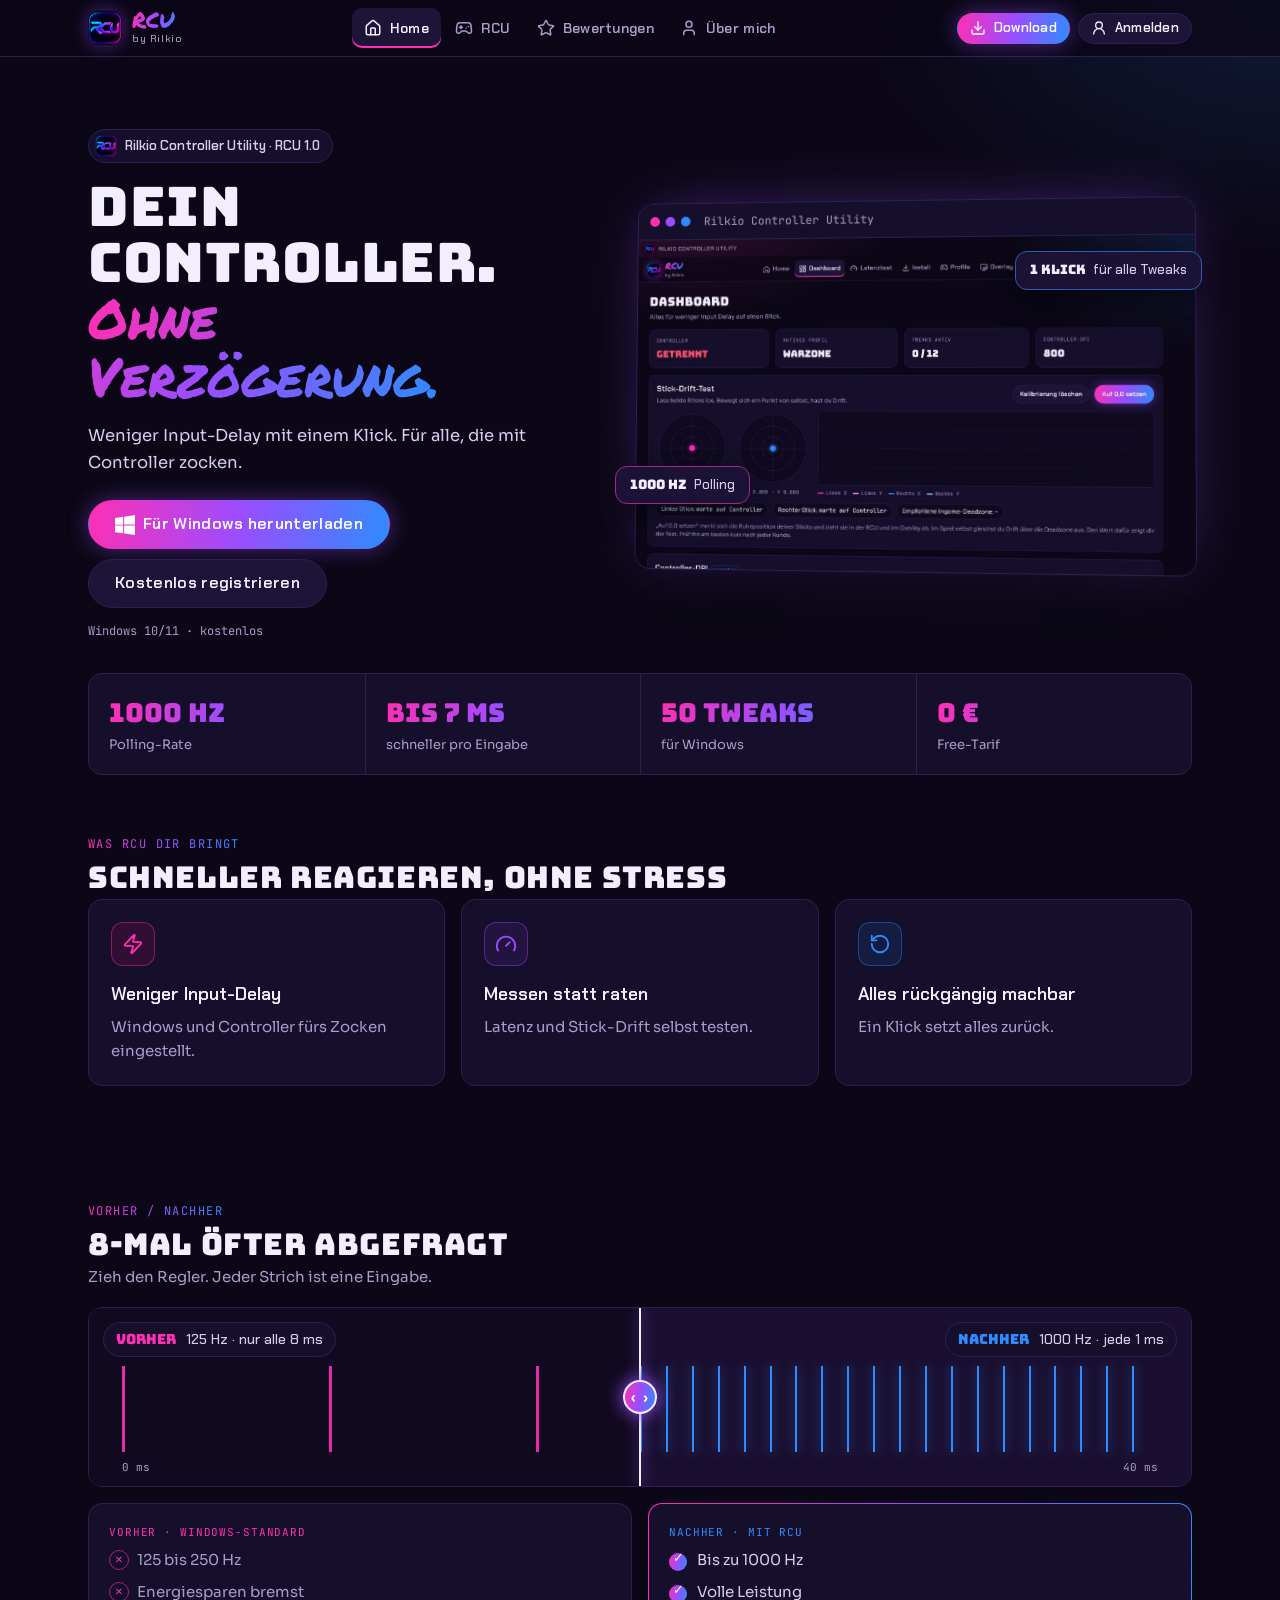
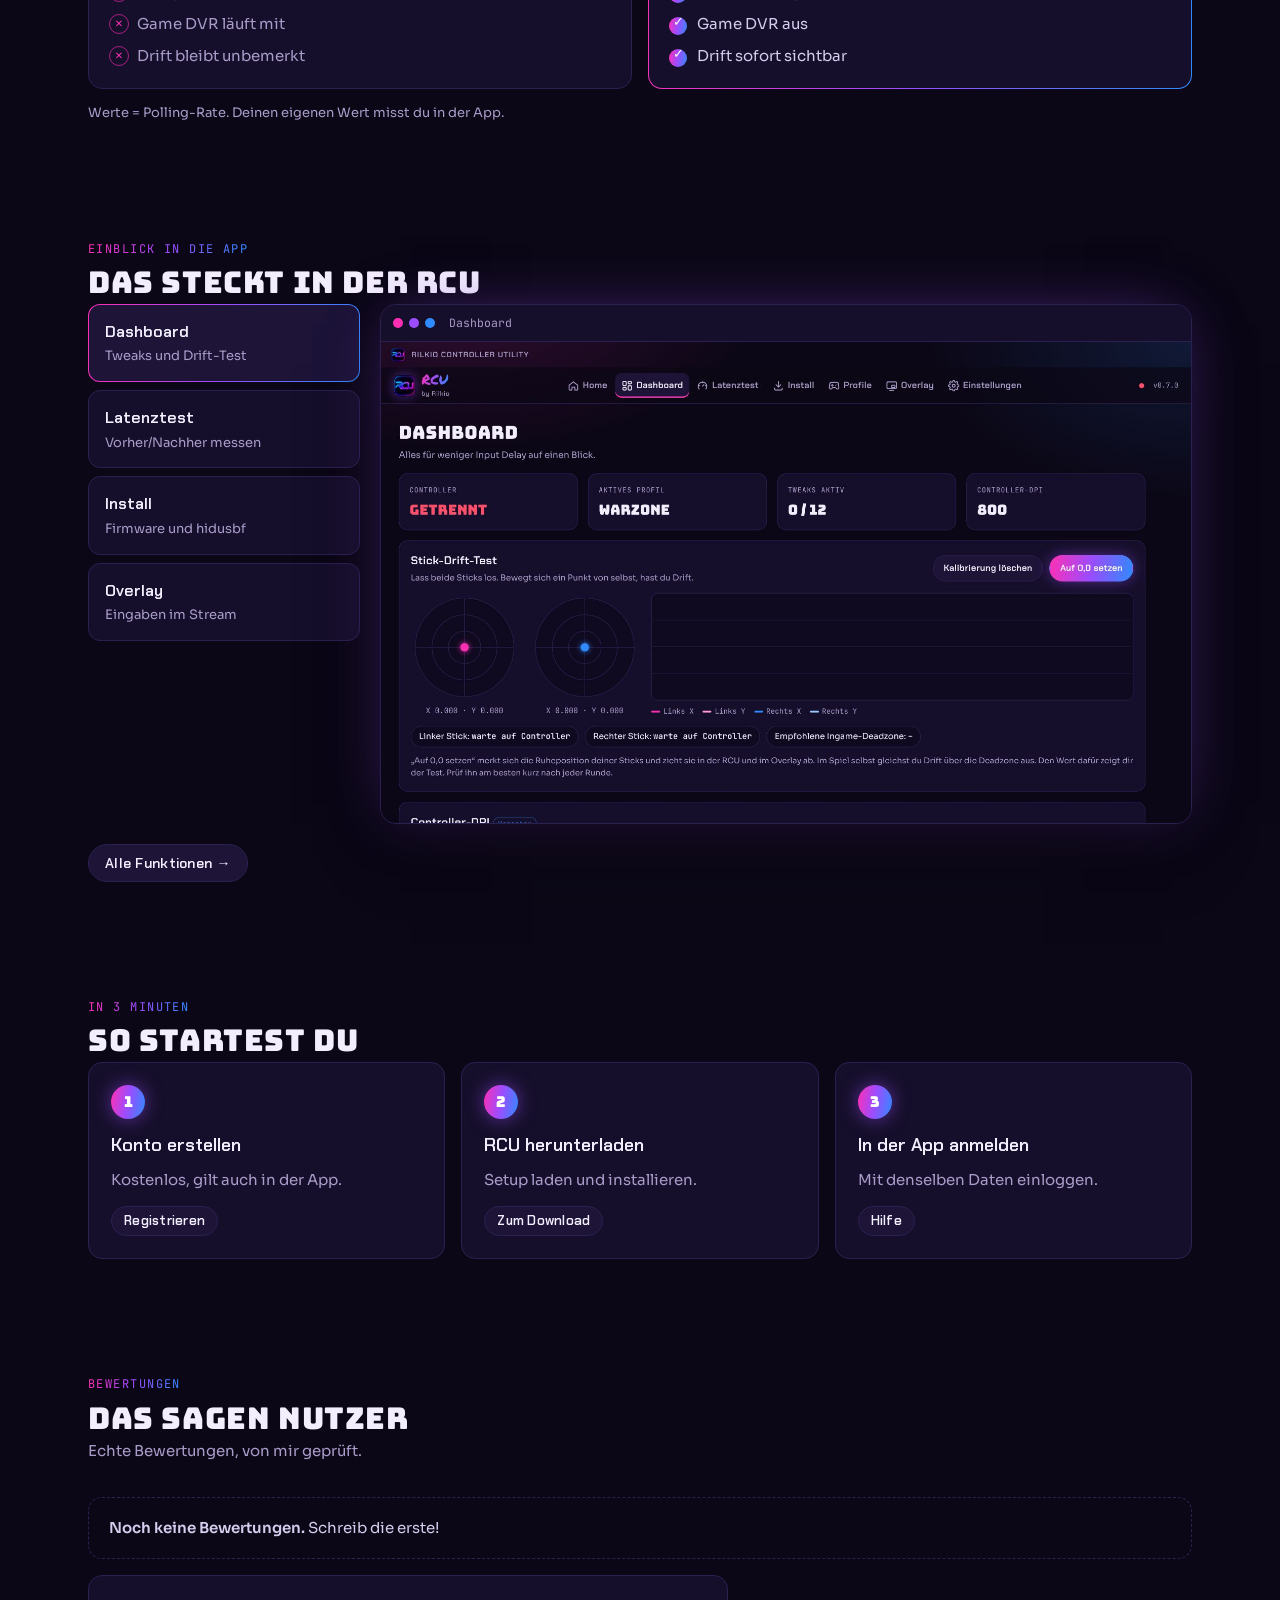
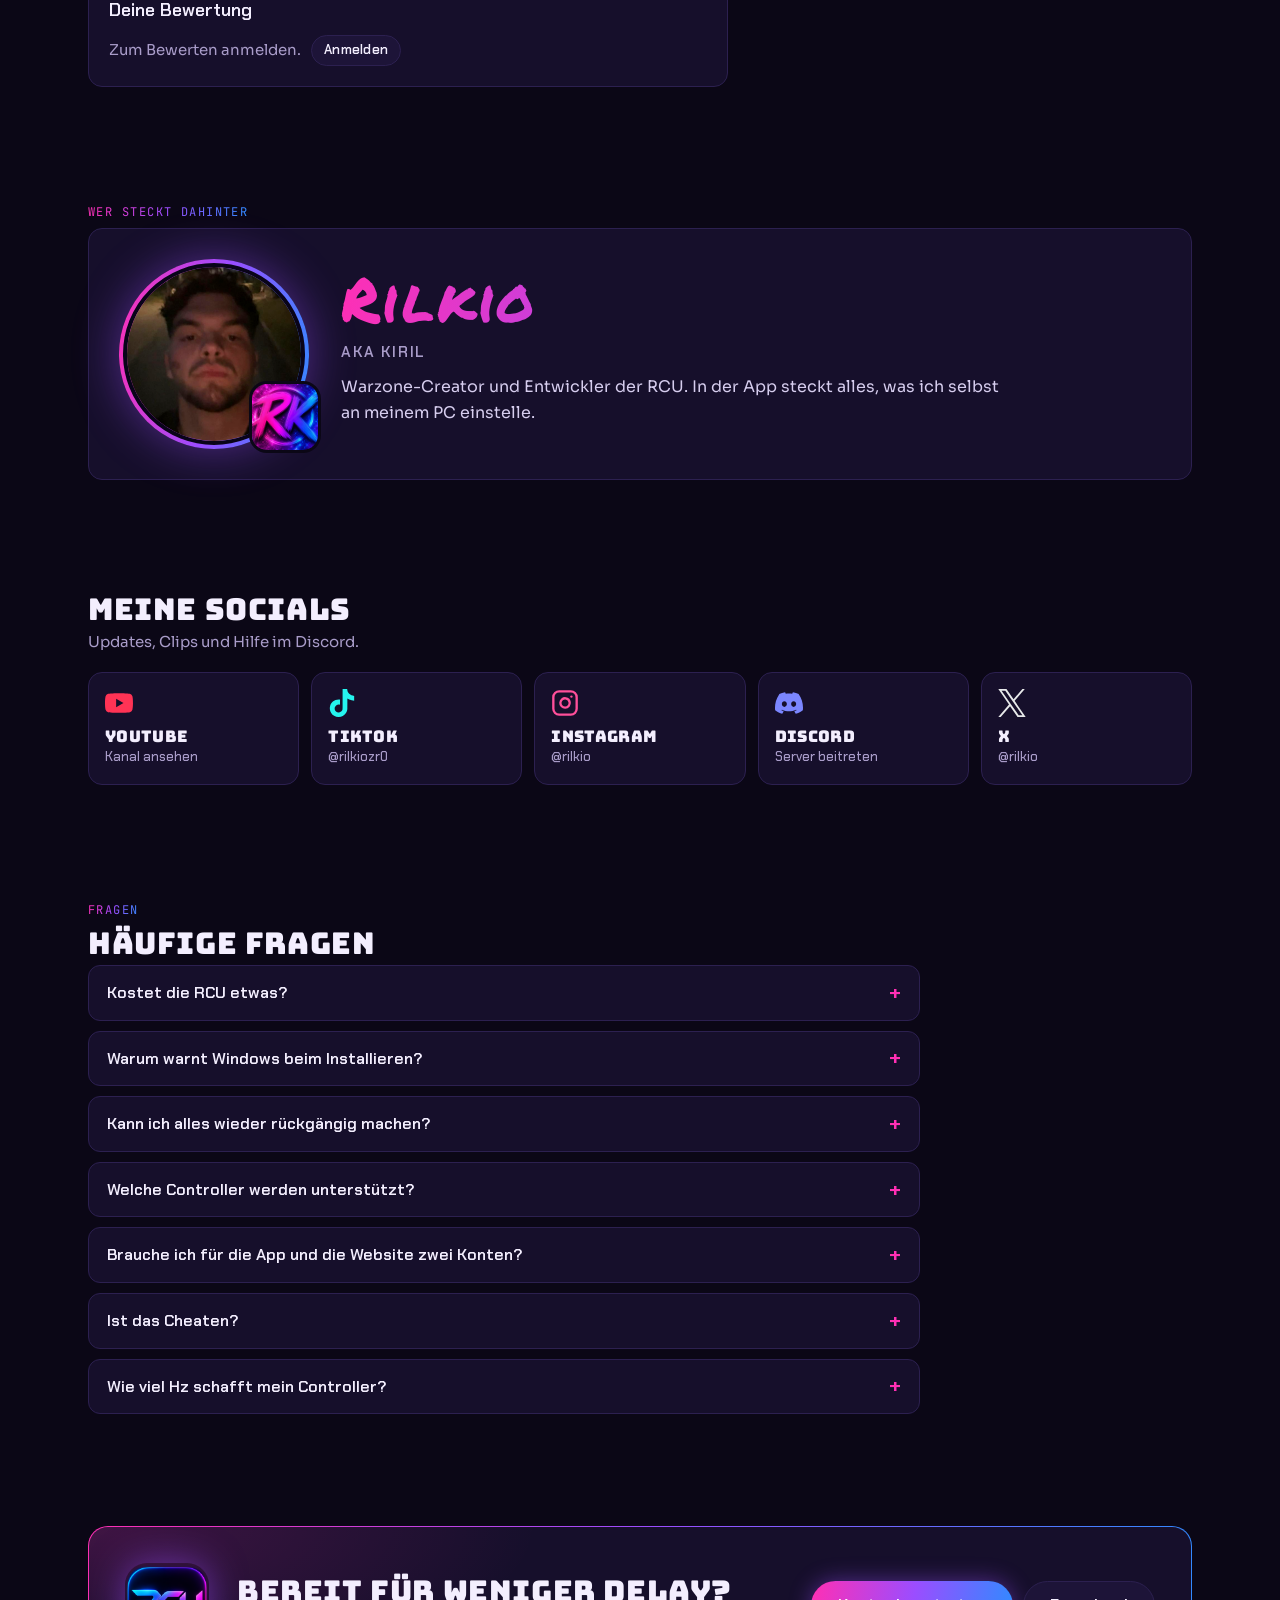
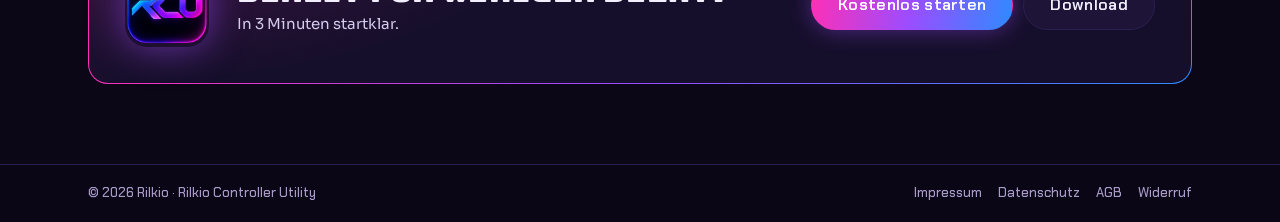
==== index.html @ ea1a698c "Build 1.3.10: Latenztest-Layout luftiger, Website 50 Tweaks Co-Authored-By: Claude Opus 5.5 <noreply" ====
<!doctype html>
<html lang="de">
<head>
  <meta charset="utf-8">
  <meta name="viewport" content="width=device-width, initial-scale=1, viewport-fit=cover">
  <title>RCU – Rilkio Controller Utility · Weniger Input-Delay am Controller</title>
  <meta name="description" content="Die Rilkio Controller Utility (RCU) stellt Windows und deinen Controller mit einem Klick auf möglichst wenig Input-Delay ein. Kostenlos für Windows 10 und 11, entwickelt vom Warzone-Creator Rilkio.">
  <meta name="theme-color" content="#0b0716">
  <meta property="og:type" content="website">
  <meta property="og:locale" content="de_DE">
  <meta property="og:site_name" content="Rilkio">
  <meta property="og:title" content="RCU – Rilkio Controller Utility">
  <meta property="og:description" content="Weniger Input-Delay mit deinem Controller. Tweaks mit einem Klick, Latenztest, Stick-Drift-Test und Overlay. Kostenlos für Windows.">
  <meta property="og:image" content="https://rilkio.de/img/app/dashboard.jpg">
  <meta property="og:url" content="https://rilkio.de/">
  <meta name="twitter:card" content="summary_large_image">
  <link rel="canonical" href="https://rilkio.de/">
  <link rel="icon" href="img/rcu.png">
  <link rel="apple-touch-icon" href="img/rcu.png">
  <link rel="stylesheet" href="css/fonts.css">
  <link rel="stylesheet" href="css/style.css">
  <script type="application/ld+json">
  {
    "@context": "https://schema.org",
    "@type": "SoftwareApplication",
    "name": "Rilkio Controller Utility (RCU)",
    "operatingSystem": "Windows 10, Windows 11",
    "applicationCategory": "UtilitiesApplication",
    "softwareVersion": "1.3.10",
    "inLanguage": "de",
    "description": "Windows-App für weniger Input-Delay mit dem Controller: Windows-Tweaks mit einem Klick, Latenztest, Stick-Drift-Test, Spielprofile und Overlay.",
    "offers": { "@type": "Offer", "price": "0", "priceCurrency": "EUR" },
    "author": { "@type": "Person", "name": "Rilkio", "alternateName": "Kiril Hahn" }
  }
  </script>
</head>
<body>
  <a class="skip" href="#inhalt">Zum Inhalt springen</a>
  <header class="topbar">
    <div class="wrap topbar-in">
      <a class="side-brand" href="./"><img src="img/rcu.png" alt="" width="34" height="34"><span><b>RCU</b><small>by Rilkio</small></span></a>
      <nav class="nav" aria-label="Hauptmenü">
        <a class="nav-btn" href="./" aria-current="page"><svg viewBox="0 0 24 24" fill="none" stroke="currentColor" stroke-width="2" stroke-linecap="round" stroke-linejoin="round" aria-hidden="true"><path d="M15 21v-8a1 1 0 0 0-1-1h-4a1 1 0 0 0-1 1v8"/><path d="M3 10a2 2 0 0 1 .709-1.528l7-5.999a2 2 0 0 1 2.582 0l7 5.999A2 2 0 0 1 21 10v9a2 2 0 0 1-2 2H5a2 2 0 0 1-2-2z"/></svg><span>Home</span></a>
        <a class="nav-btn" href="rcu"><svg viewBox="0 0 24 24" fill="none" stroke="currentColor" stroke-width="2" stroke-linecap="round" stroke-linejoin="round" aria-hidden="true"><path d="M6 11h4M8 9v4M15 12h.01M18 10h.01"/><path d="M17.32 5H6.68a4 4 0 0 0-3.978 3.59C2.604 9.416 2 14.456 2 16a3 3 0 0 0 3 3c1 0 1.5-.5 2-1l1.414-1.414A2 2 0 0 1 9.828 16h4.344a2 2 0 0 1 1.414.586L17 18c.5.5 1 1 2 1a3 3 0 0 0 3-3c0-1.545-.604-6.584-.685-7.258A4 4 0 0 0 17.32 5z"/></svg><span>RCU</span></a>
        <a class="nav-btn" href="./#bewertungen"><svg viewBox="0 0 24 24" fill="none" stroke="currentColor" stroke-width="2" stroke-linecap="round" stroke-linejoin="round" aria-hidden="true"><path d="M11.525 2.295a.53.53 0 0 1 .95 0l2.31 4.679a2.123 2.123 0 0 0 1.595 1.16l5.166.756a.53.53 0 0 1 .294.904l-3.736 3.638a2.123 2.123 0 0 0-.611 1.878l.882 5.14a.53.53 0 0 1-.771.56l-4.618-2.428a2.122 2.122 0 0 0-1.973 0L6.396 21.01a.53.53 0 0 1-.77-.56l.881-5.139a2.122 2.122 0 0 0-.611-1.879L2.16 9.795a.53.53 0 0 1 .294-.906l5.165-.755a2.122 2.122 0 0 0 1.597-1.160z"/></svg><span>Bewertungen</span></a>
        <a class="nav-btn" href="./#rilkio"><svg viewBox="0 0 24 24" fill="none" stroke="currentColor" stroke-width="2" stroke-linecap="round" stroke-linejoin="round" aria-hidden="true"><path d="M19 21v-2a4 4 0 0 0-4-4H9a4 4 0 0 0-4 4v2"/><circle cx="12" cy="7" r="4"/></svg><span>Über mich</span></a>
      </nav>
      <div class="top-actions">
        <a class="btn sm primary dl-btn" href="rcu#download" aria-label="Download"><svg viewBox="0 0 24 24" fill="none" stroke="currentColor" stroke-width="2" stroke-linecap="round" stroke-linejoin="round" aria-hidden="true"><path d="M12 15V3"/><path d="M21 15v4a2 2 0 0 1-2 2H5a2 2 0 0 1-2-2v-4"/><path d="m7 10 5 5 5-5"/></svg><span>Download</span></a>
        <a class="btn sm konto-btn" href="konto"><svg viewBox="0 0 24 24" fill="none" stroke="currentColor" stroke-width="2" stroke-linecap="round" stroke-linejoin="round" aria-hidden="true"><circle cx="12" cy="8" r="5"/><path d="M20 21a8 8 0 0 0-16 0"/></svg><span data-konto-link>Anmelden</span></a>
      </div>
    </div>
  </header>

  <main id="inhalt">
    <!-- ===== Hero ===== -->
    <section class="wrap lp-hero" aria-labelledby="hero-titel">
      <div class="lp-hero-text">
        <p class="eyebrow"><img src="img/rcu.png" alt="" width="22" height="22">Rilkio Controller Utility · RCU 1.0</p>
        <h1 id="hero-titel">Dein Controller.<br><span class="grad">Ohne Verzögerung.</span></h1>
        <p class="lead">Weniger Input-Delay mit einem Klick. Für alle, die mit Controller zocken.</p>
        <div class="cta">
          <a class="btn primary big" href="#" data-download aria-disabled="true">
            <svg viewBox="0 0 24 24" fill="currentColor" aria-hidden="true"><path d="M0 3.45 9.75 2.1v9.45H0zm10.95-1.5L24 0v11.4H10.95zM0 12.6h9.75v9.45L0 20.7zm10.95 0H24V24l-13.05-1.8z"/></svg>
            <span data-download-label>Für Windows herunterladen</span>
          </a>
          <a class="btn big" href="konto#registrieren">Kostenlos registrieren</a>
        </div>
        <p class="cta-sub">Windows 10/11 · kostenlos</p>
        <a class="promo-line" href="rcu#premium" data-promo-line hidden></a>
      </div>
      <figure class="lp-shot">
        <div class="window">
          <div class="window-bar" aria-hidden="true"><i></i><i></i><i></i><span>Rilkio Controller Utility</span></div>
          <img src="img/app/dashboard.jpg" alt="Das Dashboard der RCU mit Controller-Status, aktivem Spielprofil, Tweaks und Stick-Drift-Test" width="1600" height="950">
        </div>
        <span class="chip chip-a"><b>1000 Hz</b> Polling</span>
        <span class="chip chip-b"><b>1 Klick</b> für alle Tweaks</span>
      </figure>
    </section>

    <!-- ===== Zahlen ===== -->
    <section class="wrap" aria-label="RCU in Zahlen">
      <ul class="stats">
        <li><b>1000 Hz</b><span>Polling-Rate</span></li>
        <li><b>bis 7 ms</b><span>schneller pro Eingabe</span></li>
        <li><b>50 Tweaks</b><span>für Windows</span></li>
        <li><b>0 €</b><span>Free-Tarif</span></li>
      </ul>
    </section>

    <!-- ===== Was RCU bringt ===== -->
    <section class="wrap section" id="vorteile" aria-labelledby="vorteile-titel">
      <p class="kicker">Was RCU dir bringt</p>
      <h2 id="vorteile-titel">Schneller reagieren, ohne Stress</h2>
      <ul class="benefits">
        <li class="benefit" style="--c:var(--pink)">
          <span class="b-icon"><svg viewBox="0 0 24 24" fill="none" stroke="currentColor" stroke-width="2" stroke-linecap="round" stroke-linejoin="round" aria-hidden="true"><path d="M4 14a1 1 0 0 1-.78-1.63l9.9-10.2a.5.5 0 0 1 .86.46l-1.92 6.02A1 1 0 0 0 13 10h7a1 1 0 0 1 .78 1.63l-9.9 10.2a.5.5 0 0 1-.86-.46l1.92-6.02A1 1 0 0 0 11 14z"/></svg></span>
          <h3>Weniger Input-Delay</h3>
          <p>Windows und Controller fürs Zocken eingestellt.</p>
        </li>
        <li class="benefit" style="--c:var(--violet)">
          <span class="b-icon"><svg viewBox="0 0 24 24" fill="none" stroke="currentColor" stroke-width="2" stroke-linecap="round" stroke-linejoin="round" aria-hidden="true"><path d="m12 14 4-4"/><path d="M3.34 19a10 10 0 1 1 17.32 0"/></svg></span>
          <h3>Messen statt raten</h3>
          <p>Latenz und Stick-Drift selbst testen.</p>
        </li>
        <li class="benefit" style="--c:var(--blue)">
          <span class="b-icon"><svg viewBox="0 0 24 24" fill="none" stroke="currentColor" stroke-width="2" stroke-linecap="round" stroke-linejoin="round" aria-hidden="true"><path d="M3 12a9 9 0 1 0 9-9 9.75 9.75 0 0 0-6.74 2.74L3 8"/><path d="M3 3v5h5"/></svg></span>
          <h3>Alles rückgängig machbar</h3>
          <p>Ein Klick setzt alles zurück.</p>
        </li>
      </ul>
    </section>

    <!-- ===== Vorher / Nachher ===== -->
    <section class="wrap section" id="vorher-nachher" aria-labelledby="vn-titel">
      <p class="kicker">Vorher / Nachher</p>
      <h2 id="vn-titel">8-mal öfter abgefragt</h2>
      <p class="sub">Zieh den Regler. Jeder Strich ist eine Eingabe.</p>

      <div class="compare" id="compare" style="--pos:50%">
        <div class="compare-layer compare-after" aria-hidden="true">
          <div class="ticks ticks-1"></div>
        </div>
        <div class="compare-layer compare-before" aria-hidden="true">
          <div class="ticks ticks-8"></div>
        </div>
        <div class="compare-tag tag-before" aria-hidden="true"><b>Vorher</b> 125 Hz · nur alle 8 ms</div>
        <div class="compare-tag tag-after" aria-hidden="true"><b>Nachher</b> 1000 Hz · jede 1 ms</div>
        <div class="compare-axis" aria-hidden="true"><span>0 ms</span><span>40 ms</span></div>
        <div class="compare-handle" aria-hidden="true"><span></span></div>
        <input class="compare-range" type="range" min="0" max="100" value="50" aria-label="Vorher und Nachher vergleichen">
      </div>

      <div class="vn-grid">
        <article class="vn-card vn-before">
          <p class="about-label">Vorher · Windows-Standard</p>
          <ul class="xlist">
            <li>125 bis 250 Hz</li>
            <li>Energiesparen bremst</li>
            <li>Game DVR läuft mit</li>
            <li>Drift bleibt unbemerkt</li>
          </ul>
        </article>
        <article class="vn-card vn-after">
          <p class="about-label">Nachher · mit RCU</p>
          <ul class="checks">
            <li>Bis zu 1000 Hz</li>
            <li>Volle Leistung</li>
            <li>Game DVR aus</li>
            <li>Drift sofort sichtbar</li>
          </ul>
        </article>
      </div>
      <p class="fine">Werte = Polling-Rate. Deinen eigenen Wert misst du in der App.</p>
    </section>

    <!-- ===== Funktionen mit Screenshots ===== -->
    <section class="wrap section" id="funktionen" aria-labelledby="funktionen-titel">
      <p class="kicker">Einblick in die App</p>
      <h2 id="funktionen-titel">Das steckt in der RCU</h2>
      <div class="showcase">
        <div class="show-tabs" role="tablist" aria-label="Bereiche der RCU">
          <button role="tab" type="button" id="st-dashboard" aria-controls="sp-dashboard" aria-selected="true">
            <b>Dashboard</b><span>Tweaks und Drift-Test</span></button>
          <button role="tab" type="button" id="st-latency" aria-controls="sp-latency" aria-selected="false" tabindex="-1">
            <b>Latenztest</b><span>Vorher/Nachher messen</span></button>
          <button role="tab" type="button" id="st-install" aria-controls="sp-install" aria-selected="false" tabindex="-1">
            <b>Install</b><span>Firmware und hidusbf</span></button>
          <button role="tab" type="button" id="st-overlay" aria-controls="sp-overlay" aria-selected="false" tabindex="-1">
            <b>Overlay</b><span>Eingaben im Stream</span></button>
        </div>
        <div class="show-panels">
          <div class="window" role="tabpanel" id="sp-dashboard" aria-labelledby="st-dashboard">
            <div class="window-bar" aria-hidden="true"><i></i><i></i><i></i><span>Dashboard</span></div>
            <img src="img/app/dashboard.jpg" alt="RCU-Dashboard mit Stick-Drift-Test" loading="lazy" width="1600" height="950"></div>
          <div class="window" role="tabpanel" id="sp-latency" aria-labelledby="st-latency" hidden>
            <div class="window-bar" aria-hidden="true"><i></i><i></i><i></i><span>Latenztest</span></div>
            <img src="img/app/latency.jpg" alt="RCU-Latenztest mit Vorher- und Nachher-Messung" loading="lazy" width="1600" height="950"></div>
          <div class="window" role="tabpanel" id="sp-install" aria-labelledby="st-install" hidden>
            <div class="window-bar" aria-hidden="true"><i></i><i></i><i></i><span>Install</span></div>
            <img src="img/app/install.jpg" alt="RCU-Install-Bereich mit Anleitung für PlayStation Accessories" loading="lazy" width="1600" height="950"></div>
          <div class="window" role="tabpanel" id="sp-overlay" aria-labelledby="st-overlay" hidden>
            <div class="window-bar" aria-hidden="true"><i></i><i></i><i></i><span>Overlay</span></div>
            <img src="img/app/overlay.jpg" alt="RCU-Overlay-Einstellungen mit Vorschau des Controller-Overlays" loading="lazy" width="1600" height="950"></div>
        </div>
      </div>
      <p class="more"><a class="btn" href="rcu">Alle Funktionen →</a></p>
    </section>

    <!-- ===== So startest du ===== -->
    <section class="wrap section" id="start" aria-labelledby="start-titel">
      <p class="kicker">In 3 Minuten</p>
      <h2 id="start-titel">So startest du</h2>
      <ol class="start-steps">
        <li>
          <h3>Konto erstellen</h3>
          <p>Kostenlos, gilt auch in der App.</p>
          <a class="btn sm" href="konto#registrieren">Registrieren</a>
        </li>
        <li>
          <h3>RCU herunterladen</h3>
          <p>Setup laden und installieren.</p>
          <a class="btn sm" href="rcu#download">Zum Download</a>
        </li>
        <li>
          <h3>In der App anmelden</h3>
          <p>Mit denselben Daten einloggen.</p>
          <a class="btn sm" href="rcu#installation">Hilfe</a>
        </li>
      </ol>
    </section>

    <!-- ===== Bewertungen ===== -->
    <section class="wrap section" id="bewertungen" aria-labelledby="bew-titel">
      <p class="kicker">Bewertungen</p>
      <h2 id="bew-titel">Das sagen Nutzer</h2>
      <p class="sub">Echte Bewertungen, von mir geprüft.</p>

      <div class="rev-summary" id="rev-summary" hidden>
        <span class="rev-avg" id="rev-avg">–</span>
        <span class="stars" id="rev-avg-stars" aria-hidden="true"></span>
        <span class="muted" id="rev-count"></span>
      </div>
      <ul class="reviews" id="rev-list" aria-live="polite"></ul>
      <div class="rev-empty" id="rev-empty">
        <p><b>Noch keine Bewertungen.</b> Schreib die erste!</p>
      </div>

      <div class="rev-write card" id="rev-write">
        <h3>Deine Bewertung</h3>
        <p class="muted" id="rev-login">Zum Bewerten anmelden. <a class="btn sm" href="konto?next=bewertung">Anmelden</a></p>
        <form class="form" id="rev-form" hidden novalidate>
          <fieldset class="star-input">
            <legend>Sterne</legend>
            <div class="star-row">
            <input type="radio" name="rating" id="r5" value="5" checked><label for="r5" title="5 Sterne">★<span class="sr">5 Sterne</span></label>
            <input type="radio" name="rating" id="r4" value="4"><label for="r4" title="4 Sterne">★<span class="sr">4 Sterne</span></label>
            <input type="radio" name="rating" id="r3" value="3"><label for="r3" title="3 Sterne">★<span class="sr">3 Sterne</span></label>
            <input type="radio" name="rating" id="r2" value="2"><label for="r2" title="2 Sterne">★<span class="sr">2 Sterne</span></label>
            <input type="radio" name="rating" id="r1" value="1"><label for="r1" title="1 Stern">★<span class="sr">1 Stern</span></label>
            </div>
          </fieldset>
          <label class="field"><span>Name, der angezeigt wird</span>
            <input type="text" name="name" minlength="2" maxlength="24" required></label>
          <label class="field"><span>Deine Erfahrung</span>
            <textarea name="text" rows="4" minlength="10" maxlength="600" required placeholder="Was hat dir die RCU gebracht?"></textarea>
            <small>10 bis 600 Zeichen</small></label>
          <button class="btn primary" type="submit">Bewertung abschicken</button>
          <p class="form-foot">Eine Bewertung pro Konto.</p>
        </form>
        <p class="msg" id="rev-msg" role="status" aria-live="polite" hidden></p>
      </div>
    </section>

    <!-- ===== Über mich ===== -->
    <section class="wrap section" id="rilkio" aria-labelledby="rilkio-titel">
      <p class="kicker">Wer steckt dahinter</p>
      <div class="card home-hero">
        <div class="portrait">
          <div class="photo"><img src="img/rilkio.png" alt="Foto von Kiril, alias Rilkio" loading="lazy"></div>
          <img class="logo-badge" src="img/logo.jpg" alt="RK-Logo von Rilkio" loading="lazy">
        </div>
        <div>
          <h2 class="name-title" id="rilkio-titel">Rilkio</h2>
          <p class="aka">aka Kiril</p>
          <p class="lead">Warzone-Creator und Entwickler der RCU. In der App steckt alles, was ich selbst an meinem PC einstelle.</p>
        </div>
      </div>
    </section>

    <section class="wrap section" id="kanaele" aria-labelledby="kanaele-titel">
      <h2 id="kanaele-titel">Meine Socials</h2>
      <p class="sub">Updates, Clips und Hilfe im Discord.</p>
      <ul class="channels">
        <li><a class="channel" style="--c:#ff3355" href="https://www.youtube.com/channel/UCvsB6rAlwhc1OC0M-MDjWPA" target="_blank" rel="noopener">
          <span class="icon"><svg viewBox="0 0 24 24" fill="currentColor" aria-hidden="true"><path d="M23.498 6.186a3.016 3.016 0 0 0-2.122-2.136C19.505 3.545 12 3.545 12 3.545s-7.505 0-9.377.505A3.017 3.017 0 0 0 .502 6.186C0 8.07 0 12 0 12s0 3.93.502 5.814a3.016 3.016 0 0 0 2.122 2.136c1.871.505 9.376.505 9.376.505s7.505 0 9.377-.505a3.015 3.015 0 0 0 2.122-2.136C24 15.93 24 12 24 12s0-3.93-.502-5.814zM9.545 15.568V8.432L15.818 12l-6.273 3.568z"/></svg></span>
          <span class="meta"><span class="name">YouTube</span><span class="handle">Kanal ansehen</span></span></a></li>
        <li><a class="channel" style="--c:#25f4ee" href="https://www.tiktok.com/@rilkiozr0" target="_blank" rel="noopener">
          <span class="icon"><svg viewBox="0 0 24 24" fill="currentColor" aria-hidden="true"><path d="M12.525.02c1.31-.02 2.61-.01 3.91-.02.08 1.53.63 3.09 1.75 4.17 1.12 1.11 2.7 1.62 4.24 1.79v4.03c-1.44-.05-2.89-.35-4.2-.97-.57-.26-1.1-.59-1.62-.93-.01 2.92.01 5.84-.02 8.75-.08 1.4-.54 2.79-1.350 3.94-1.31 1.92-3.58 3.17-5.91 3.21-1.43.08-2.86-.31-4.08-1.03-2.02-1.19-3.44-3.37-3.65-5.71-.02-.5-.03-1-.01-1.49.18-1.9 1.12-3.72 2.58-4.96 1.66-1.44 3.98-2.13 6.15-1.72.02 1.48-.04 2.96-.04 4.44-.99-.32-2.15-.23-3.02.37-.63.41-1.11 1.04-1.36 1.75-.21.51-.15 1.07-.14 1.61.24 1.64 1.82 3.02 3.5 2.87 1.12-.01 2.19-.66 2.77-1.61.19-.33.4-.67.41-1.06.1-1.79.06-3.57.07-5.36.01-4.03-.01-8.05.02-12.07z"/></svg></span>
          <span class="meta"><span class="name">TikTok</span><span class="handle">@rilkiozr0</span></span></a></li>
        <li><a class="channel" style="--c:#ff4f9a" href="https://www.instagram.com/rilkio/" target="_blank" rel="noopener">
          <span class="icon"><svg viewBox="0 0 24 24" fill="none" stroke="currentColor" stroke-width="2" stroke-linecap="round" stroke-linejoin="round" aria-hidden="true"><rect width="20" height="20" x="2" y="2" rx="5" ry="5"/><path d="M16 11.37A4 4 0 1 1 12.63 8 4 4 0 0 1 16 11.37z"/><line x1="17.5" x2="17.51" y1="6.5" y2="6.5"/></svg></span>
          <span class="meta"><span class="name">Instagram</span><span class="handle">@rilkio</span></span></a></li>
        <li><a class="channel" style="--c:#7b86ff" href="https://discord.gg/HQfnW3px6n" target="_blank" rel="noopener">
          <span class="icon"><svg viewBox="0 0 24 24" fill="currentColor" aria-hidden="true"><path d="M20.317 4.3698a19.7913 19.7913 0 00-4.8851-1.5152.0741.0741 0 00-.0785.0371c-.211.3753-.4447.8648-.6083 1.2495-1.8447-.2762-3.68-.2762-5.4868 0-.1636-.3933-.4058-.8742-.6177-1.2495a.077.077 0 00-.0785-.037 19.7363 19.7363 0 00-4.8852 1.515.0699.0699 0 00-.0321.0277C.5334 9.0458-.319 13.5799.0992 18.0578a.0824.0824 0 00.0312.0561c2.0528 1.5076 4.0413 2.4228 5.9929 3.0294a.0777.0777 0 00.0842-.0276c.4616-.6304.8731-1.2952 1.226-1.9942a.076.076 0 00-.0416-.1057c-.6528-.2476-1.2743-.5495-1.8722-.8923a.077.077 0 01-.0076-.1277c.1258-.0943.2517-.1923.3718-.2914a.0743.0743 0 01.0776-.0105c3.9278 1.7933 8.18 1.7933 12.0614 0a.0739.0739 0 01.0785.0095c.1202.099.246.1981.3728.2924a.077.077 0 01-.0066.1276 12.2986 12.2986 0 01-1.873.8914.0766.0766 0 00-.0407.1067c.3604.698.7719 1.3628 1.225 1.9932a.076.076 0 00.0842.0286c1.961-.6067 3.9495-1.5219 6.0023-3.0294a.077.077 0 00.0313-.0552c.5004-5.177-.8382-9.6739-3.5485-13.6604a.061.061 0 00-.0312-.0286zM8.02 15.3312c-1.1825 0-2.1569-1.0857-2.1569-2.419 0-1.3332.9555-2.4189 2.157-2.4189 1.2108 0 2.1757 1.0952 2.1568 2.419 0 1.3332-.9555 2.4189-2.1569 2.4189zm7.9748 0c-1.1825 0-2.1569-1.0857-2.1569-2.419 0-1.3332.9554-2.4189 2.1569-2.4189 1.2108 0 2.1757 1.0952 2.1568 2.419 0 1.3332-.946 2.4189-2.1568 2.4189Z"/></svg></span>
          <span class="meta"><span class="name">Discord</span><span class="handle">Server beitreten</span></span></a></li>
        <li><a class="channel" style="--c:#e7e9ea" href="https://x.com/rilkio" target="_blank" rel="noopener">
          <span class="icon"><svg viewBox="0 0 24 24" fill="currentColor" aria-hidden="true"><path d="M14.234 10.162 22.977 0h-2.072l-7.591 8.824L7.251 0H.258l9.168 13.343L.258 24H2.33l8.016-9.318L16.749 24h6.993zm-2.837 3.299-.929-1.329L3.076 1.56h3.182l5.965 8.532.929 1.329 7.754 11.09h-3.182z"/></svg></span>
          <span class="meta"><span class="name">X</span><span class="handle">@rilkio</span></span></a></li>
      </ul>
    </section>

    <!-- ===== FAQ ===== -->
    <section class="wrap section" id="faq" aria-labelledby="faq-titel">
      <p class="kicker">Fragen</p>
      <h2 id="faq-titel">Häufige Fragen</h2>
      <div class="faq">
        <details>
          <summary>Kostet die RCU etwas?</summary>
          <p>Free ist kostenlos. Premium kostet einmalig <span data-promo-text>29,99 €</span> und schaltet alles frei. Kauf direkt auf der RCU-Seite.</p>
        </details>
        <details>
          <summary>Warum warnt Windows beim Installieren?</summary>
          <p>Die RCU ist noch nicht signiert. Klick auf <b>Weitere Informationen</b> → <b>Trotzdem ausführen</b>.</p>
        </details>
        <details>
          <summary>Kann ich alles wieder rückgängig machen?</summary>
          <p>Ja, unter <b>Einstellungen → Alles zurücksetzen</b>.</p>
        </details>
        <details>
          <summary>Welche Controller werden unterstützt?</summary>
          <p>Am besten PlayStation-Controller per Kabel. Die Tweaks helfen mit jedem Controller.</p>
        </details>
        <details>
          <summary>Brauche ich für die App und die Website zwei Konten?</summary>
          <p>Nein, ein Konto gilt überall.</p>
        </details>
        <details>
          <summary>Ist das Cheaten?</summary>
          <p>Nein. Die RCU ändert nichts am Spiel, nur an Windows und am Controller. DPI und Drift-Korrektur laufen über DS4Windows, das seit Jahren in Warzone, Fortnite und Apex genutzt wird. Die RCU richtet es mit einem Klick ein.</p>
        </details>
        <details>
          <summary>Wie viel Hz schafft mein Controller?</summary>
          <p>Ab Werk meist 125 bis 250 Hz. Mit Premium und hidusbf schaffen die meisten Controller per Kabel 1000 Hz, also 1 ms. Was dein Controller wirklich schafft, misst der Latenztest der RCU. Er zählt nur Meldungen mit neuen Daten.</p>
        </details>
      </div>
    </section>

    <!-- ===== Abschluss ===== -->
    <section class="wrap section">
      <div class="final-cta">
        <img src="img/rcu.png" alt="" width="84" height="84">
        <div>
          <h2>Bereit für weniger Delay?</h2>
          <p>In 3 Minuten startklar.</p>
        </div>
        <div class="row">
          <a class="btn primary big" href="konto#registrieren">Kostenlos starten</a>
          <a class="btn big" href="rcu#download">Download</a>
        </div>
      </div>
    </section>
  </main>

  <footer class="site-footer">
    <div class="wrap">
      <span>© 2026 Rilkio · Rilkio Controller Utility</span>
      <nav class="legal-links" aria-label="Rechtliches">
        <a href="impressum">Impressum</a>
        <a href="datenschutz">Datenschutz</a>
        <a href="agb">AGB</a>
        <a href="widerruf">Widerruf</a>
      </nav>
    </div>
  </footer>
  <script src="js/config.js"></script>
  <script src="js/promo.js"></script>
  <script src="js/vendor/supabase-2.45.4.js"></script>
  <script src="js/nav.js"></script>
  <script src="js/download.js"></script>
  <script src="js/home.js"></script>
  <script src="js/reviews.js"></script>
</body>
</html>
---- css/fonts.css ----
/* Schriften lokal eingebunden (keine Verbindung zu Google beim Seitenaufruf) */
@font-face {
  font-family: 'Bungee';
  font-style: normal;
  font-weight: 400;
  font-display: swap;
  src: url(../fonts/bungee-400.woff2) format('woff2');
  unicode-range: U+0000-00FF, U+0131, U+0152-0153, U+02BB-02BC, U+02C6, U+02DA, U+02DC, U+0304, U+0308, U+0329, U+2000-206F, U+20AC, U+2122, U+2191, U+2193, U+2212, U+2215, U+FEFF, U+FFFD;
}
@font-face {
  font-family: 'Chakra Petch';
  font-style: normal;
  font-weight: 500;
  font-display: swap;
  src: url(../fonts/chakra-petch-500.woff2) format('woff2');
  unicode-range: U+0000-00FF, U+0131, U+0152-0153, U+02BB-02BC, U+02C6, U+02DA, U+02DC, U+0304, U+0308, U+0329, U+2000-206F, U+20AC, U+2122, U+2191, U+2193, U+2212, U+2215, U+FEFF, U+FFFD;
}
@font-face {
  font-family: 'Chakra Petch';
  font-style: normal;
  font-weight: 600;
  font-display: swap;
  src: url(../fonts/chakra-petch-600.woff2) format('woff2');
  unicode-range: U+0000-00FF, U+0131, U+0152-0153, U+02BB-02BC, U+02C6, U+02DA, U+02DC, U+0304, U+0308, U+0329, U+2000-206F, U+20AC, U+2122, U+2191, U+2193, U+2212, U+2215, U+FEFF, U+FFFD;
}
@font-face {
  font-family: 'JetBrains Mono';
  font-style: normal;
  font-weight: 400;
  font-display: swap;
  src: url(../fonts/jetbrains-mono-400.woff2) format('woff2');
  unicode-range: U+0000-00FF, U+0131, U+0152-0153, U+02BB-02BC, U+02C6, U+02DA, U+02DC, U+0304, U+0308, U+0329, U+2000-206F, U+20AC, U+2122, U+2191, U+2193, U+2212, U+2215, U+FEFF, U+FFFD;
}
@font-face {
  font-family: 'JetBrains Mono';
  font-style: normal;
  font-weight: 500;
  font-display: swap;
  src: url(../fonts/jetbrains-mono-500.woff2) format('woff2');
  unicode-range: U+0000-00FF, U+0131, U+0152-0153, U+02BB-02BC, U+02C6, U+02DA, U+02DC, U+0304, U+0308, U+0329, U+2000-206F, U+20AC, U+2122, U+2191, U+2193, U+2212, U+2215, U+FEFF, U+FFFD;
}
@font-face {
  font-family: 'Permanent Marker';
  font-style: normal;
  font-weight: 400;
  font-display: swap;
  src: url(../fonts/permanent-marker-400.woff2) format('woff2');
  unicode-range: U+0000-00FF, U+0131, U+0152-0153, U+02BB-02BC, U+02C6, U+02DA, U+02DC, U+0304, U+0308, U+0329, U+2000-206F, U+20AC, U+2122, U+2191, U+2193, U+2212, U+2215, U+FEFF, U+FFFD;
}
@font-face {
  font-family: 'Sora';
  font-style: normal;
  font-weight: 400;
  font-display: swap;
  src: url(../fonts/sora-400.woff2) format('woff2');
  unicode-range: U+0000-00FF, U+0131, U+0152-0153, U+02BB-02BC, U+02C6, U+02DA, U+02DC, U+0304, U+0308, U+0329, U+2000-206F, U+20AC, U+2122, U+2191, U+2193, U+2212, U+2215, U+FEFF, U+FFFD;
}
@font-face {
  font-family: 'Sora';
  font-style: normal;
  font-weight: 600;
  font-display: swap;
  src: url(../fonts/sora-600.woff2) format('woff2');
  unicode-range: U+0000-00FF, U+0131, U+0152-0153, U+02BB-02BC, U+02C6, U+02DA, U+02DC, U+0304, U+0308, U+0329, U+2000-206F, U+20AC, U+2122, U+2191, U+2193, U+2212, U+2215, U+FEFF, U+FFFD;
}
---- css/style.css ----
/* Rilkio – Website-Stil, gleiche Farben, Schriften und Bausteine wie die RCU-App (rcu-app/src/css/app.css).
   --pink/--violet/--blue sind die drei Akzentfarben. Bewusst nur ein dunkles Neon-Design. */
:root {
  --bg: #0b0716;
  --bg-2: #100a20;
  --surface: #160f2b;
  --surface-2: #1d1438;
  --line: #2c2050;
  --fg: #f3eefe;
  --muted: #a99cc9;
  --soft: #d6cdee;
  --pink: #ff2fb4;
  --violet: #9b4dff;
  --blue: #2f8bff;
  --ok: #3ee08f;
  --warn: #ffb547;
  --bad: #ff4f6a;
  --glow: linear-gradient(100deg, var(--pink), var(--violet) 50%, var(--blue));

  --font-display: "Permanent Marker", "Segoe Print", cursive;
  --font-body: "Sora", "Segoe UI", system-ui, sans-serif;
  --font-mono: "JetBrains Mono", Consolas, ui-monospace, monospace;
  --font-channel: "Bungee", Impact, sans-serif;
  --font-handle: "Chakra Petch", "Segoe UI", sans-serif;

  --radius: 14px;
  color-scheme: dark;
}

* { box-sizing: border-box; }
html { scroll-behavior: smooth; }
body {
  margin: 0;
  min-height: 100vh;
  display: flex;
  flex-direction: column;
  background:
    radial-gradient(50rem 26rem at 10% -10%, color-mix(in srgb, var(--pink) 16%, transparent), transparent 60%),
    radial-gradient(44rem 26rem at 100% 0%, color-mix(in srgb, var(--blue) 14%, transparent), transparent 60%),
    var(--bg);
  color: var(--fg);
  font: 400 15px/1.6 var(--font-body);
  overflow-x: hidden;
}
main { flex: 1; }
button, input, select, textarea { font: inherit; color: inherit; }
a { color: inherit; }
:focus-visible { outline: 2px solid var(--blue); outline-offset: 2px; border-radius: 8px; }
h1, h2, h3 { font-weight: 600; }
img { max-width: 100%; }
[hidden] { display: none !important; }

.wrap { width: 100%; max-width: 72rem; margin-inline: auto; padding-inline: 24px; }

/* ---------- Menüleiste oben (wie in der App) ---------- */
.topbar { position: sticky; top: 0; z-index: 20; border-bottom: 1px solid var(--line); background: color-mix(in srgb, var(--bg) 78%, transparent); backdrop-filter: blur(10px); }
.topbar-in { display: flex; align-items: center; gap: 18px; padding-block: 8px; min-width: 0; }
.side-brand { display: flex; align-items: center; gap: 10px; flex: none; text-decoration: none; }
.side-brand img { width: 34px; height: 34px; border-radius: 10px; box-shadow: 0 0 18px color-mix(in srgb, var(--violet) 45%, transparent); }
.side-brand b { display: block; font-family: var(--font-display); font-weight: 400; font-size: 22px; line-height: 1; background: var(--glow); -webkit-background-clip: text; background-clip: text; color: transparent; }
.side-brand small { display: block; font-family: var(--font-handle); color: var(--muted); font-size: 10px; letter-spacing: .06em; }
.nav { display: flex; gap: 2px; flex: 1; min-width: 0; justify-content: center; }
.nav-btn { display: flex; align-items: center; gap: 8px; padding: 9px 12px; border-radius: 10px; color: var(--muted); text-decoration: none; font-family: var(--font-handle); font-weight: 600; font-size: 14px; letter-spacing: .02em; white-space: nowrap; transition: background .15s, color .15s; }
.nav-btn svg, .konto-btn svg { width: 18px; height: 18px; flex: none; }
.nav-btn:hover { background: var(--surface); color: var(--fg); }
.nav-btn[aria-current="page"] { background: var(--surface-2); color: var(--fg); box-shadow: inset 0 -2px 0 var(--pink); }
.konto-btn { flex: none; }
.konto-btn[aria-current="page"] { border-color: var(--pink); box-shadow: inset 0 -2px 0 var(--pink); }

/* ---------- Grundbausteine aus der App ---------- */
.card { background: var(--surface); border: 1px solid var(--line); border-radius: var(--radius); padding: 20px; min-width: 0; }
.label, .about-label { font-family: var(--font-mono); font-size: 11px; letter-spacing: .08em; text-transform: uppercase; color: var(--c, var(--muted)); margin: 0 0 6px; }
.muted { color: var(--muted); }
.row { display: flex; gap: 10px; flex-wrap: wrap; align-items: center; }

.btn { display: inline-flex; align-items: center; justify-content: center; gap: 8px; padding: 9px 16px; border-radius: 999px; border: 1px solid var(--line); background: var(--surface-2); color: var(--fg); cursor: pointer; font-family: var(--font-handle); font-weight: 600; font-size: 14px; line-height: 1.3; letter-spacing: .02em; text-decoration: none; text-align: center; transition: border-color .15s, transform .1s, filter .15s; max-width: 100%; }
.btn:hover { border-color: var(--violet); }
.btn:active { transform: translateY(1px); }
.btn.primary, .btn-primary { background: var(--glow); border-color: transparent; color: #fff; box-shadow: 0 0 22px color-mix(in srgb, var(--violet) 45%, transparent); }
.btn.primary:hover, .btn-primary:hover { filter: brightness(1.12); }
.btn.sm { padding: 6px 12px; font-size: 13px; }
.btn.big, .btn-big { padding: 13px 26px; font-size: 16px; }
.btn svg { width: 20px; height: 20px; flex: none; }
.btn:disabled, .btn[aria-disabled="true"] { opacity: .45; cursor: not-allowed; transform: none; filter: none; }
.btn.primary:disabled, .btn.primary[aria-disabled="true"] { box-shadow: none; }

.pill { display: inline-flex; align-items: center; gap: 6px; padding: 6px 12px; border-radius: 999px; background: var(--bg-2); border: 1px solid var(--line); font-size: 13px; }
.pill b { font-family: var(--font-mono); font-weight: 500; }
.pill.ok { color: var(--ok); border-color: color-mix(in srgb, var(--ok) 45%, transparent); }

/* ---------- Seitenkopf / Abschnitte ---------- */
.section { padding-block: 22px; }
.section h2 { font-family: var(--font-channel); font-weight: 400; font-size: 22px; letter-spacing: .02em; margin: 0 0 4px; }
.section .sub { color: var(--muted); margin: 0 0 18px; }
.section a:not(.btn) { color: var(--fg); text-underline-offset: 3px; }
#kanaele, #premium { scroll-margin-top: 90px; }

/* ---------- Hero (Home und RCU), wie die Home-Karte der App ---------- */
.hero { padding-block: 28px 10px; }
.home-hero { display: grid; grid-template-columns: auto 1fr; gap: 32px; align-items: center; padding: 30px; }
.portrait { position: relative; width: 190px; height: 190px; }
.photo { width: 100%; height: 100%; border-radius: 50%; padding: 4px; background: var(--glow); box-shadow: 0 0 46px color-mix(in srgb, var(--violet) 45%, transparent); animation: foto-schweben 5s ease-in-out infinite; }
.photo img { width: 100%; height: 100%; border-radius: 50%; object-fit: cover; display: block; filter: brightness(1.35) contrast(1.05); border: 4px solid var(--bg); }
.logo-badge { position: absolute; right: -12px; bottom: -4px; width: 72px; height: 72px; border-radius: 18px; border: 3px solid var(--bg); animation: logo-schweben 6s ease-in-out -1.5s infinite, logo-leuchten 4s ease-in-out infinite; }
@keyframes logo-schweben { 0%, 100% { transform: translateY(0) rotate(-4deg); } 50% { transform: translateY(-8px) rotate(4deg); } }
@keyframes logo-leuchten { 0%, 100% { box-shadow: 0 0 26px color-mix(in srgb, var(--pink) 55%, transparent); } 50% { box-shadow: 0 0 38px color-mix(in srgb, var(--blue) 70%, transparent); } }
@keyframes foto-schweben { 0%, 100% { transform: translateY(0); } 50% { transform: translateY(-6px); } }
.home-hero h1 { font-family: var(--font-display); font-weight: 400; font-size: clamp(3rem, 9vw, 4.5rem); line-height: 1; margin: 0; background: var(--glow); -webkit-background-clip: text; background-clip: text; color: transparent; }
.aka { font-family: var(--font-handle); font-weight: 600; letter-spacing: .12em; text-transform: uppercase; color: var(--muted); margin: 6px 0 10px; }
.home-hero p.lead { margin: 0 0 18px; max-width: 40rem; color: var(--soft); font-size: 16px; }

/* RCU-Hero */
.rcu-logo { width: 168px; height: 168px; border-radius: 38px; box-shadow: 0 0 50px color-mix(in srgb, var(--violet) 45%, transparent); animation: foto-schweben 5s ease-in-out infinite; }
.rcu-hero .aka { margin: 0 0 6px; }
.rcu-hero h1 { font-family: var(--font-channel); background: none; color: var(--fg); font-size: clamp(2.6rem, 9vw, 4rem); margin: 0 0 8px; }
.cta { display: flex; flex-wrap: wrap; align-items: center; gap: 10px 16px; }
.cta-sub { font-family: var(--font-mono); font-size: 12px; color: var(--muted); margin: 0; }

/* ---------- Was ich mache / Infokarten ---------- */
.about, .two-col { display: grid; grid-template-columns: repeat(auto-fit, minmax(min(100%, 20rem), 1fr)); gap: 16px; }
.about-card { background: var(--surface); border: 1px solid var(--line); border-radius: var(--radius); padding: 20px; min-width: 0; }
.about-card h3 { font-family: var(--font-channel); font-weight: 400; font-size: 19px; margin: 0 0 8px; }
.about-card p:last-child { color: var(--muted); margin: 0; }
.about-card a { color: var(--fg); text-underline-offset: 3px; }
.plain { margin: 0; padding-left: 1.2rem; color: var(--soft); }
.note { border-style: dashed; border-color: color-mix(in srgb, var(--warn) 55%, transparent); background: color-mix(in srgb, var(--warn) 6%, var(--surface)); }
.note p:last-child { color: var(--soft); }

/* ---------- Socials, wie die Kacheln in der App ---------- */
.channels { list-style: none; margin: 0; padding: 0; display: grid; grid-template-columns: repeat(auto-fill, minmax(min(100%, 12rem), 1fr)); gap: 12px; }
.channel { display: flex; flex-direction: column; align-items: flex-start; gap: 10px; height: 100%; padding: 16px; border-radius: var(--radius); border: 1px solid var(--line); background: var(--surface); text-decoration: none; transition: transform .15s, border-color .15s, box-shadow .15s; }
.channel:hover, .channel:focus-visible { transform: translateY(-3px); border-color: var(--c); box-shadow: 0 8px 24px color-mix(in srgb, var(--c) 25%, transparent); }
.channel .icon { color: var(--c); display: block; line-height: 0; }
.channel .icon svg { width: 28px; height: 28px; }
.channel .meta { display: grid; min-width: 0; }
.channel .name { font-family: var(--font-channel); font-weight: 400; font-size: 16px; letter-spacing: .02em; line-height: 1.25; }
.channel .handle { font-family: var(--font-handle); color: var(--muted); font-size: 13px; overflow-wrap: anywhere; }

/* ---------- RCU-Funktionen ---------- */
.features { list-style: none; margin: 0; padding: 0; display: grid; grid-template-columns: repeat(auto-fit, minmax(min(100%, 19rem), 1fr)); gap: 16px; }
.feature, .plan { background: var(--surface); border: 1px solid var(--line); border-radius: var(--radius); padding: 20px; min-width: 0; }
.feature h3 { font-family: var(--font-handle); font-size: 18px; line-height: 1.3; letter-spacing: .02em; margin: 0 0 6px; }
.feature p { color: var(--muted); margin: 0; }
.feature:first-child { grid-column: 1 / -1; }
.tags { list-style: none; padding: 0; margin: 12px 0 0; display: flex; flex-wrap: wrap; gap: 8px; }
.tags li { font-family: var(--font-mono); font-size: 12px; padding: 3px 10px; border-radius: 999px; border: 1px solid color-mix(in srgb, var(--c) 45%, var(--line)); color: var(--fg); background: var(--bg-2); }

/* ---------- Tarife ---------- */
.plans { display: grid; grid-template-columns: repeat(auto-fit, minmax(min(100%, 20rem), 1fr)); gap: 16px; align-items: stretch; }
.plan { display: flex; flex-direction: column; gap: 14px; padding: 24px; }
.plan-premium { border-color: transparent; background: linear-gradient(var(--surface), var(--surface)) padding-box, var(--glow) border-box; box-shadow: 0 0 40px -12px color-mix(in srgb, var(--violet) 70%, transparent); }
.plan-name { font-family: var(--font-channel); font-size: 24px; margin: 0; }
.plan-premium .plan-name { background: var(--glow); -webkit-background-clip: text; background-clip: text; color: transparent; }
.price { font-family: var(--font-handle); font-weight: 600; font-size: 26px; line-height: 1.2; margin: 0; display: grid; }
.price small { font-family: var(--font-mono); font-weight: 400; font-size: 12px; color: var(--muted); }
.checks { list-style: none; margin: 0; padding: 0; display: grid; gap: 8px; flex: 1; align-content: start; }
.checks li { position: relative; padding-left: 28px; color: var(--soft); }
.checks li::before { content: ""; position: absolute; left: 0; top: .3em; width: 18px; height: 18px; border-radius: 50%; background: var(--glow); }
.checks li::after { content: "✓"; position: absolute; left: 4px; top: 0; font-size: 13px; font-weight: 600; color: #fff; }
.plan .btn { align-self: flex-start; }
.consent { display: flex; gap: 10px; align-items: flex-start; padding: 12px 14px; border-radius: 12px; border: 1px solid var(--line); background: var(--bg-2); font-size: 13px; color: var(--soft); cursor: pointer; }
.consent input { width: 18px; height: 18px; margin: 2px 0 0; flex: none; accent-color: var(--pink); cursor: pointer; }
.consent input:disabled { cursor: not-allowed; }
.consent a { color: var(--fg); text-underline-offset: 3px; }
.plan-msg { margin: 0; padding: 10px 12px; border-radius: 10px; border: 1px solid var(--line); background: var(--surface-2); font-size: 13px; overflow-wrap: anywhere; }
.plan-msg.ok { border-color: color-mix(in srgb, var(--ok) 50%, transparent); }
.plan-msg.bad { border-color: color-mix(in srgb, var(--bad) 60%, transparent); }
.plan-note { margin: 0; padding: 10px 12px; border: 1px dashed var(--line); border-radius: 10px; font-size: 12.5px; color: var(--muted); }

/* ---------- Installationsschritte, wie die Schritte in der App ---------- */
.steps { counter-reset: schritt; list-style: none; margin: 0; padding: 0; display: grid; gap: 12px; }
.steps li { counter-increment: schritt; position: relative; padding: 16px 16px 16px 60px; background: var(--bg-2); border: 1px solid var(--line); border-radius: var(--radius); color: var(--soft); min-width: 0; overflow-wrap: break-word; }
.steps li::before { content: counter(schritt); position: absolute; left: 16px; top: 15px; width: 28px; height: 28px; border-radius: 50%; display: grid; place-items: center; font-family: var(--font-channel); font-size: 13px; background: var(--glow); color: #fff; }
.steps strong { color: var(--fg); font-family: var(--font-handle); font-size: 16px; }
.steps em { font-style: normal; font-family: var(--font-handle); font-weight: 600; color: var(--fg); background: var(--surface); border: 1px solid var(--line); border-radius: 6px; padding: 0 6px; }

/* ---------- Konto ---------- */
.konto { padding-block: 32px 56px; max-width: 32rem; }
.konto .sub { color: var(--muted); margin: 0 0 22px; }
.page-title, .legal h1 { font-family: var(--font-channel); font-weight: 400; font-size: clamp(1.35rem, 5.8vw, 2.4rem); line-height: 1.1; letter-spacing: .02em; margin: 0 0 6px; color: var(--fg); overflow-wrap: break-word; hyphens: auto; }
.auth-card { background: var(--surface); border: 1px solid var(--line); border-radius: var(--radius); padding: 20px; }
.auth-card h2 { font-family: var(--font-handle); font-size: 18px; margin: 0 0 14px; }
.tabs { display: grid; grid-template-columns: repeat(3, minmax(0, 1fr)); margin: 0 0 20px; border: 1px solid var(--line); border-radius: 999px; overflow: hidden; }
.tabs a { display: grid; place-items: center; text-align: center; text-decoration: none; font: 600 13.5px/1.2 var(--font-handle); padding: 9px 6px; background: var(--bg-2); color: var(--muted); overflow-wrap: break-word; min-width: 0; }
.tabs a + a { border-left: 1px solid var(--line); }
.tabs a:hover { color: var(--fg); }
.tabs a[aria-selected="true"] { background: var(--surface-2); color: var(--fg); box-shadow: inset 0 -2px 0 var(--pink); }
.form { display: grid; gap: 14px; }
.field { display: grid; gap: 6px; }
.field span { font-family: var(--font-mono); font-size: 11px; letter-spacing: .08em; text-transform: uppercase; color: var(--muted); }
.field small { font-family: var(--font-mono); font-size: 11.5px; color: var(--muted); }
.field input { width: 100%; font: 400 15px/1.4 var(--font-body); color: var(--fg); background: var(--bg-2); border: 1px solid var(--line); border-radius: 10px; padding: 10px 12px; }
.field input:focus { outline: none; border-color: var(--violet); }
.form .btn { width: 100%; padding-block: 11px; }
.form-foot, .form-legal, .form-intro { margin: 0; font-size: 13px; color: var(--muted); }
.form-intro { font-size: 14px; color: var(--soft); }
.form-foot a, .form-legal a { color: var(--fg); text-underline-offset: 3px; }
#profil .form-foot { margin-top: 16px; }
.msg { border-radius: 12px; padding: 10px 14px; margin: 0 0 16px; border: 1px solid var(--line); background: var(--surface-2); font-size: 14px; }
.msg-fehler { border-color: color-mix(in srgb, var(--bad) 60%, transparent); color: #ffd0d8; }
.msg-ok { border-color: color-mix(in srgb, var(--ok) 50%, transparent); color: #c9f7df; }
.loading { color: var(--muted); font-family: var(--font-mono); }
.details { margin: 0 0 18px; display: grid; }
.details > div { display: flex; justify-content: space-between; align-items: baseline; gap: 12px; flex-wrap: wrap; padding: 12px 0; border-bottom: 1px solid var(--line); }
.details dt { font-family: var(--font-mono); font-size: 11px; letter-spacing: .08em; text-transform: uppercase; color: var(--muted); }
.details dd { margin: 0; overflow-wrap: anywhere; min-width: 0; text-align: right; font-family: var(--font-mono); font-size: 14px; }
.details code { font-family: var(--font-mono); background: var(--bg-2); border: 1px solid var(--line); border-radius: 6px; padding: 2px 8px; }
.badge { font: 600 12px/1 var(--font-mono); letter-spacing: .06em; text-transform: uppercase; padding: 4px 8px; border-radius: 6px; border: 1px solid var(--line); background: var(--bg-2); }
.badge-premium { border-color: transparent; background: var(--glow); color: #fff; }
.premium-box { display: flex; align-items: center; justify-content: space-between; gap: 10px 14px; flex-wrap: wrap; margin: 0 0 16px; padding: 12px 14px; border-radius: 12px; border: 1px solid var(--line); background: var(--bg-2); font-size: 13.5px; color: var(--soft); }
.premium-box p { margin: 0; flex: 1 1 14rem; }
.actions { display: flex; flex-wrap: wrap; gap: 10px; }
.actions .btn { flex: 1 1 12rem; }

/* ---------- Rechtliche Seiten ---------- */
.legal { width: min(50rem, 100% - 32px); margin: 32px auto 56px; padding: 30px clamp(18px, 4vw, 38px); background: var(--surface); border: 1px solid var(--line); border-radius: var(--radius); }
.legal .stand { font-family: var(--font-mono); font-size: 12.5px; color: var(--muted); margin: 0 0 26px; }
.legal h2 { font-family: var(--font-handle); font-size: 19px; letter-spacing: .02em; margin: 32px 0 8px; }
.legal h3 { font-family: var(--font-handle); font-size: 16px; margin: 20px 0 6px; }
.legal p, .legal li { color: var(--soft); overflow-wrap: break-word; }
.legal p { margin: 0 0 12px; }
.legal ul, .legal ol { margin: 0 0 12px; padding-left: 1.2rem; }
.legal address { font-style: normal; line-height: 1.7; margin: 0 0 12px; color: var(--soft); }
.legal a { color: var(--fg); text-underline-offset: 3px; }
.formular { margin: 8px 0 0; padding: 18px; border: 1px dashed var(--line); border-radius: 12px; background: var(--bg-2); }
.formular p:last-child { margin: 0; }
.todo { background: color-mix(in srgb, var(--pink) 16%, transparent); color: #ffb3e3; border: 1px dashed var(--pink); border-radius: 6px; padding: 0 6px; font-family: var(--font-handle); }
.hinweis { border: 1px dashed var(--pink); background: color-mix(in srgb, var(--pink) 8%, transparent); border-radius: 12px; padding: 12px 14px; margin: 0 0 24px; color: var(--fg); font-size: 14px; }

/* ---------- Fußzeile ---------- */
.site-footer { border-top: 1px solid var(--line); color: var(--muted); font-size: 13px; font-family: var(--font-handle); margin-top: 24px; background: color-mix(in srgb, var(--bg) 70%, transparent); }
.site-footer .wrap { padding-block: 18px; display: flex; justify-content: space-between; align-items: center; gap: 10px 16px; flex-wrap: wrap; }
.legal-links { display: flex; gap: 6px 16px; flex-wrap: wrap; }
.legal-links a { text-decoration: none; }
.legal-links a:hover, .legal-links a[aria-current="page"] { color: var(--fg); text-decoration: underline; text-decoration-color: var(--pink); text-underline-offset: 4px; }

/* ---------- Kleinere Bildschirme ---------- */
@media (max-width: 760px) {
  .wrap { padding-inline: 16px; }
  .topbar-in { flex-wrap: wrap; gap: 8px 12px; }
  .konto-btn { margin-left: auto; }
  .nav { order: 3; flex: 1 1 100%; display: grid; grid-template-columns: repeat(4, minmax(0, 1fr)); gap: 2px; }
  .nav-btn { justify-content: center; padding: 8px 4px; font-size: 13px; gap: 6px; }
  .home-hero { grid-template-columns: 1fr; justify-items: center; text-align: center; padding: 26px 18px; gap: 22px; }
  .home-hero p.lead { margin-inline: auto; font-size: 15px; }
  .home-hero .row, .cta { justify-content: center; }
  .portrait { width: 168px; height: 168px; }
  .logo-badge { width: 64px; height: 64px; border-radius: 16px; }
  .rcu-logo { width: 132px; height: 132px; border-radius: 30px; }
  .plan { padding: 20px; }
  .plan .btn { align-self: stretch; }
  .channels { grid-template-columns: repeat(2, minmax(0, 1fr)); }
}
@media (max-width: 420px) {
  .nav-btn svg { display: none; }
  .btn.big, .btn-big { padding: 12px 20px; font-size: 15px; }
}
@media (prefers-reduced-motion: reduce) {
  html { scroll-behavior: auto; }
  .logo-badge, .photo, .rcu-logo { animation: none; }
  .channel, .btn { transition: none; }
  .channel:hover { transform: none; }
}

/* =====================================================================
   Startseite (Landingpage) – Bausteine ab Version Oktober 2026
   ===================================================================== */
.skip { position: absolute; left: -999px; top: 8px; z-index: 50; padding: 8px 14px; border-radius: 10px; background: var(--surface-2); border: 1px solid var(--violet); }
.skip:focus { left: 12px; }
.sr { position: absolute; width: 1px; height: 1px; overflow: hidden; clip: rect(0 0 0 0); white-space: nowrap; }
.top-actions { display: flex; gap: 8px; flex: none; align-items: center; }
.top-actions .btn svg { width: 16px; height: 16px; }

.kicker { font-family: var(--font-mono); font-size: 12px; letter-spacing: .12em; text-transform: uppercase; margin: 0 0 6px; background: var(--glow); -webkit-background-clip: text; background-clip: text; color: transparent; display: inline-block; }
.section h2 { font-size: clamp(22px, 3.4vw, 30px); line-height: 1.15; }
.section { padding-block: clamp(28px, 5vw, 56px); }
.grad { background: var(--glow); -webkit-background-clip: text; background-clip: text; color: transparent; }

/* Hero */
.lp-hero { display: grid; grid-template-columns: minmax(0, 1fr) minmax(0, 1.15fr); gap: clamp(24px, 4vw, 56px); align-items: center; padding-block: clamp(32px, 6vw, 72px) 24px; }
.eyebrow { display: inline-flex; align-items: center; gap: 8px; margin: 0 0 16px; padding: 5px 12px 5px 6px; border-radius: 999px; border: 1px solid var(--line); background: var(--surface); font-family: var(--font-handle); font-weight: 600; font-size: 13px; color: var(--soft); }
.eyebrow img { width: 22px; height: 22px; border-radius: 6px; }
.lp-hero h1 { font-family: var(--font-channel); font-weight: 400; font-size: clamp(2.1rem, 4.6vw, 3.4rem); line-height: 1.02; letter-spacing: .01em; margin: 0 0 18px; }
.lp-hero h1 .grad { font-family: var(--font-display); letter-spacing: 0; }
.lp-hero .lead { color: var(--soft); font-size: 16.5px; max-width: 36rem; margin: 0 0 24px; }
.lp-hero .cta-sub { margin-top: 14px; }
.lp-shot { position: relative; margin: 0; }
.window { border-radius: 16px; border: 1px solid var(--line); background: var(--bg-2); overflow: hidden; box-shadow: 0 30px 80px -30px rgba(0,0,0,.8), 0 0 60px -20px color-mix(in srgb, var(--violet) 60%, transparent); }
.window-bar { display: flex; align-items: center; gap: 6px; padding: 9px 12px; border-bottom: 1px solid var(--line); background: var(--surface); }
.window-bar i { width: 10px; height: 10px; border-radius: 50%; background: var(--line); }
.window-bar i:nth-child(1) { background: var(--pink); } .window-bar i:nth-child(2) { background: var(--violet); } .window-bar i:nth-child(3) { background: var(--blue); }
.window-bar span { margin-left: 8px; font-family: var(--font-mono); font-size: 11.5px; color: var(--muted); }
.window img { display: block; width: 100%; height: auto; }
.lp-shot .window { transform: perspective(1400px) rotateY(-6deg) rotateX(2deg); transition: transform .4s ease; }
.lp-shot:hover .window { transform: none; }
.chip { position: absolute; padding: 8px 14px; border-radius: 12px; background: color-mix(in srgb, var(--surface-2) 92%, transparent); border: 1px solid var(--line); font-family: var(--font-handle); font-size: 13px; color: var(--soft); box-shadow: 0 10px 30px rgba(0,0,0,.45); backdrop-filter: blur(6px); animation: foto-schweben 6s ease-in-out infinite; }
.chip b { font-family: var(--font-channel); font-weight: 400; color: var(--fg); margin-right: 4px; }
.chip-a { left: -14px; bottom: 18%; border-color: color-mix(in srgb, var(--pink) 55%, var(--line)); }
.chip-b { right: -10px; top: 14%; border-color: color-mix(in srgb, var(--blue) 55%, var(--line)); animation-delay: -3s; }

/* Zahlen */
.stats { list-style: none; margin: 8px 0 0; padding: 0; display: grid; grid-template-columns: repeat(4, minmax(0, 1fr)); border: 1px solid var(--line); border-radius: var(--radius); background: var(--surface); overflow: hidden; }
.stats li { padding: 18px 20px; display: grid; gap: 2px; min-width: 0; }
.stats li + li { border-left: 1px solid var(--line); }
.stats b { font-family: var(--font-channel); font-weight: 400; font-size: clamp(20px, 2.6vw, 26px); background: var(--glow); -webkit-background-clip: text; background-clip: text; color: transparent; }
.stats span { color: var(--muted); font-size: 13px; }

/* Vorteile */
.benefits { list-style: none; margin: 0; padding: 0; display: grid; grid-template-columns: repeat(auto-fit, minmax(min(100%, 17rem), 1fr)); gap: 16px; }
.benefit { position: relative; padding: 22px; border-radius: var(--radius); border: 1px solid var(--line); background: var(--surface); transition: transform .15s, border-color .15s; }
.benefit:hover { transform: translateY(-3px); border-color: color-mix(in srgb, var(--c) 60%, var(--line)); }
.b-icon { display: grid; place-items: center; width: 44px; height: 44px; border-radius: 12px; margin-bottom: 14px; color: var(--c); background: color-mix(in srgb, var(--c) 14%, var(--bg-2)); border: 1px solid color-mix(in srgb, var(--c) 40%, transparent); }
.b-icon svg { width: 22px; height: 22px; }
.benefit h3 { font-family: var(--font-handle); font-size: 18px; margin: 0 0 6px; }
.benefit p { color: var(--muted); margin: 0; }

/* Vorher / Nachher */
.compare { position: relative; height: 180px; border-radius: var(--radius); border: 1px solid var(--line); overflow: hidden; background: var(--bg-2); user-select: none; touch-action: pan-y; }
.compare-layer { position: absolute; inset: 0; }
.compare-before { clip-path: inset(0 calc(100% - var(--pos)) 0 0); background: var(--bg-2); }
.compare-after { background: color-mix(in srgb, var(--violet) 7%, var(--bg-2)); }
.ticks { position: absolute; left: 3%; right: 3%; top: 58px; bottom: 34px; }
.ticks-1 { background: repeating-linear-gradient(90deg, var(--blue) 0 2px, transparent 2px calc(100% / 40)); filter: drop-shadow(0 0 6px color-mix(in srgb, var(--blue) 70%, transparent)); }
.ticks-8 { background: repeating-linear-gradient(90deg, var(--pink) 0 3px, transparent 3px calc(100% / 5)); opacity: .9; }
.compare-tag { position: absolute; z-index: 2; top: 14px; font-family: var(--font-handle); font-size: 14px; color: var(--soft); padding: 5px 12px; border-radius: 999px; background: var(--surface); border: 1px solid var(--line); white-space: nowrap; }
.compare-tag b { font-family: var(--font-channel); font-weight: 400; margin-right: 6px; }
.tag-before { left: 14px; } .tag-before b { color: var(--pink); }
.tag-after { right: 14px; } .tag-after b { color: var(--blue); }
.compare-axis { position: absolute; left: 3%; right: 3%; bottom: 10px; display: flex; justify-content: space-between; font-family: var(--font-mono); font-size: 11px; color: var(--muted); pointer-events: none; }
.compare-handle { position: absolute; top: 0; bottom: 0; left: var(--pos); width: 2px; margin-left: -1px; background: var(--fg); pointer-events: none; box-shadow: 0 0 14px var(--violet); }
.compare-handle span { position: absolute; top: 50%; left: 50%; width: 34px; height: 34px; transform: translate(-50%, -50%); border-radius: 50%; background: var(--glow); border: 2px solid var(--fg); box-shadow: 0 0 18px var(--violet); }
.compare-handle span::before { content: "‹ ›"; position: absolute; inset: 0; display: grid; place-items: center; color: #fff; font-weight: 700; font-size: 14px; letter-spacing: 2px; }
.compare-range { position: absolute; inset: 0; width: 100%; height: 100%; margin: 0; opacity: 0; cursor: ew-resize; }
.compare:has(.compare-range:focus-visible) { outline: 2px solid var(--blue); outline-offset: 3px; }
.vn-grid { display: grid; grid-template-columns: repeat(auto-fit, minmax(min(100%, 20rem), 1fr)); gap: 16px; margin-top: 16px; }
.vn-card { padding: 20px; border-radius: var(--radius); border: 1px solid var(--line); background: var(--surface); }
.vn-before { --c: var(--pink); }
.vn-after { --c: var(--blue); border-color: transparent; background: linear-gradient(var(--surface), var(--surface)) padding-box, var(--glow) border-box; }
.vn-card .checks { flex: none; }
.xlist { list-style: none; margin: 0; padding: 0; display: grid; gap: 8px; }
.xlist li { position: relative; padding-left: 28px; color: var(--muted); }
.xlist li::before { content: "✕"; position: absolute; left: 0; top: .15em; width: 18px; height: 18px; border-radius: 50%; display: grid; place-items: center; font-size: 10px; font-weight: 700; color: var(--pink); border: 1px solid color-mix(in srgb, var(--pink) 60%, transparent); }
.fine { margin: 14px 0 0; font-size: 13px; color: var(--muted); max-width: 52rem; }

/* App-Einblick mit Reitern */
.showcase { display: grid; grid-template-columns: minmax(0, 17rem) minmax(0, 1fr); gap: 20px; align-items: start; }
.show-tabs { display: grid; gap: 8px; }
.show-tabs button { text-align: left; display: grid; gap: 2px; padding: 14px 16px; border-radius: 12px; border: 1px solid var(--line); background: var(--surface); cursor: pointer; transition: border-color .15s, background .15s; }
.show-tabs button b { font-family: var(--font-handle); font-size: 16px; }
.show-tabs button span { font-size: 13px; color: var(--muted); }
.show-tabs button:hover { border-color: var(--violet); }
.show-tabs button[aria-selected="true"] { background: var(--surface-2); border-color: transparent; background: linear-gradient(var(--surface-2), var(--surface-2)) padding-box, var(--glow) border-box; }
.more { margin: 20px 0 0; }

/* Start in 3 Schritten */
.start-steps { counter-reset: s; list-style: none; margin: 0; padding: 0; display: grid; grid-template-columns: repeat(3, minmax(0, 1fr)); gap: 16px; }
.start-steps li { counter-increment: s; position: relative; padding: 22px; border-radius: var(--radius); border: 1px solid var(--line); background: var(--surface); display: flex; flex-direction: column; gap: 8px; align-items: flex-start; }
.start-steps li::before { content: counter(s); width: 34px; height: 34px; border-radius: 50%; display: grid; place-items: center; font-family: var(--font-channel); background: var(--glow); color: #fff; box-shadow: 0 0 18px color-mix(in srgb, var(--violet) 55%, transparent); }
.start-steps h3 { font-family: var(--font-handle); font-size: 18px; margin: 4px 0 0; }
.start-steps p { color: var(--muted); margin: 0 0 6px; flex: 1; }

/* Bewertungen */
.rev-summary { display: flex; align-items: center; gap: 12px; margin: 0 0 16px; flex-wrap: wrap; }
.rev-avg { font-family: var(--font-channel); font-size: 34px; line-height: 1; }
.stars { color: #ffc94d; letter-spacing: 2px; font-size: 18px; }
.reviews { list-style: none; margin: 0 0 16px; padding: 0; display: grid; grid-template-columns: repeat(auto-fill, minmax(min(100%, 18rem), 1fr)); gap: 14px; }
.review { padding: 18px; border-radius: var(--radius); border: 1px solid var(--line); background: var(--surface); display: flex; flex-direction: column; gap: 10px; }
.review p { margin: 0; color: var(--soft); flex: 1; overflow-wrap: anywhere; white-space: pre-line; }
.review-top { display: flex; justify-content: space-between; align-items: center; gap: 8px; }
.review-date { font-family: var(--font-mono); font-size: 11.5px; color: var(--muted); }
.review-who { display: flex; align-items: center; gap: 10px; font-family: var(--font-handle); }
.avatar { width: 32px; height: 32px; border-radius: 50%; display: grid; place-items: center; background: var(--glow); color: #fff; font-family: var(--font-channel); font-size: 14px; }
.rev-empty { padding: 18px 20px; border: 1px dashed var(--line); border-radius: var(--radius); color: var(--soft); margin: 0 0 16px; }
.rev-empty p { margin: 0; }
.rev-write { max-width: 40rem; }
.rev-write h3 { font-family: var(--font-handle); font-size: 18px; margin: 0 0 10px; }
.rev-write .muted { margin: 0; display: flex; flex-wrap: wrap; gap: 10px; align-items: center; }
.rev-write .msg { margin: 14px 0 0; }
.field textarea { width: 100%; font: 400 15px/1.5 var(--font-body); color: var(--fg); background: var(--bg-2); border: 1px solid var(--line); border-radius: 10px; padding: 10px 12px; resize: vertical; min-height: 110px; }
.field textarea:focus { outline: none; border-color: var(--violet); }
.star-input { border: 0; margin: 0; padding: 0; min-width: 0; }
.star-row { display: flex; flex-direction: row-reverse; justify-content: flex-end; gap: 4px; }
.star-input legend { font-family: var(--font-mono); font-size: 11px; letter-spacing: .08em; text-transform: uppercase; color: var(--muted); margin-bottom: 6px; padding: 0; }
.star-input input { position: absolute; opacity: 0; width: 1px; height: 1px; }
.star-input label { font-size: 30px; line-height: 1; color: var(--line); cursor: pointer; transition: color .1s, transform .1s; }
.star-input label:hover, .star-input label:hover ~ label, .star-input input:checked ~ label { color: #ffc94d; }
.star-input label:hover { transform: scale(1.12); }
.star-input input:focus-visible + label { outline: 2px solid var(--blue); outline-offset: 2px; border-radius: 4px; }

/* Über mich */
.name-title { font-family: var(--font-display) !important; font-weight: 400; font-size: clamp(2.6rem, 7vw, 3.8rem) !important; line-height: 1; margin: 0 !important; background: var(--glow); -webkit-background-clip: text; background-clip: text; color: transparent; }
#rilkio .lead { color: var(--soft); margin: 0 0 18px; max-width: 42rem; }
.mini-about { gap: 12px; }
.mini-about .about-card { background: var(--bg-2); padding: 16px; }
.mini-about h3 { font-size: 16px; }

/* FAQ */
.faq { display: grid; gap: 10px; max-width: 52rem; }
.faq details { border: 1px solid var(--line); border-radius: 12px; background: var(--surface); }
.faq summary { cursor: pointer; list-style: none; padding: 14px 44px 14px 18px; font-family: var(--font-handle); font-weight: 600; font-size: 16px; position: relative; }
.faq summary::-webkit-details-marker { display: none; }
.faq summary::after { content: "+"; position: absolute; right: 18px; top: 50%; transform: translateY(-50%); font-size: 22px; color: var(--pink); transition: transform .2s; }
.faq details[open] summary::after { transform: translateY(-50%) rotate(45deg); }
.faq details p { margin: 0; padding: 0 18px 16px; color: var(--soft); }

/* Abschluss */
.final-cta { display: grid; grid-template-columns: auto 1fr auto; gap: 20px 28px; align-items: center; padding: clamp(22px, 4vw, 36px); border-radius: 20px; border: 1px solid transparent; background: radial-gradient(40rem 14rem at 0% 0%, color-mix(in srgb, var(--pink) 18%, transparent), transparent 70%) padding-box, linear-gradient(var(--surface), var(--surface)) padding-box, var(--glow) border-box; }
.final-cta img { width: 84px; height: 84px; border-radius: 22px; box-shadow: 0 0 36px color-mix(in srgb, var(--violet) 55%, transparent); }
.final-cta h2 { font-family: var(--font-channel); font-weight: 400; font-size: clamp(22px, 3.4vw, 30px); margin: 0 0 4px; }
.final-cta p { margin: 0; color: var(--soft); }

#bewertungen, #rilkio, #vorteile, #vorher-nachher, #funktionen, #start, #faq, #download, #installation { scroll-margin-top: 80px; }

@media (max-width: 960px) {
  .lp-hero { grid-template-columns: 1fr; }
  .lp-shot .window { transform: none; }
  .showcase { grid-template-columns: 1fr; }
  .show-tabs { grid-template-columns: repeat(2, minmax(0, 1fr)); }
  .start-steps { grid-template-columns: 1fr; }
  .final-cta { grid-template-columns: auto 1fr; }
  .final-cta .row { grid-column: 1 / -1; }
}
@media (max-width: 760px) {
  .top-actions { margin-left: auto; }
  .konto-btn { margin-left: 0; }
  .stats { grid-template-columns: repeat(2, minmax(0, 1fr)); }
  .stats li:nth-child(3) { border-left: 0; }
  .stats li:nth-child(n+3) { border-top: 1px solid var(--line); }
  .lp-hero .cta { justify-content: flex-start; }
  .lp-shot { margin-top: 20px; }
  .chip-a { left: 6px; bottom: -14px; } .chip-b { right: 6px; top: -14px; }
  .compare-tag { font-size: 12px; padding: 4px 9px; }
  .tag-after { top: 46px; right: 10px; } .tag-before { left: 10px; }
  .ticks { top: 86px; }
  .compare { height: 190px; }
  .show-tabs button span { display: none; }
  .home-hero .mini-about { text-align: left; }
}
@media (max-width: 420px) {
  .dl-btn span { display: none; }
  .final-cta { grid-template-columns: 1fr; justify-items: start; }
}
@media (prefers-reduced-motion: reduce) {
  .chip { animation: none; }
  .lp-shot .window, .benefit, .star-input label { transition: none; transform: none; }
}

/* Kompaktere Karten auf dem Handy */
@media (max-width: 760px) {
  .section { padding-block: 26px; }
  .benefit { display: grid; grid-template-columns: auto 1fr; column-gap: 14px; align-items: center; padding: 14px 16px; }
  .benefit .b-icon { grid-row: span 2; margin: 0; }
  .benefit h3 { margin: 0; font-size: 16px; }
  .benefits { gap: 10px; }
  .start-steps { gap: 10px; }
  .start-steps li { display: grid; grid-template-columns: auto 1fr auto; column-gap: 12px; align-items: center; padding: 14px 16px; }
  .start-steps li::before { grid-row: span 2; }
  .start-steps h3 { margin: 0; font-size: 16px; }
  .start-steps p { margin: 0; grid-column: 2; }
  .start-steps .btn { grid-column: 3; grid-row: 1 / span 2; }
  .vn-card { padding: 14px; }
  .vn-grid { grid-template-columns: repeat(2, minmax(0, 1fr)); gap: 10px; }
  .vn-card li { font-size: 13.5px; padding-left: 24px; }
  .vn-card .about-label { font-size: 10px; }
}

/* Einführungspreis (js/promo.js) */
.promo-badge { justify-self: start; align-self: flex-start; width: fit-content; display: inline-block; margin: 0 0 6px; padding: 4px 10px; border-radius: 99px; font: 600 12px/1.4 var(--font-mono); letter-spacing: .02em; color: #fff; background: var(--glow); }
.promo-after { margin: 6px 0 0; font-size: 13px; color: var(--soft); }
.promo-line { display: inline-block; margin-top: 12px; padding: 8px 14px; border-radius: 12px; font-size: 14px; font-weight: 600; color: var(--fg); text-decoration: none; border: 1px solid color-mix(in srgb, var(--pink) 55%, transparent); background: color-mix(in srgb, var(--pink) 12%, transparent); }
.promo-line:hover { background: color-mix(in srgb, var(--pink) 22%, transparent); }
.promo-line[hidden], .promo-badge[hidden], .promo-after[hidden] { display: none; }
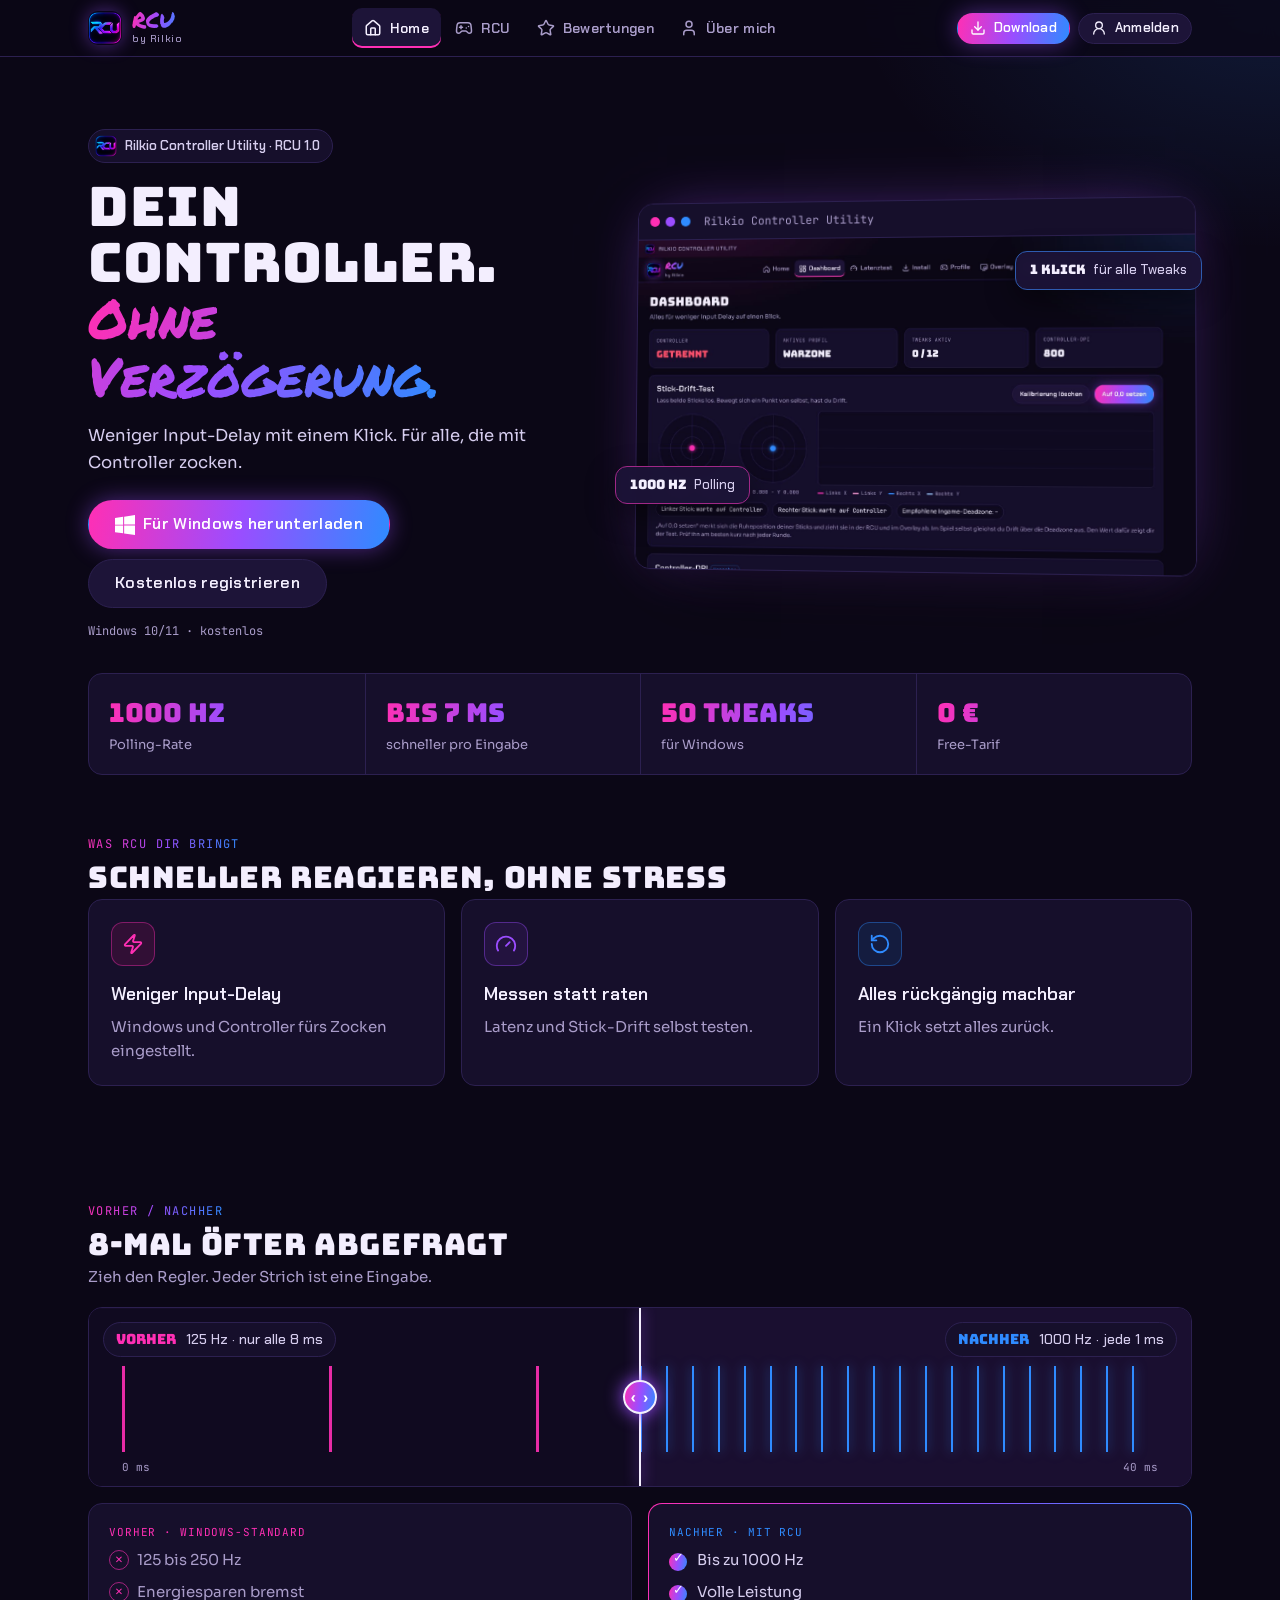
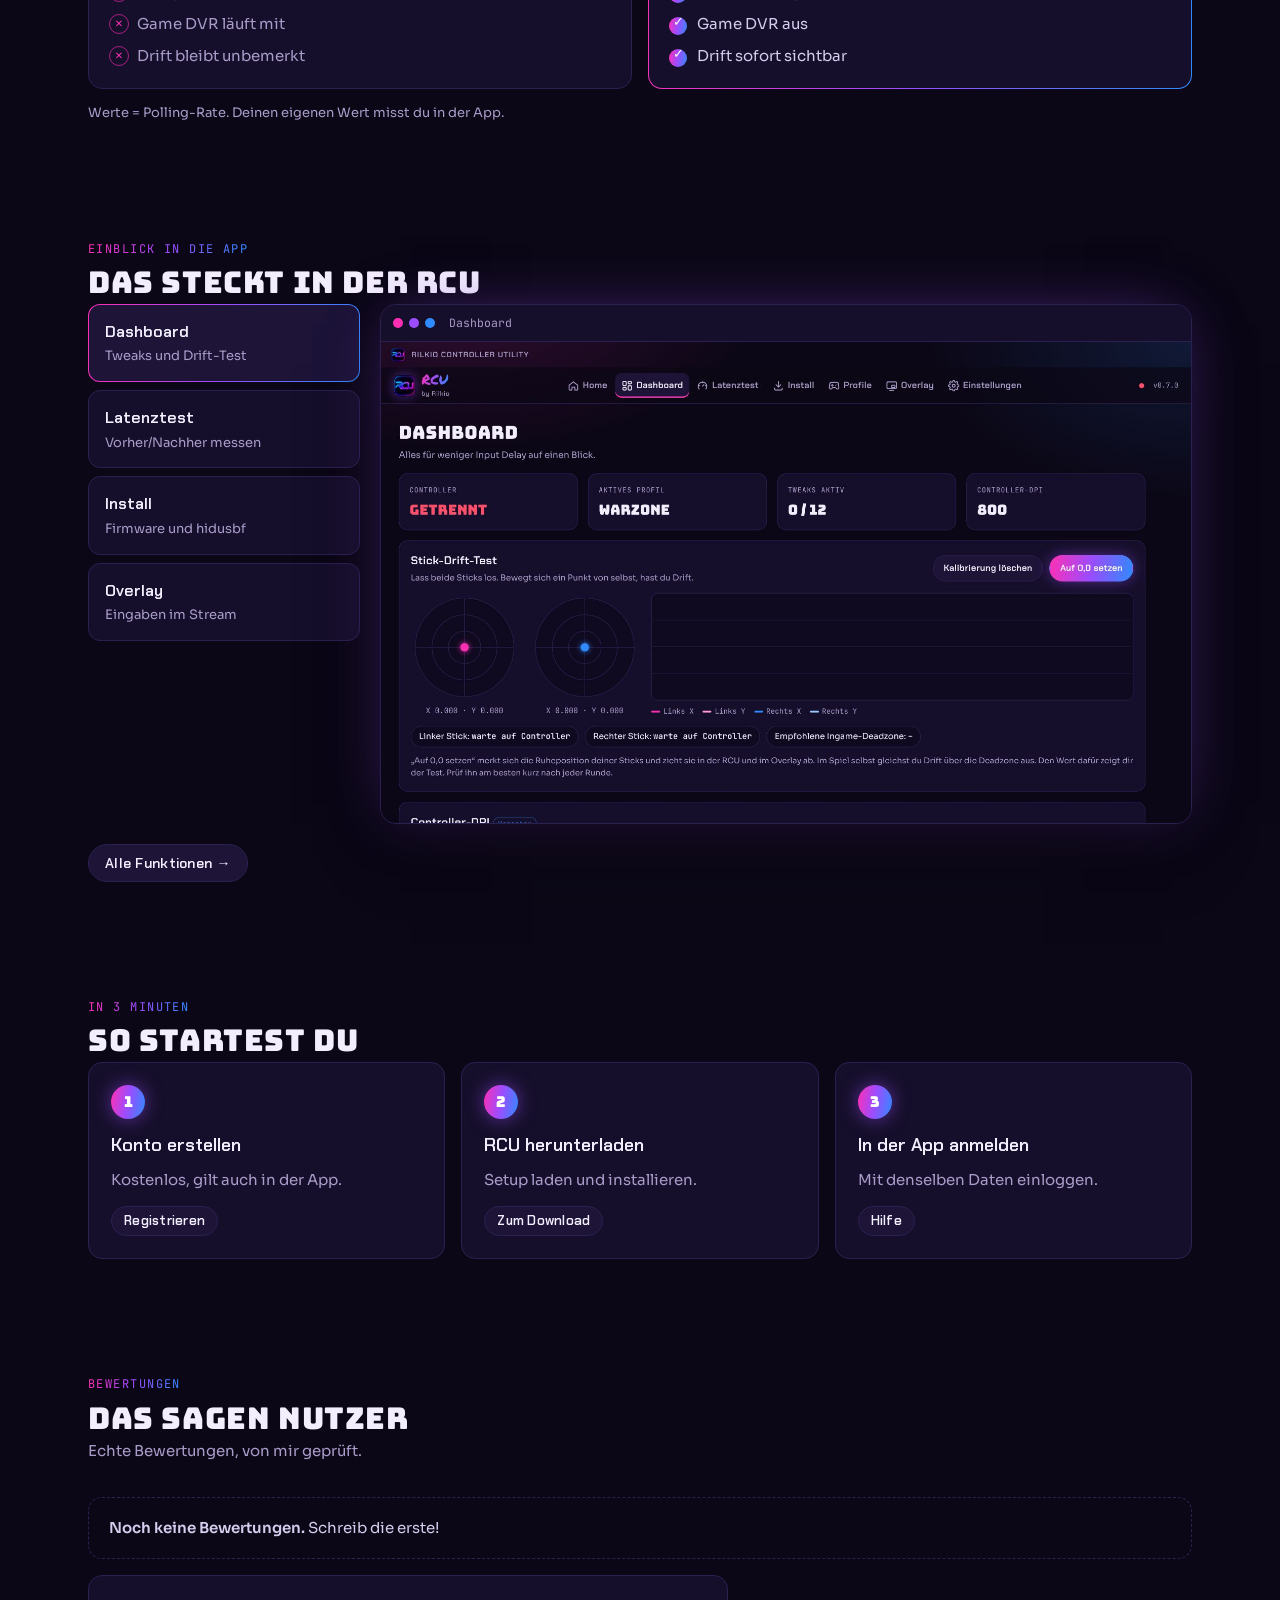
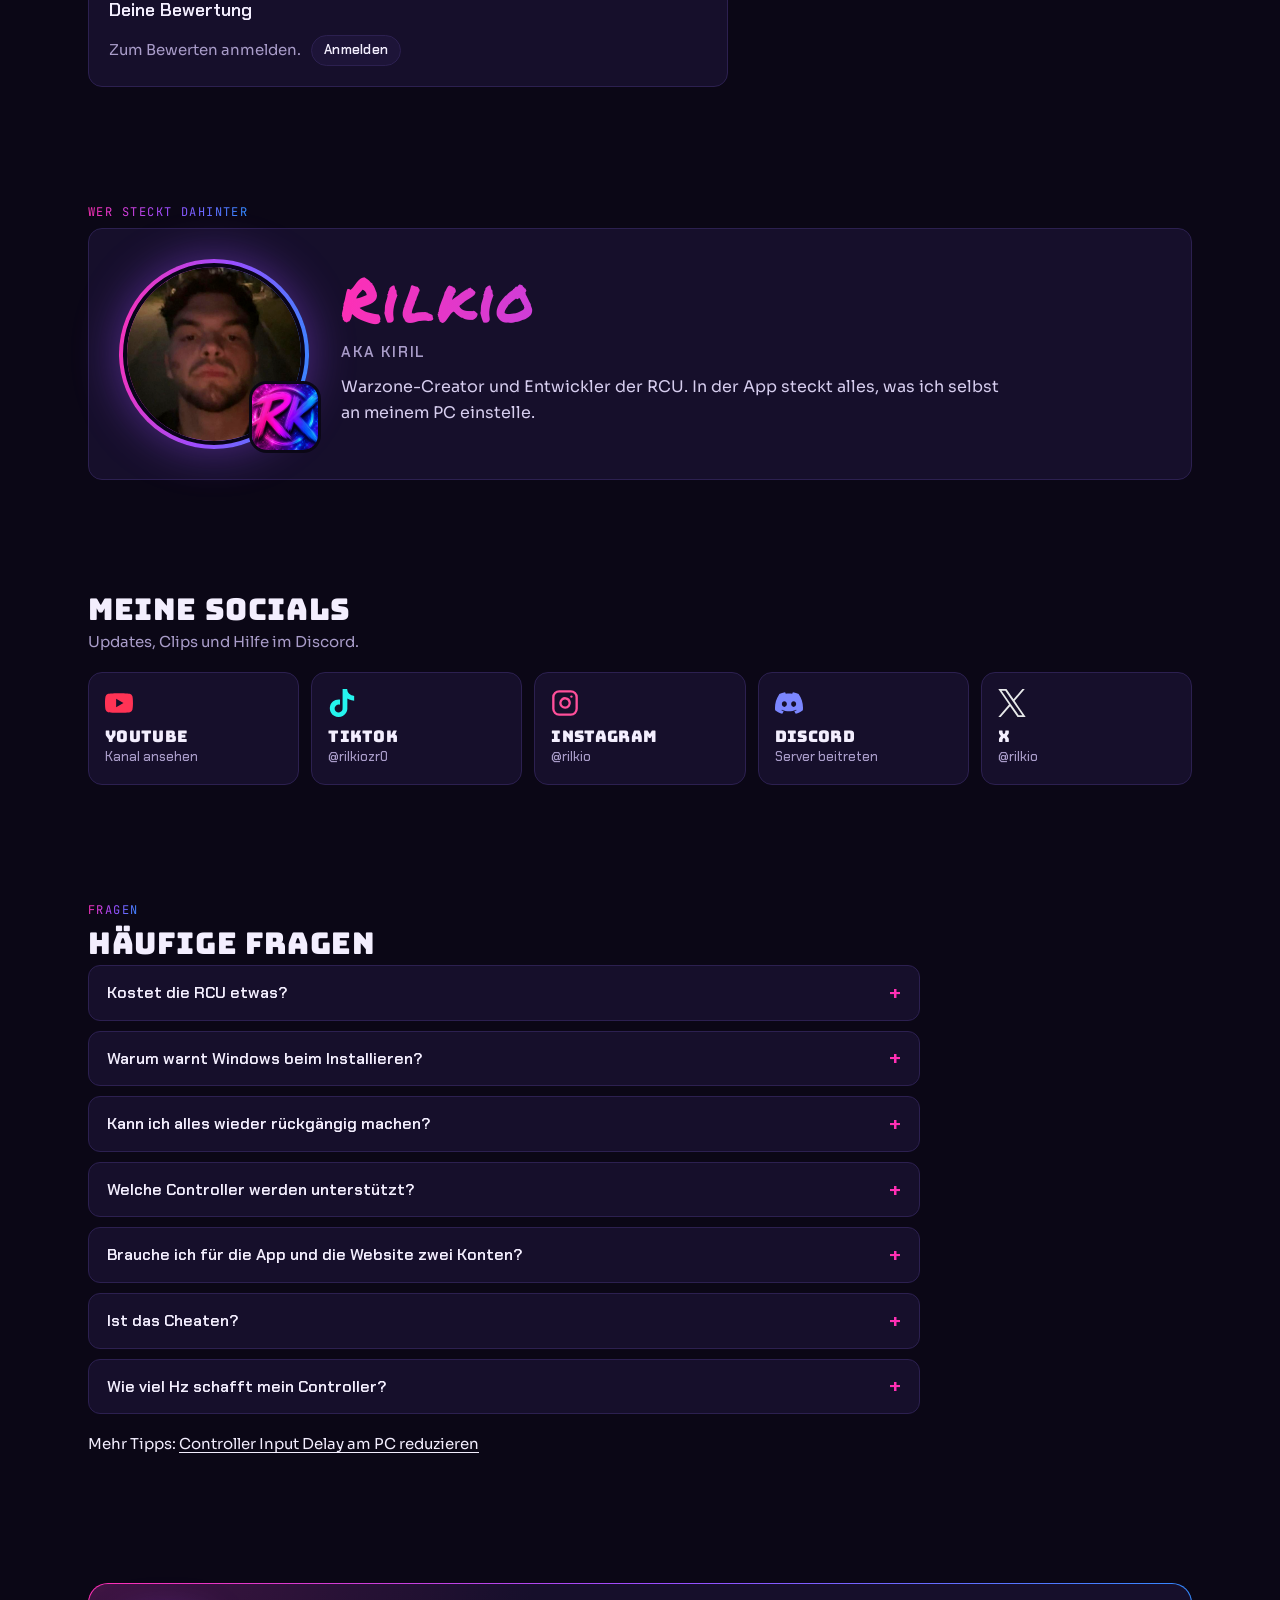
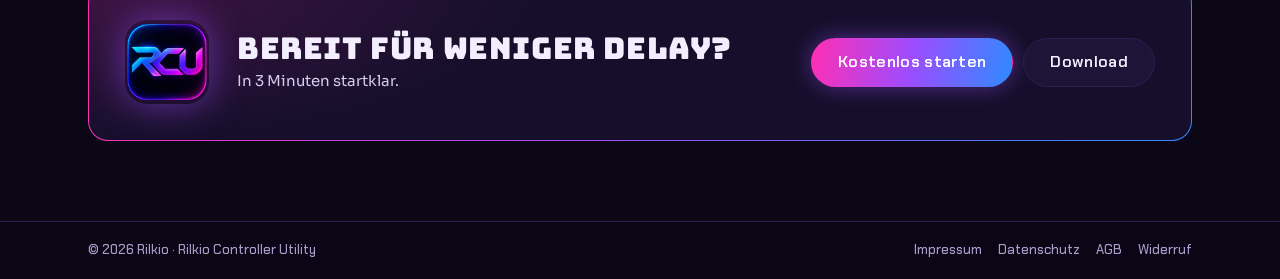
==== commit a809486c: "SEO: Ratgeber Controller Input Delay, FAQ-Schema, bessere Titel und Beschreibungen Co-Authored-By: C" ====
--- a/index.html
+++ b/index.html
@@ -3,8 +3,8 @@
 <head>
   <meta charset="utf-8">
   <meta name="viewport" content="width=device-width, initial-scale=1, viewport-fit=cover">
-  <title>RCU – Rilkio Controller Utility · Weniger Input-Delay am Controller</title>
-  <meta name="description" content="Die Rilkio Controller Utility (RCU) stellt Windows und deinen Controller mit einem Klick auf möglichst wenig Input-Delay ein. Kostenlos für Windows 10 und 11, entwickelt vom Warzone-Creator Rilkio.">
+  <title>RCU – Controller Input Delay reduzieren am PC · Rilkio Controller Utility</title>
+  <meta name="description" content="Weniger Input Delay mit PS5-, PS4- und Xbox-Controller am PC: Die Rilkio Controller Utility (RCU) setzt 50 Windows-Tweaks mit einem Klick, misst die Polling Rate und testet Stick-Drift. Kostenlos für Windows 10 und 11.">
   <meta name="theme-color" content="#0b0716">
   <meta property="og:type" content="website">
   <meta property="og:locale" content="de_DE">
@@ -32,6 +32,70 @@
     "offers": { "@type": "Offer", "price": "0", "priceCurrency": "EUR" },
     "author": { "@type": "Person", "name": "Rilkio", "alternateName": "Kiril Hahn" }
   }
+  </script>
+  <script type="application/ld+json">
+{
+ "@context": "https://schema.org",
+ "@type": "FAQPage",
+ "mainEntity": [
+  {
+   "@type": "Question",
+   "name": "Kostet die RCU etwas?",
+   "acceptedAnswer": {
+    "@type": "Answer",
+    "text": "Free ist kostenlos. Premium kostet einmalig einen Einmalbetrag und schaltet alles frei. Kauf direkt auf der RCU-Seite."
+   }
+  },
+  {
+   "@type": "Question",
+   "name": "Warum warnt Windows beim Installieren?",
+   "acceptedAnswer": {
+    "@type": "Answer",
+    "text": "Die RCU ist noch nicht signiert. Klick auf Weitere Informationen → Trotzdem ausführen."
+   }
+  },
+  {
+   "@type": "Question",
+   "name": "Kann ich alles wieder rückgängig machen?",
+   "acceptedAnswer": {
+    "@type": "Answer",
+    "text": "Ja, unter Einstellungen → Alles zurücksetzen."
+   }
+  },
+  {
+   "@type": "Question",
+   "name": "Welche Controller werden unterstützt?",
+   "acceptedAnswer": {
+    "@type": "Answer",
+    "text": "Am besten PlayStation-Controller per Kabel. Die Tweaks helfen mit jedem Controller."
+   }
+  },
+  {
+   "@type": "Question",
+   "name": "Brauche ich für die App und die Website zwei Konten?",
+   "acceptedAnswer": {
+    "@type": "Answer",
+    "text": "Nein, ein Konto gilt überall."
+   }
+  },
+  {
+   "@type": "Question",
+   "name": "Ist das Cheaten?",
+   "acceptedAnswer": {
+    "@type": "Answer",
+    "text": "Nein. Die RCU ändert nichts am Spiel, nur an Windows und am Controller. DPI und Drift-Korrektur laufen über DS4Windows, das seit Jahren in Warzone, Fortnite und Apex genutzt wird. Die RCU richtet es mit einem Klick ein."
+   }
+  },
+  {
+   "@type": "Question",
+   "name": "Wie viel Hz schafft mein Controller?",
+   "acceptedAnswer": {
+    "@type": "Answer",
+    "text": "Ab Werk meist 125 bis 250 Hz. Mit Premium und hidusbf schaffen die meisten Controller per Kabel 1000 Hz, also 1 ms. Was dein Controller wirklich schafft, misst der Latenztest der RCU. Er zählt nur Meldungen mit neuen Daten."
+   }
+  }
+ ]
+}
   </script>
 </head>
 <body>
@@ -325,6 +389,7 @@
           <p>Ab Werk meist 125 bis 250 Hz. Mit Premium und hidusbf schaffen die meisten Controller per Kabel 1000 Hz, also 1 ms. Was dein Controller wirklich schafft, misst der Latenztest der RCU. Er zählt nur Meldungen mit neuen Daten.</p>
         </details>
       </div>
+      <p style="margin-top:18px">Mehr Tipps: <a href="controller-input-delay">Controller Input Delay am PC reduzieren</a></p>
     </section>
 
     <!-- ===== Abschluss ===== -->
--- a/css/style.css
+++ b/css/style.css
@@ -470,3 +470,10 @@
 .promo-line { display: inline-block; margin-top: 12px; padding: 8px 14px; border-radius: 12px; font-size: 14px; font-weight: 600; color: var(--fg); text-decoration: none; border: 1px solid color-mix(in srgb, var(--pink) 55%, transparent); background: color-mix(in srgb, var(--pink) 12%, transparent); }
 .promo-line:hover { background: color-mix(in srgb, var(--pink) 22%, transparent); }
 .promo-line[hidden], .promo-badge[hidden], .promo-after[hidden] { display: none; }
+
+/* Ratgeber-Seite */
+.guide { max-width: 820px; }
+.guide h1 { font-size: clamp(30px, 5vw, 46px); line-height: 1.1; margin: 6px 0 14px; }
+.guide h2 { margin: 30px 0 8px; font-size: 22px; }
+.guide p { line-height: 1.65; }
+.guide .about-card { margin-top: 30px; }
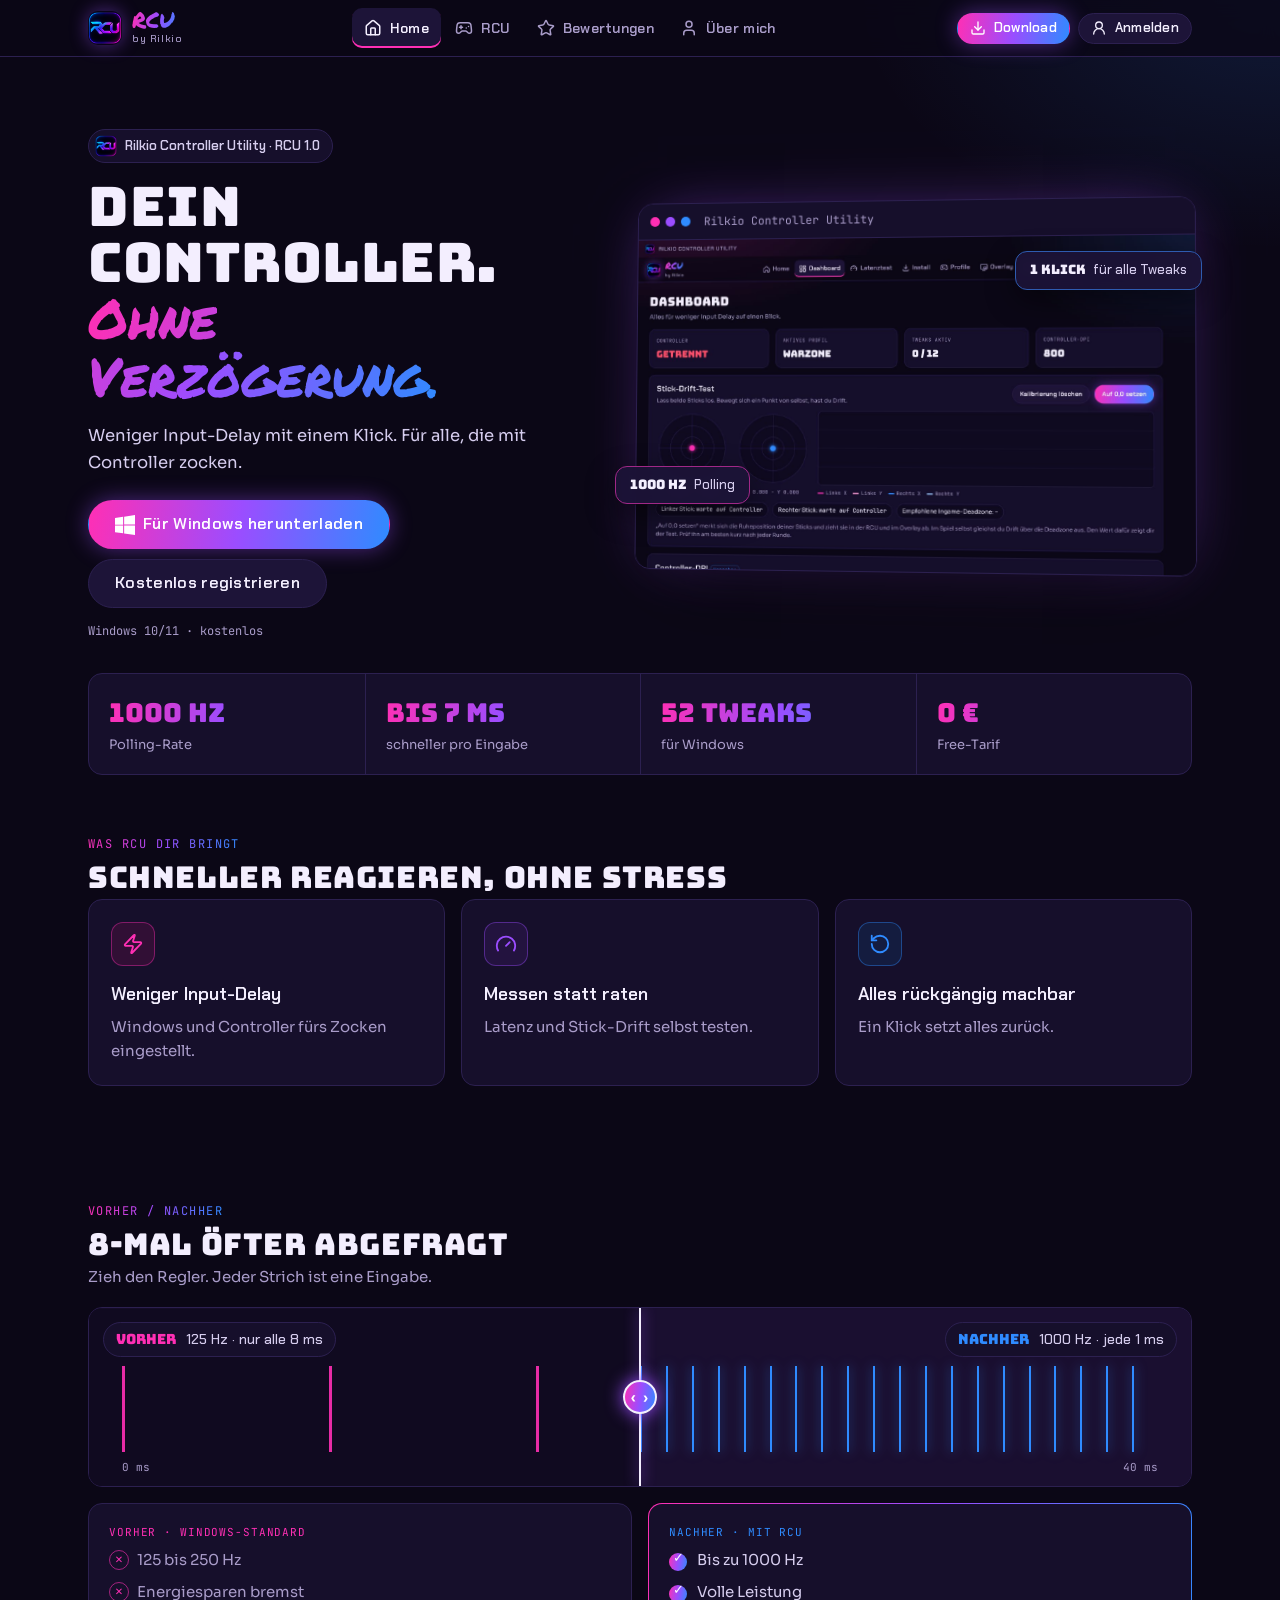
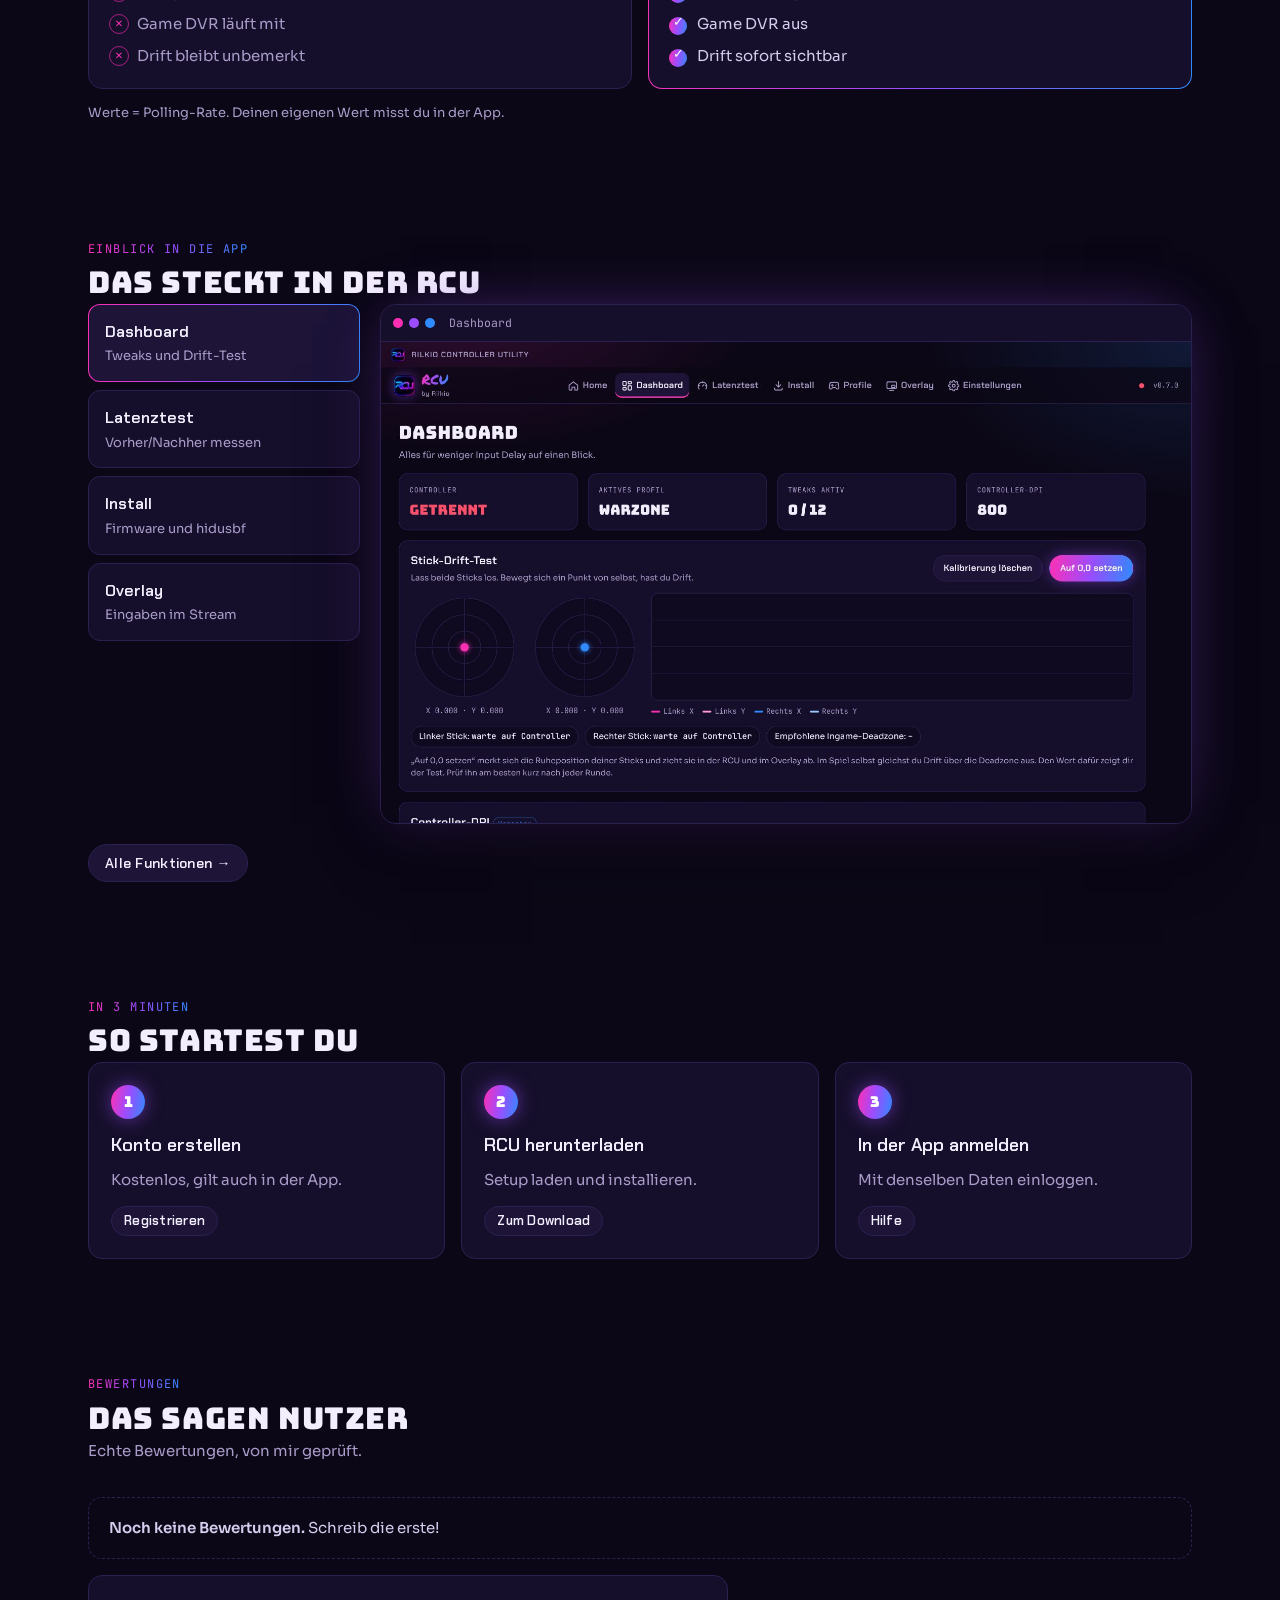
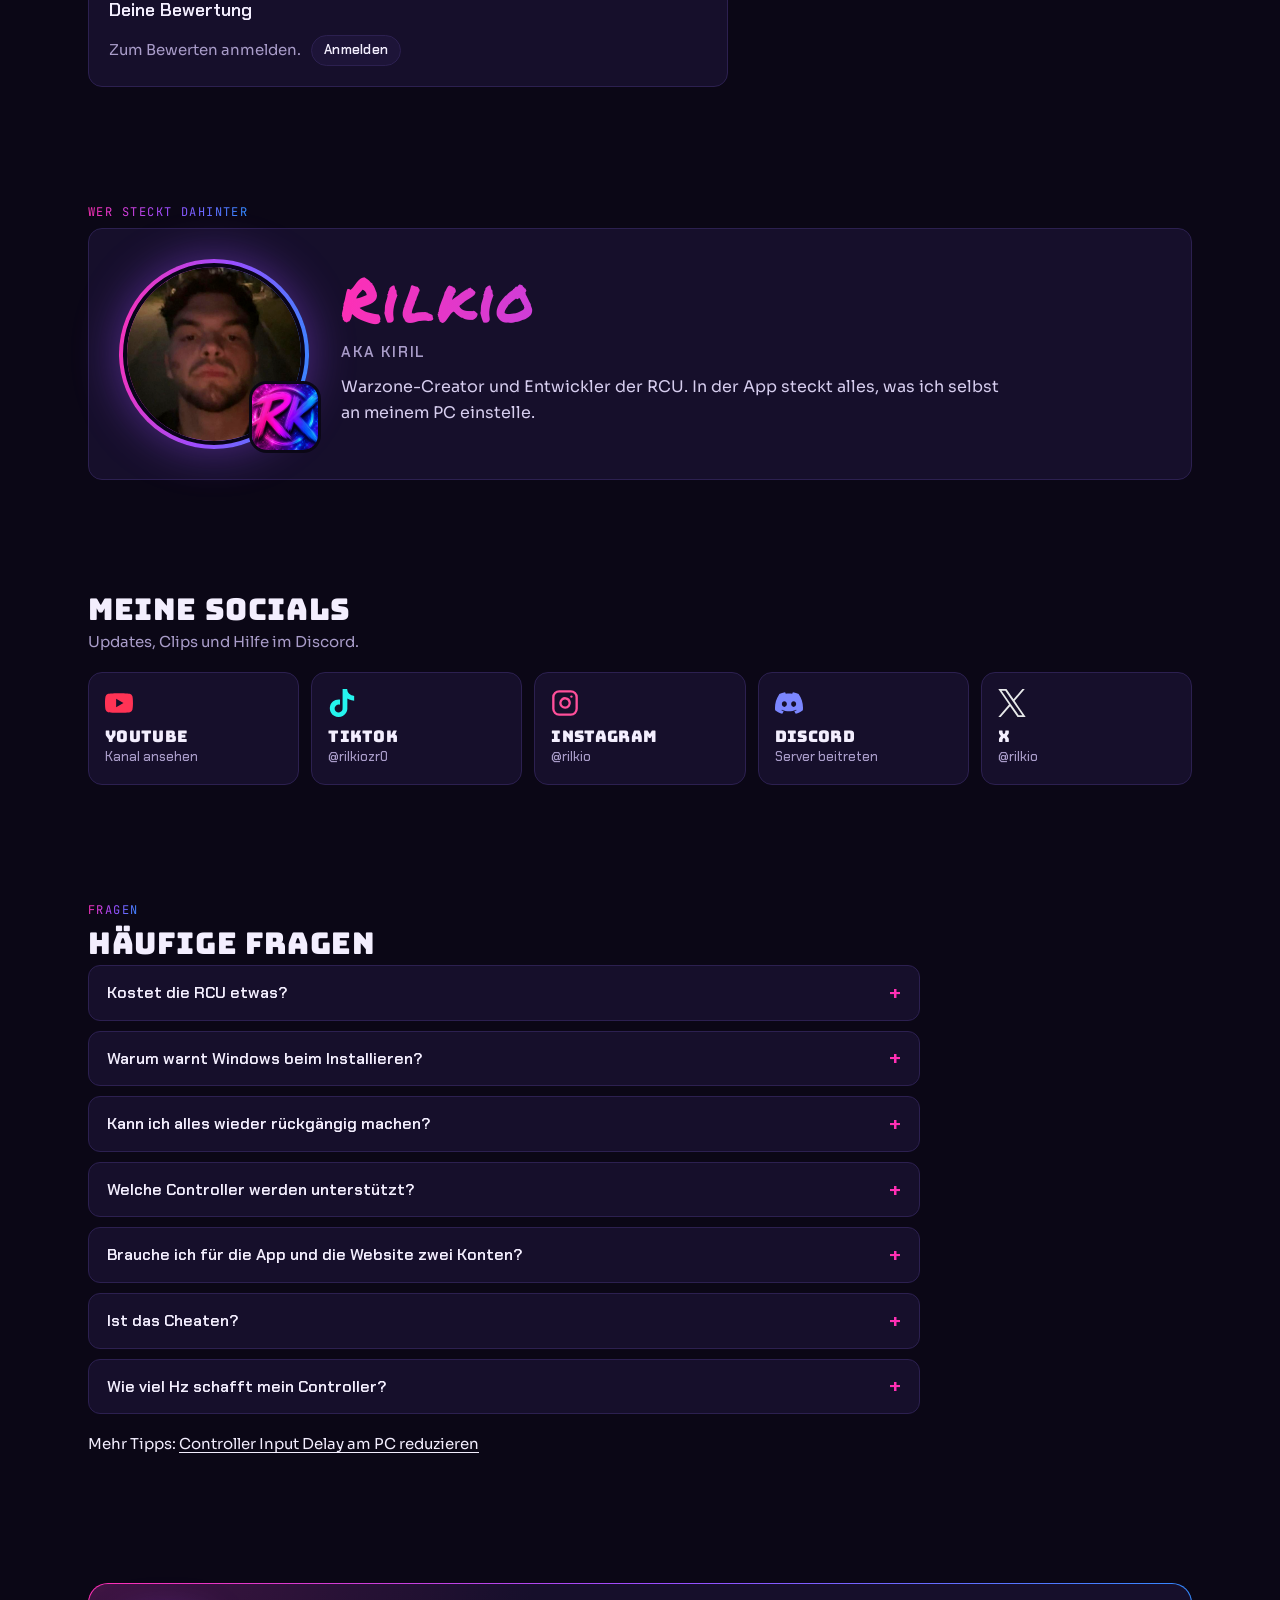
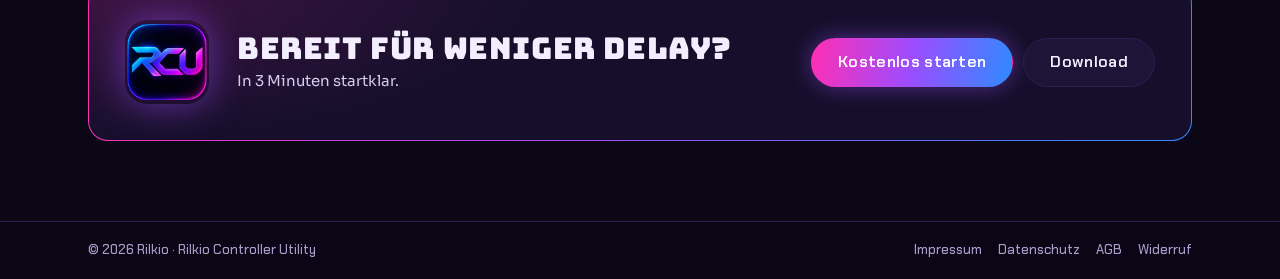
==== commit c2e87e42: "Build 1.4.0 (RCU 1.1): System-Check, Internet-Fix, 52 Tweaks Co-Authored-By: Claude Opus 5.5 <norepl" ====
--- a/index.html
+++ b/index.html
@@ -4,7 +4,7 @@
   <meta charset="utf-8">
   <meta name="viewport" content="width=device-width, initial-scale=1, viewport-fit=cover">
   <title>RCU – Controller Input Delay reduzieren am PC · Rilkio Controller Utility</title>
-  <meta name="description" content="Weniger Input Delay mit PS5-, PS4- und Xbox-Controller am PC: Die Rilkio Controller Utility (RCU) setzt 50 Windows-Tweaks mit einem Klick, misst die Polling Rate und testet Stick-Drift. Kostenlos für Windows 10 und 11.">
+  <meta name="description" content="Weniger Input Delay mit PS5-, PS4- und Xbox-Controller am PC: Die Rilkio Controller Utility (RCU) setzt 52 Windows-Tweaks mit einem Klick, misst die Polling Rate und testet Stick-Drift. Kostenlos für Windows 10 und 11.">
   <meta name="theme-color" content="#0b0716">
   <meta property="og:type" content="website">
   <meta property="og:locale" content="de_DE">
@@ -26,7 +26,7 @@
     "name": "Rilkio Controller Utility (RCU)",
     "operatingSystem": "Windows 10, Windows 11",
     "applicationCategory": "UtilitiesApplication",
-    "softwareVersion": "1.3.10",
+    "softwareVersion": "1.4.0",
     "inLanguage": "de",
     "description": "Windows-App für weniger Input-Delay mit dem Controller: Windows-Tweaks mit einem Klick, Latenztest, Stick-Drift-Test, Spielprofile und Overlay.",
     "offers": { "@type": "Offer", "price": "0", "priceCurrency": "EUR" },
@@ -148,7 +148,7 @@
       <ul class="stats">
         <li><b>1000 Hz</b><span>Polling-Rate</span></li>
         <li><b>bis 7 ms</b><span>schneller pro Eingabe</span></li>
-        <li><b>50 Tweaks</b><span>für Windows</span></li>
+        <li><b>52 Tweaks</b><span>für Windows</span></li>
         <li><b>0 €</b><span>Free-Tarif</span></li>
       </ul>
     </section>
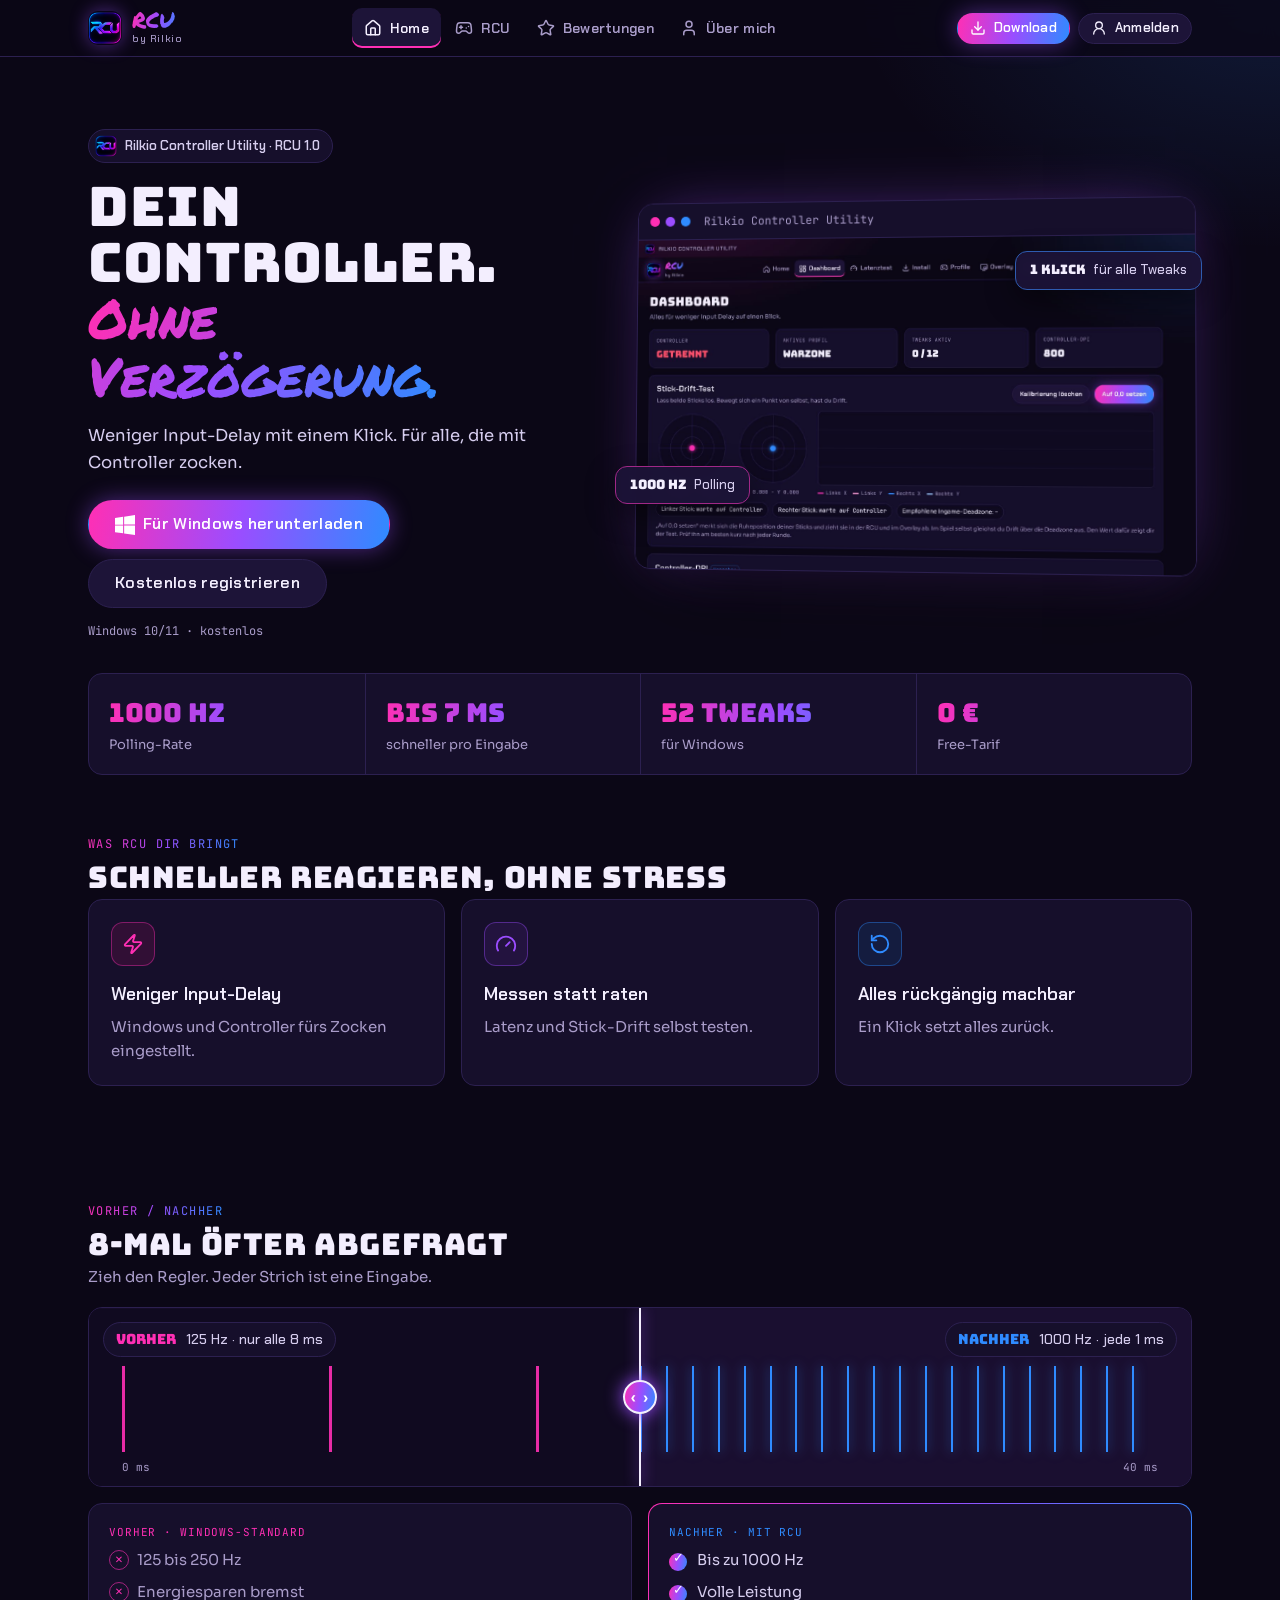
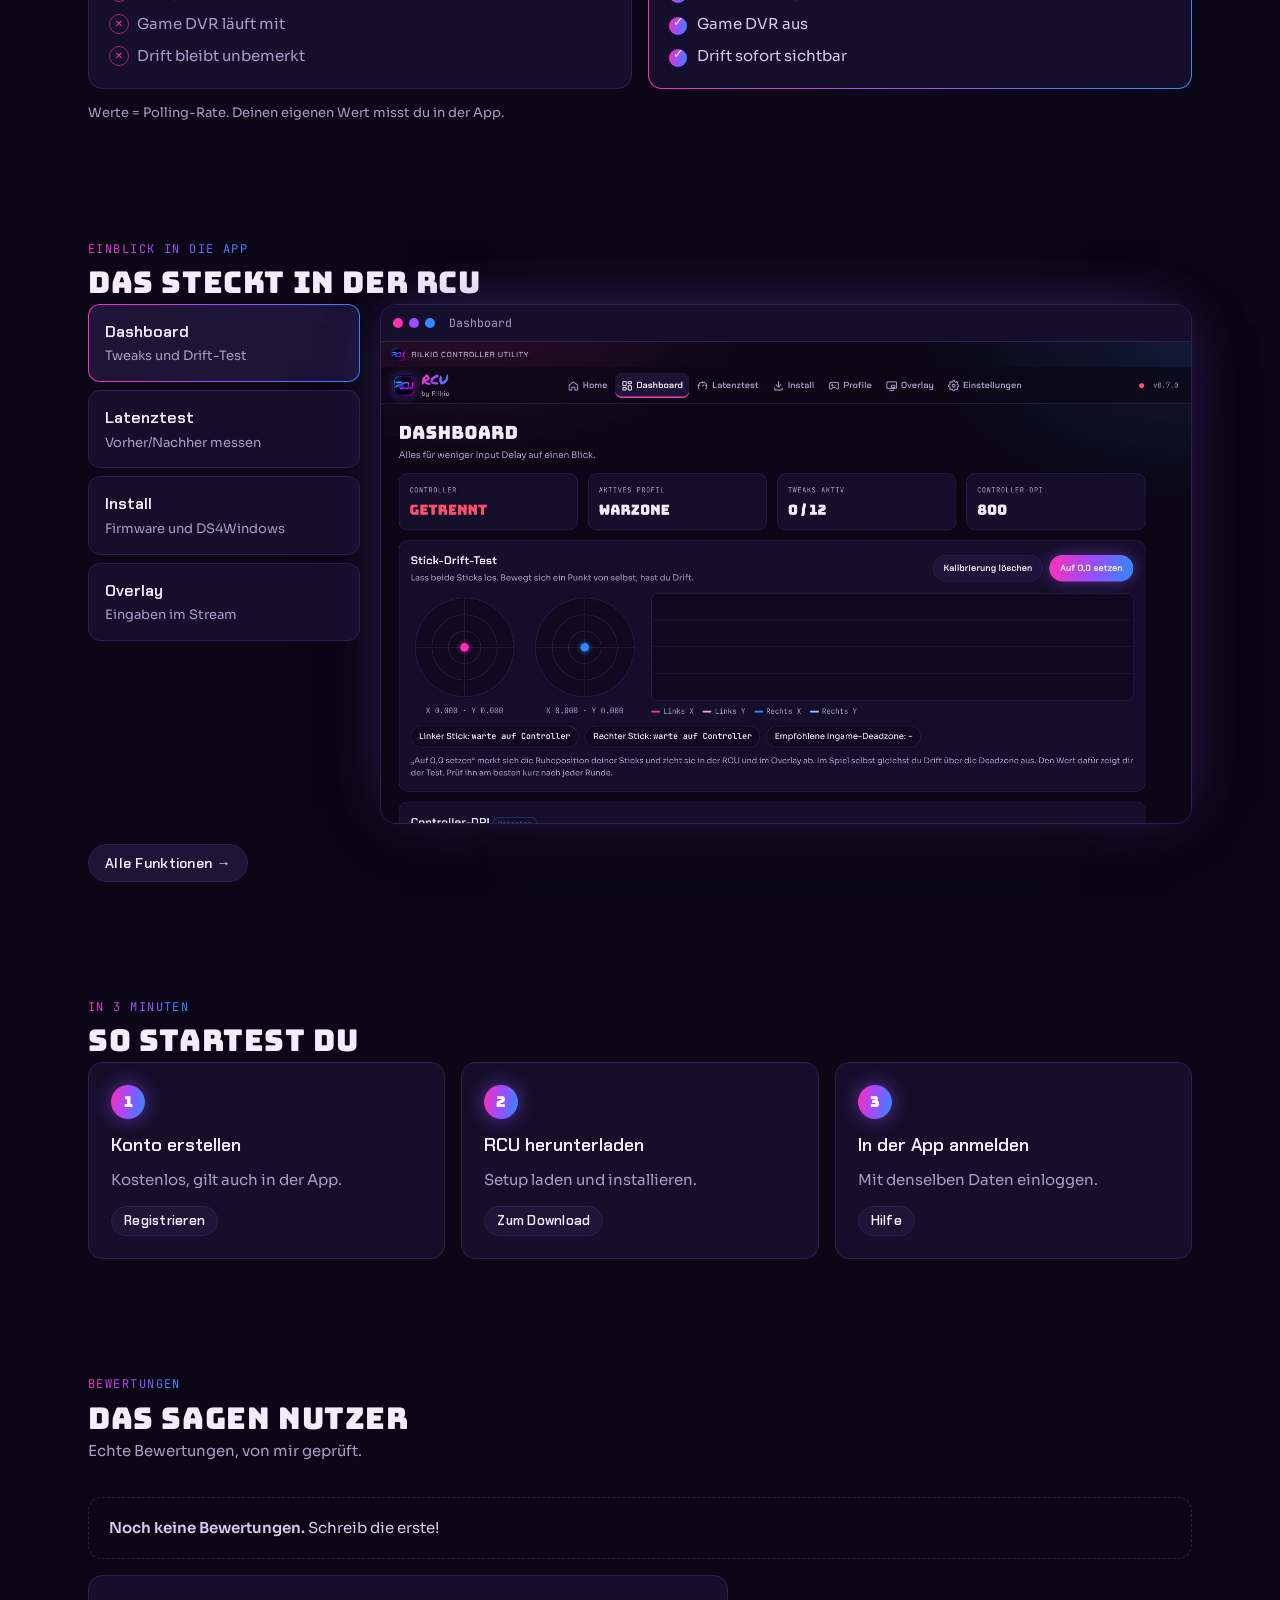
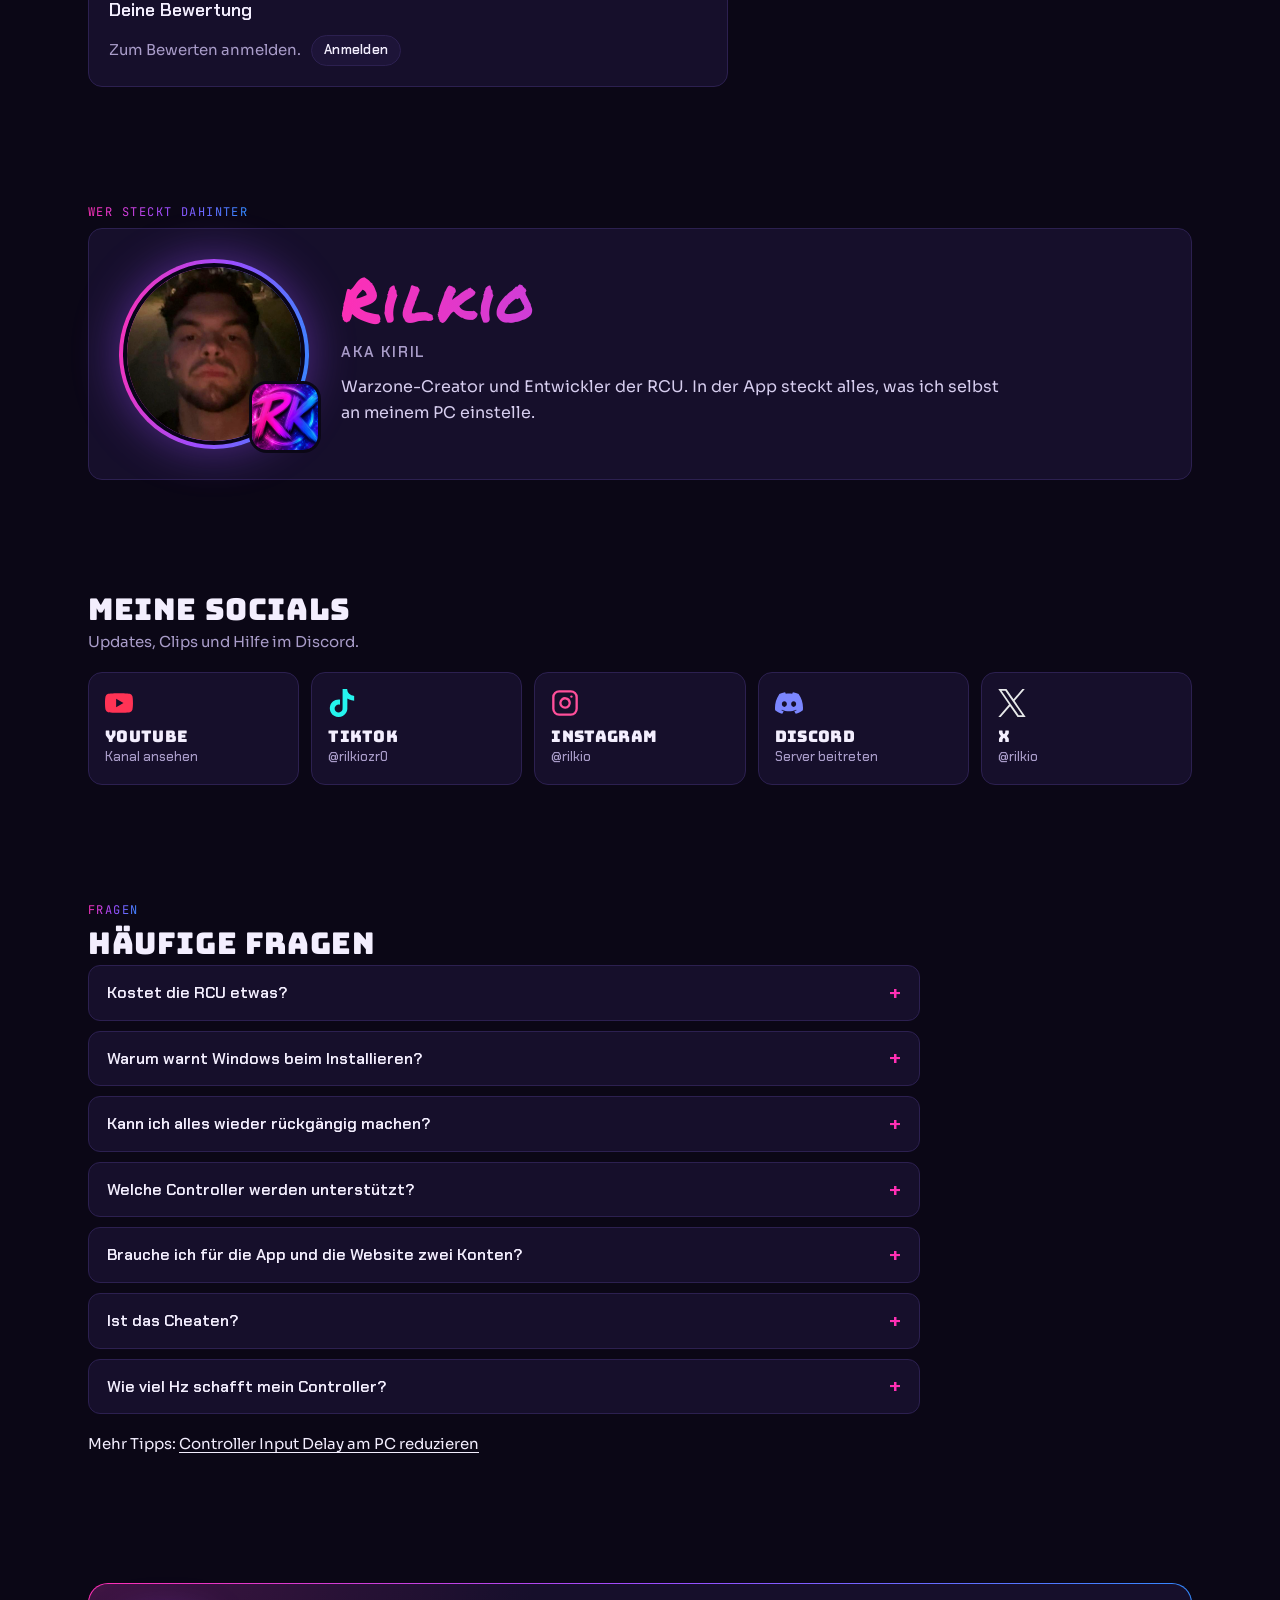
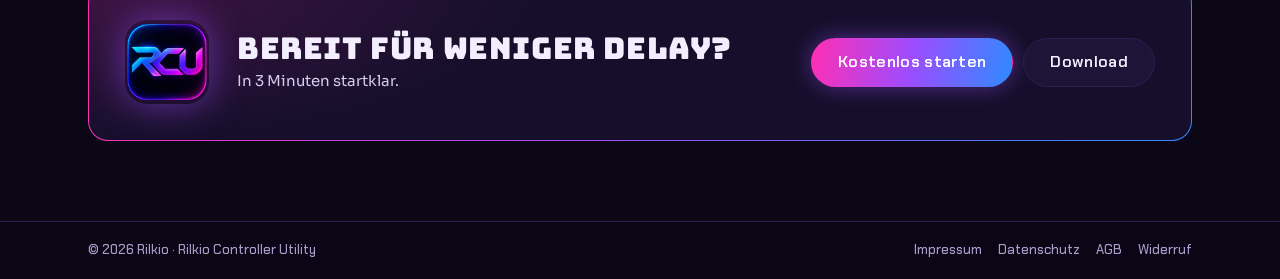
==== commit 2d66ae88: "Build 1.5.0 (RCU 1.2): Overclock in der App, Tweaks-Tab, 20 Free-Tweaks Co-Authored-By: Claude Opus " ====
--- a/index.html
+++ b/index.html
@@ -26,7 +26,7 @@
     "name": "Rilkio Controller Utility (RCU)",
     "operatingSystem": "Windows 10, Windows 11",
     "applicationCategory": "UtilitiesApplication",
-    "softwareVersion": "1.4.0",
+    "softwareVersion": "1.5.0",
     "inLanguage": "de",
     "description": "Windows-App für weniger Input-Delay mit dem Controller: Windows-Tweaks mit einem Klick, Latenztest, Stick-Drift-Test, Spielprofile und Overlay.",
     "offers": { "@type": "Offer", "price": "0", "priceCurrency": "EUR" },
@@ -91,7 +91,7 @@
    "name": "Wie viel Hz schafft mein Controller?",
    "acceptedAnswer": {
     "@type": "Answer",
-    "text": "Ab Werk meist 125 bis 250 Hz. Mit Premium und hidusbf schaffen die meisten Controller per Kabel 1000 Hz, also 1 ms. Was dein Controller wirklich schafft, misst der Latenztest der RCU. Er zählt nur Meldungen mit neuen Daten."
+    "text": "Ab Werk meist 125 bis 250 Hz. Mit dem Overclock der RCU schaffen die meisten Controller per Kabel 1000 Hz, also 1 ms (Free bis 500 Hz). Was dein Controller wirklich schafft, misst der Latenztest der RCU. Er zählt nur Meldungen mit neuen Daten."
    }
   }
  ]
@@ -230,7 +230,7 @@
           <button role="tab" type="button" id="st-latency" aria-controls="sp-latency" aria-selected="false" tabindex="-1">
             <b>Latenztest</b><span>Vorher/Nachher messen</span></button>
           <button role="tab" type="button" id="st-install" aria-controls="sp-install" aria-selected="false" tabindex="-1">
-            <b>Install</b><span>Firmware und hidusbf</span></button>
+            <b>Install</b><span>Firmware und DS4Windows</span></button>
           <button role="tab" type="button" id="st-overlay" aria-controls="sp-overlay" aria-selected="false" tabindex="-1">
             <b>Overlay</b><span>Eingaben im Stream</span></button>
         </div>
@@ -386,7 +386,7 @@
         </details>
         <details>
           <summary>Wie viel Hz schafft mein Controller?</summary>
-          <p>Ab Werk meist 125 bis 250 Hz. Mit Premium und hidusbf schaffen die meisten Controller per Kabel 1000 Hz, also 1 ms. Was dein Controller wirklich schafft, misst der Latenztest der RCU. Er zählt nur Meldungen mit neuen Daten.</p>
+          <p>Ab Werk meist 125 bis 250 Hz. Mit dem Overclock der RCU schaffen die meisten Controller per Kabel 1000 Hz, also 1 ms (Free bis 500 Hz). Was dein Controller wirklich schafft, misst der Latenztest der RCU. Er zählt nur Meldungen mit neuen Daten.</p>
         </details>
       </div>
       <p style="margin-top:18px">Mehr Tipps: <a href="controller-input-delay">Controller Input Delay am PC reduzieren</a></p>
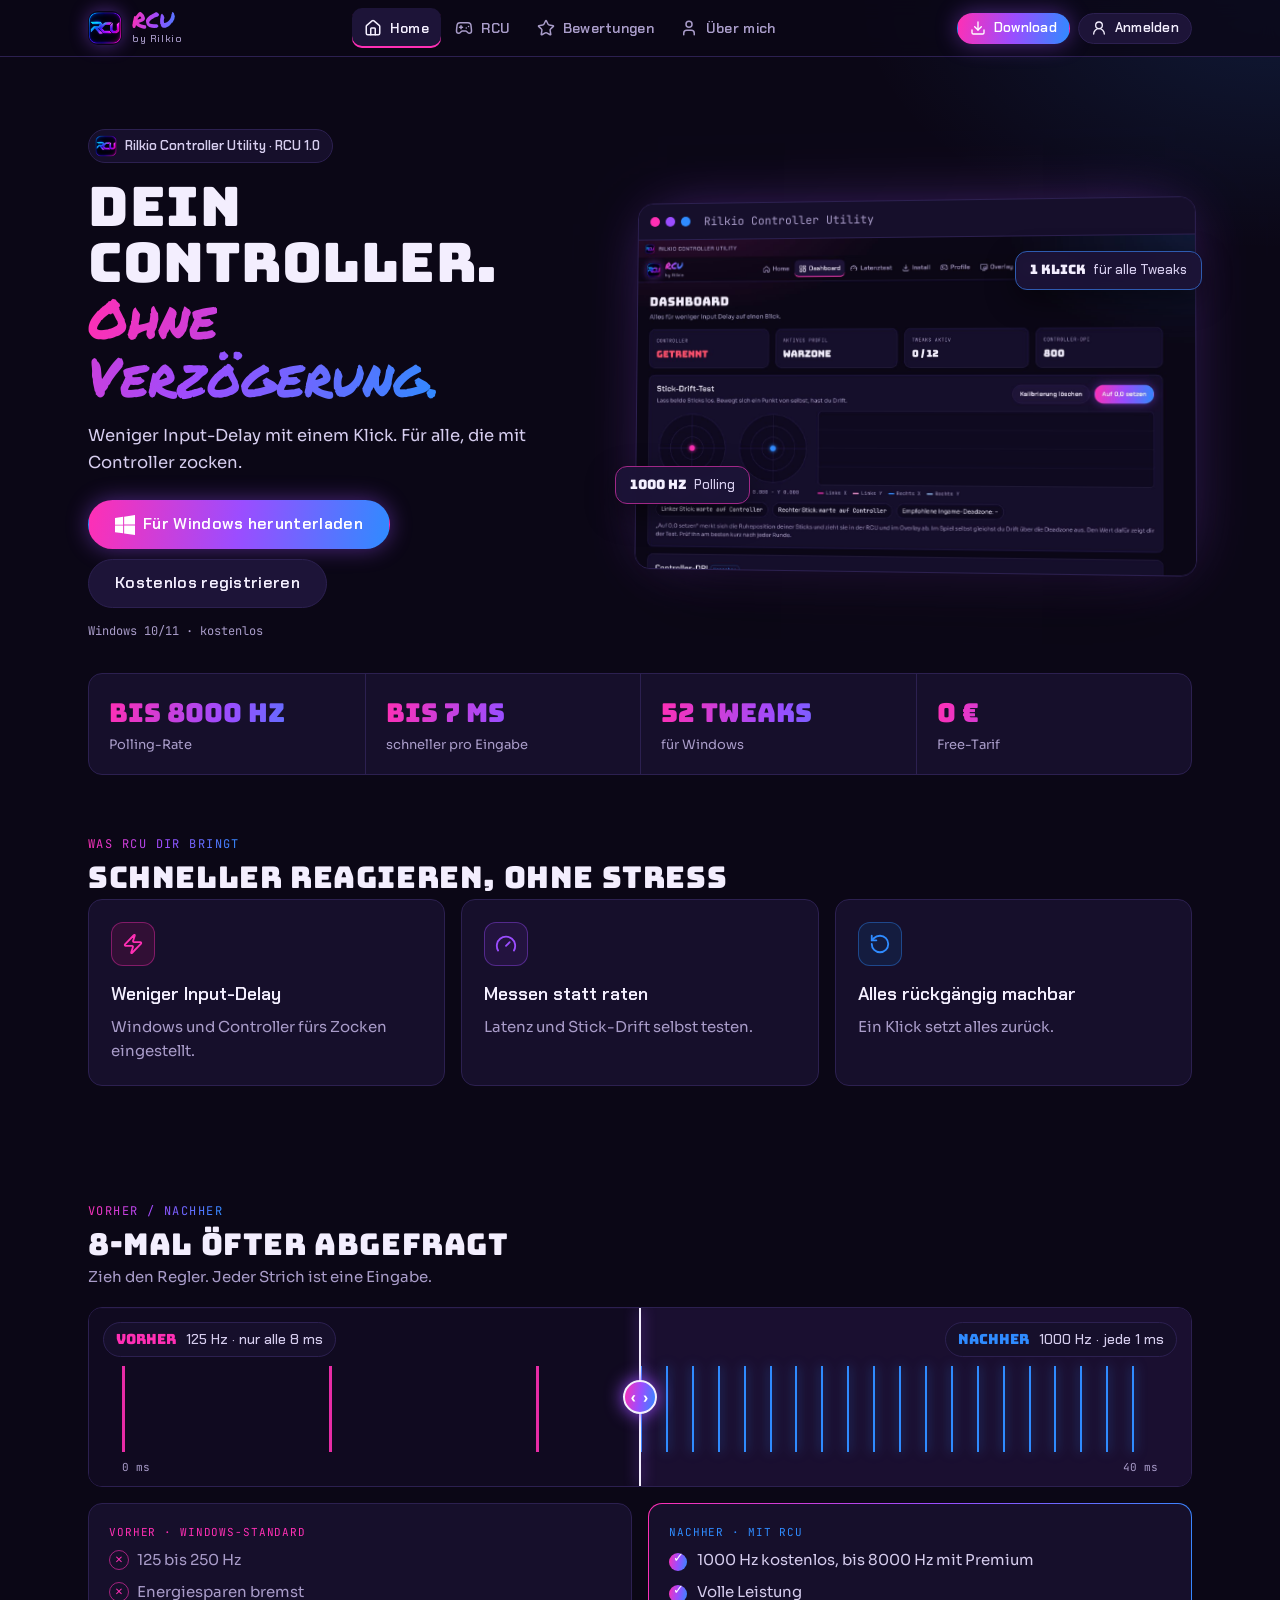
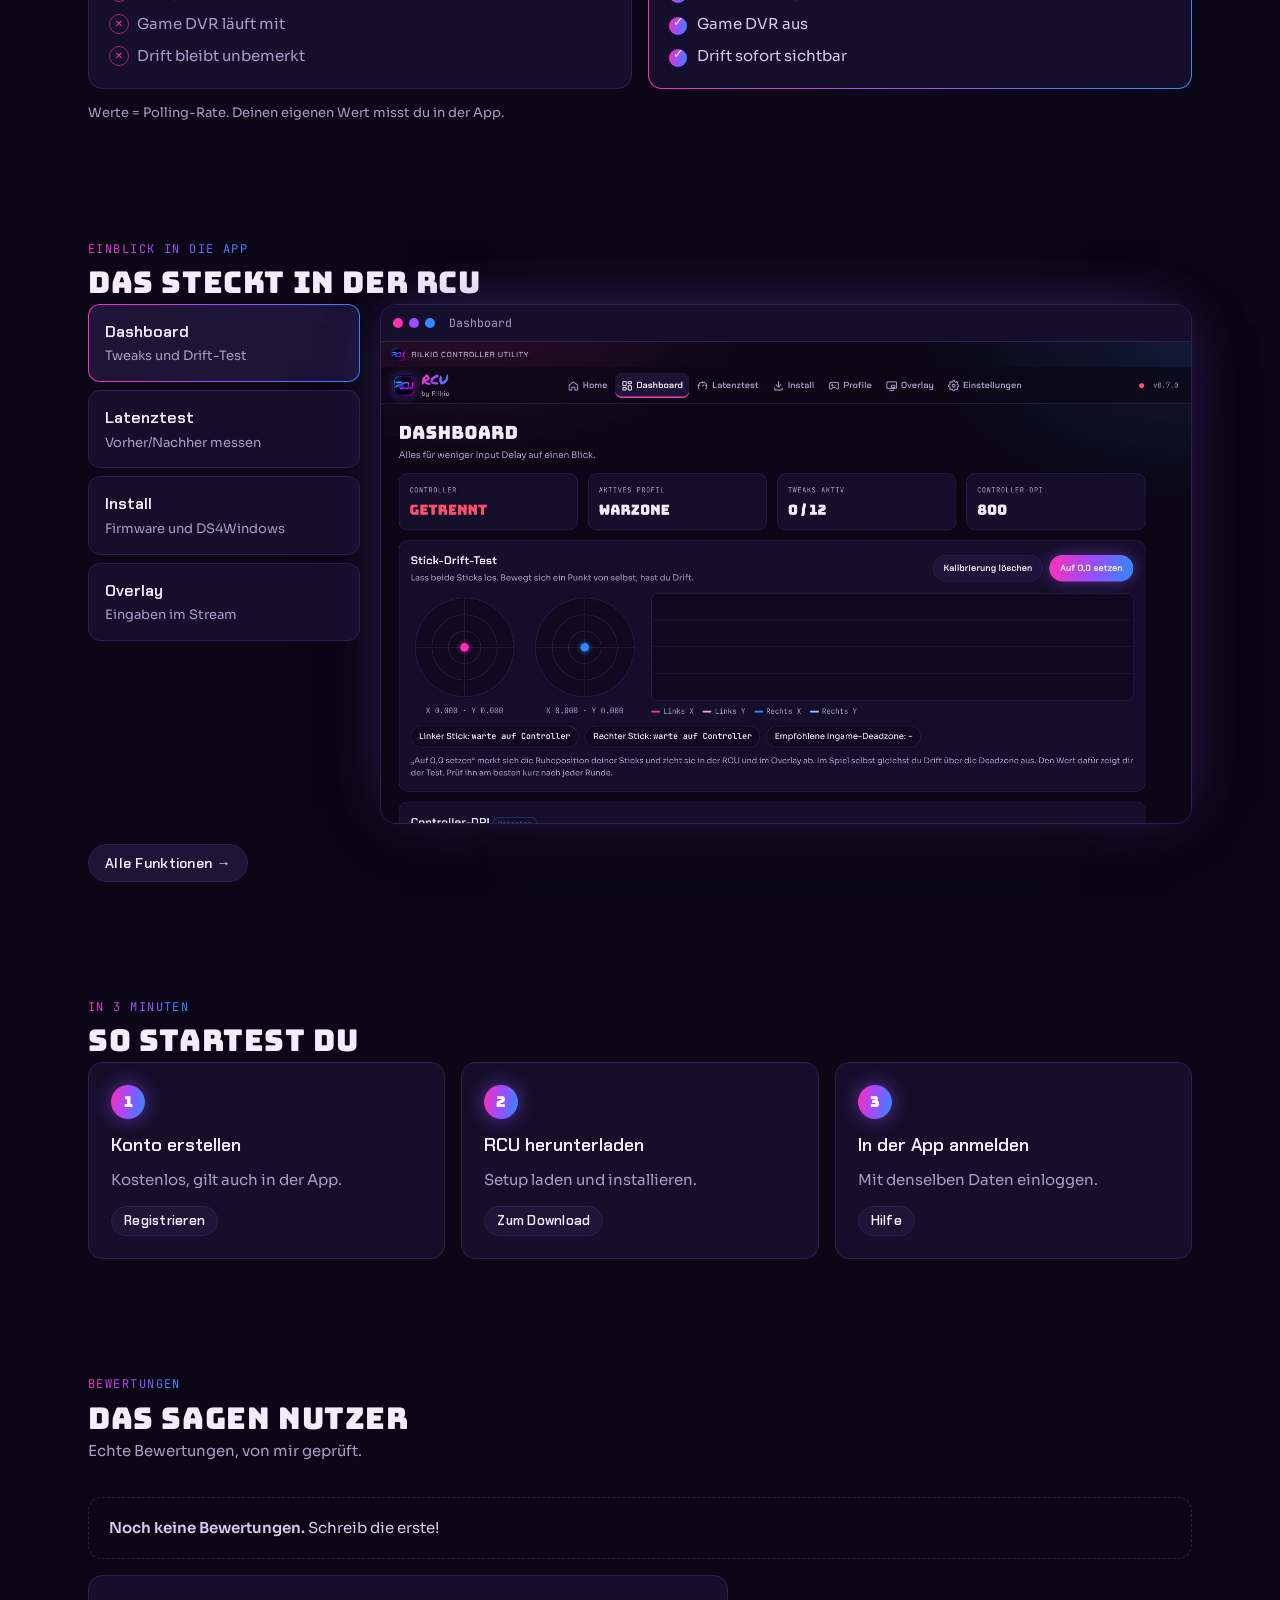
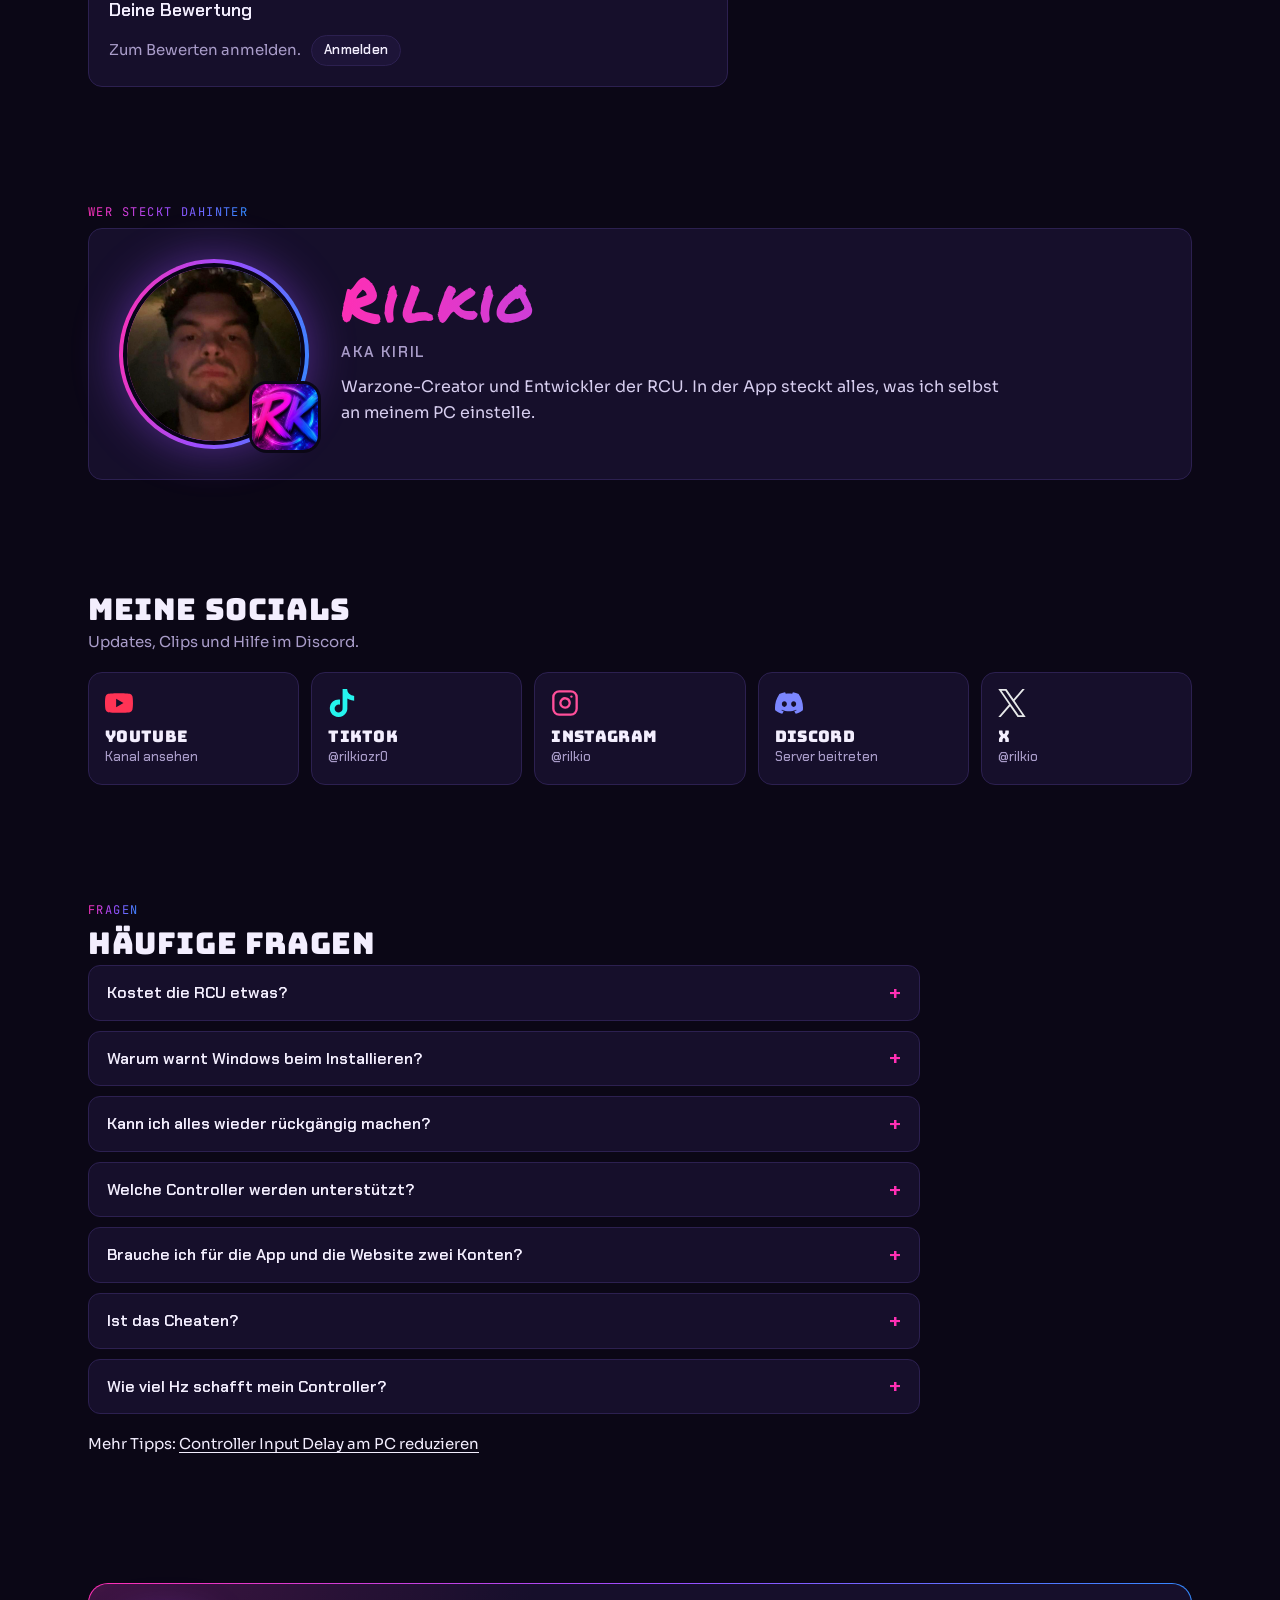
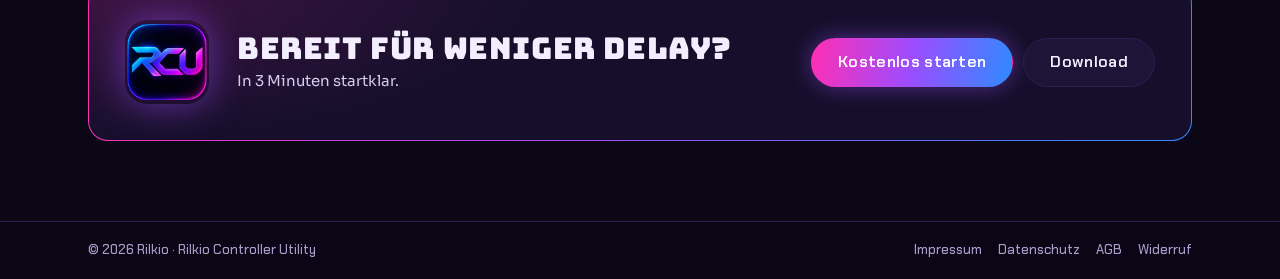
==== commit d362dc97: "RCU 1.2: Statistik-Seite, Overclock bis 8000 Hz (Premium), 1000 Hz kostenlos Co-Authored-By: Claude " ====
--- a/index.html
+++ b/index.html
@@ -91,7 +91,7 @@
    "name": "Wie viel Hz schafft mein Controller?",
    "acceptedAnswer": {
     "@type": "Answer",
-    "text": "Ab Werk meist 125 bis 250 Hz. Mit dem Overclock der RCU schaffen die meisten Controller per Kabel 1000 Hz, also 1 ms (Free bis 500 Hz). Was dein Controller wirklich schafft, misst der Latenztest der RCU. Er zählt nur Meldungen mit neuen Daten."
+    "text": "Ab Werk meist 125 bis 250 Hz. Mit dem Overclock der RCU schaffen die meisten Controller per Kabel 1000 Hz, also 1 ms, schon in Free. Mit Premium geht es experimentell bis 8000 Hz (0,13 ms), an USB 3 und mit ausgeschalteter Speicher-Integrität. Was dein Controller wirklich schafft, misst der Latenztest der RCU. Er zählt nur Meldungen mit neuen Daten."
    }
   }
  ]
@@ -146,7 +146,7 @@
     <!-- ===== Zahlen ===== -->
     <section class="wrap" aria-label="RCU in Zahlen">
       <ul class="stats">
-        <li><b>1000 Hz</b><span>Polling-Rate</span></li>
+        <li><b>bis 8000 Hz</b><span>Polling-Rate</span></li>
         <li><b>bis 7 ms</b><span>schneller pro Eingabe</span></li>
         <li><b>52 Tweaks</b><span>für Windows</span></li>
         <li><b>0 €</b><span>Free-Tarif</span></li>
@@ -209,7 +209,7 @@
         <article class="vn-card vn-after">
           <p class="about-label">Nachher · mit RCU</p>
           <ul class="checks">
-            <li>Bis zu 1000 Hz</li>
+            <li>1000 Hz kostenlos, bis 8000 Hz mit Premium</li>
             <li>Volle Leistung</li>
             <li>Game DVR aus</li>
             <li>Drift sofort sichtbar</li>
@@ -386,7 +386,7 @@
         </details>
         <details>
           <summary>Wie viel Hz schafft mein Controller?</summary>
-          <p>Ab Werk meist 125 bis 250 Hz. Mit dem Overclock der RCU schaffen die meisten Controller per Kabel 1000 Hz, also 1 ms (Free bis 500 Hz). Was dein Controller wirklich schafft, misst der Latenztest der RCU. Er zählt nur Meldungen mit neuen Daten.</p>
+          <p>Ab Werk meist 125 bis 250 Hz. Mit dem Overclock der RCU schaffen die meisten Controller per Kabel 1000 Hz, also 1 ms, schon in Free. Mit Premium geht es experimentell bis 8000 Hz (0,13 ms), an USB 3 und mit ausgeschalteter Speicher-Integrität. Was dein Controller wirklich schafft, misst der Latenztest der RCU. Er zählt nur Meldungen mit neuen Daten.</p>
         </details>
       </div>
       <p style="margin-top:18px">Mehr Tipps: <a href="controller-input-delay">Controller Input Delay am PC reduzieren</a></p>
--- a/css/style.css
+++ b/css/style.css
@@ -477,3 +477,28 @@
 .guide h2 { margin: 30px 0 8px; font-size: 22px; }
 .guide p { line-height: 1.65; }
 .guide .about-card { margin-top: 30px; }
+
+/* Statistik (nur Admin) */
+.stats-head { display: flex; justify-content: space-between; align-items: flex-end; gap: 16px; margin-bottom: 18px; flex-wrap: wrap; }
+.stats-head h1 { margin: 0; }
+.stats-grid { display: grid; grid-template-columns: repeat(auto-fill, minmax(150px, 1fr)); gap: 12px; margin-bottom: 16px; }
+.stats-tile { background: var(--surface); border: 1px solid var(--line); border-radius: var(--radius); padding: 14px 16px; min-width: 0; }
+.stats-tile span { display: block; font-family: var(--font-mono, monospace); font-size: 11px; letter-spacing: .08em; text-transform: uppercase; color: var(--muted); }
+.stats-tile b { display: block; font-family: var(--font-channel); font-weight: 400; font-size: 26px; margin-top: 4px; }
+.stats-tile small { display: block; margin-top: 4px; color: var(--muted); font-size: 12.5px; }
+.stats-card { margin-bottom: 16px; }
+.stats-chart { display: grid; grid-template-columns: repeat(14, 1fr); gap: 6px; align-items: end; margin-top: 12px; }
+.sc-day { display: grid; gap: 6px; justify-items: center; min-width: 0; }
+.sc-bars { display: flex; gap: 3px; align-items: flex-end; height: 140px; width: 100%; justify-content: center; }
+.sc-bars i { display: block; width: 40%; min-height: 2px; border-radius: 4px 4px 0 0; }
+.stats-page i.v { background: var(--violet); } .stats-page i.i { background: var(--pink); }
+.sc-day small { font-size: 10px; color: var(--muted); }
+.sc-legend { grid-column: 1 / -1; display: flex; gap: 16px; font-size: 12.5px; color: var(--muted); margin: 8px 0 0 !important; }
+.sc-legend i { display: inline-block; width: 10px; height: 10px; border-radius: 3px; margin-right: 6px; }
+.stats-table { overflow-x: auto; margin-top: 10px; }
+.stats-table table { width: 100%; border-collapse: collapse; font-size: 14px; }
+.stats-table th, .stats-table td { text-align: left; padding: 8px 10px; border-bottom: 1px solid var(--line); white-space: nowrap; }
+.stats-table th { color: var(--muted); font-weight: 500; font-size: 12px; }
+.stats-table td.ok { color: var(--ok); } .stats-table td.warn { color: #ffb547; }
+.stats-note { color: var(--muted); font-size: 13px; }
+@media (max-width: 560px) { .stats-chart { gap: 2px; } .sc-day small { font-size: 8px; } }
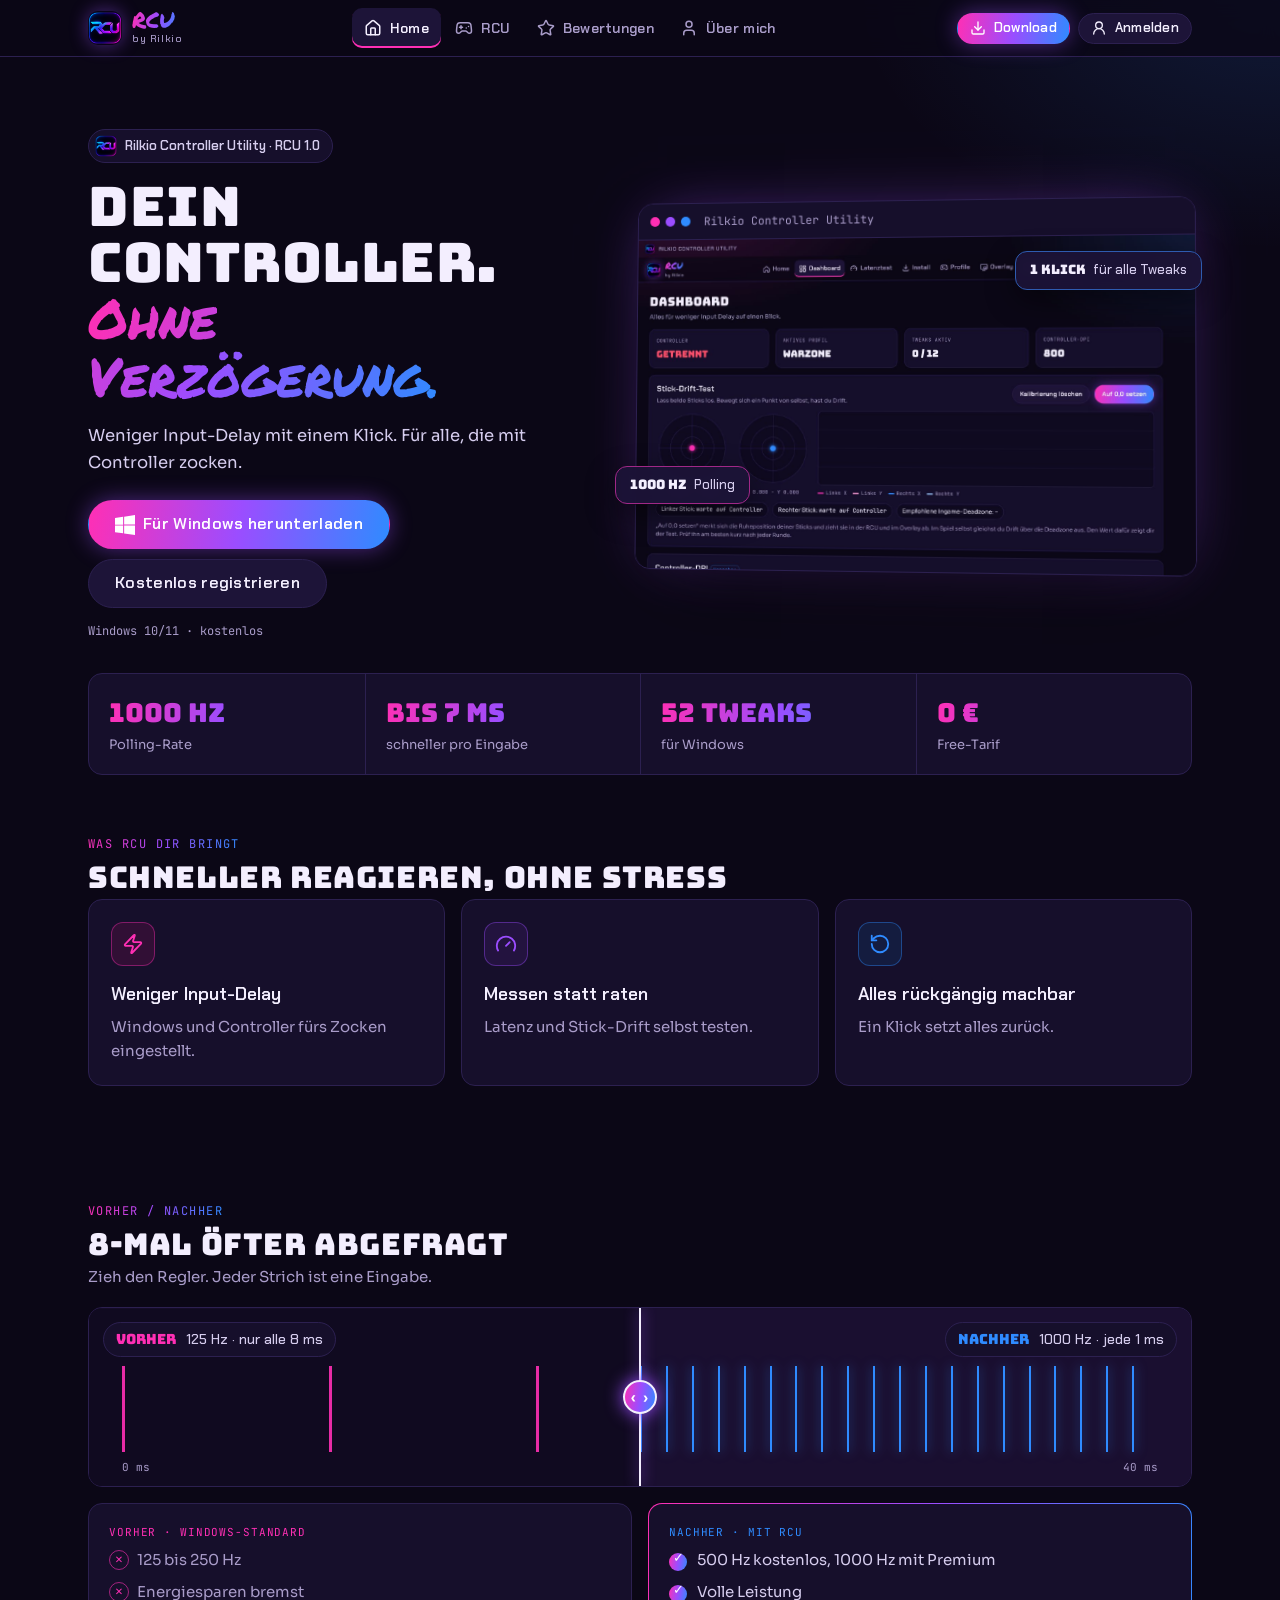
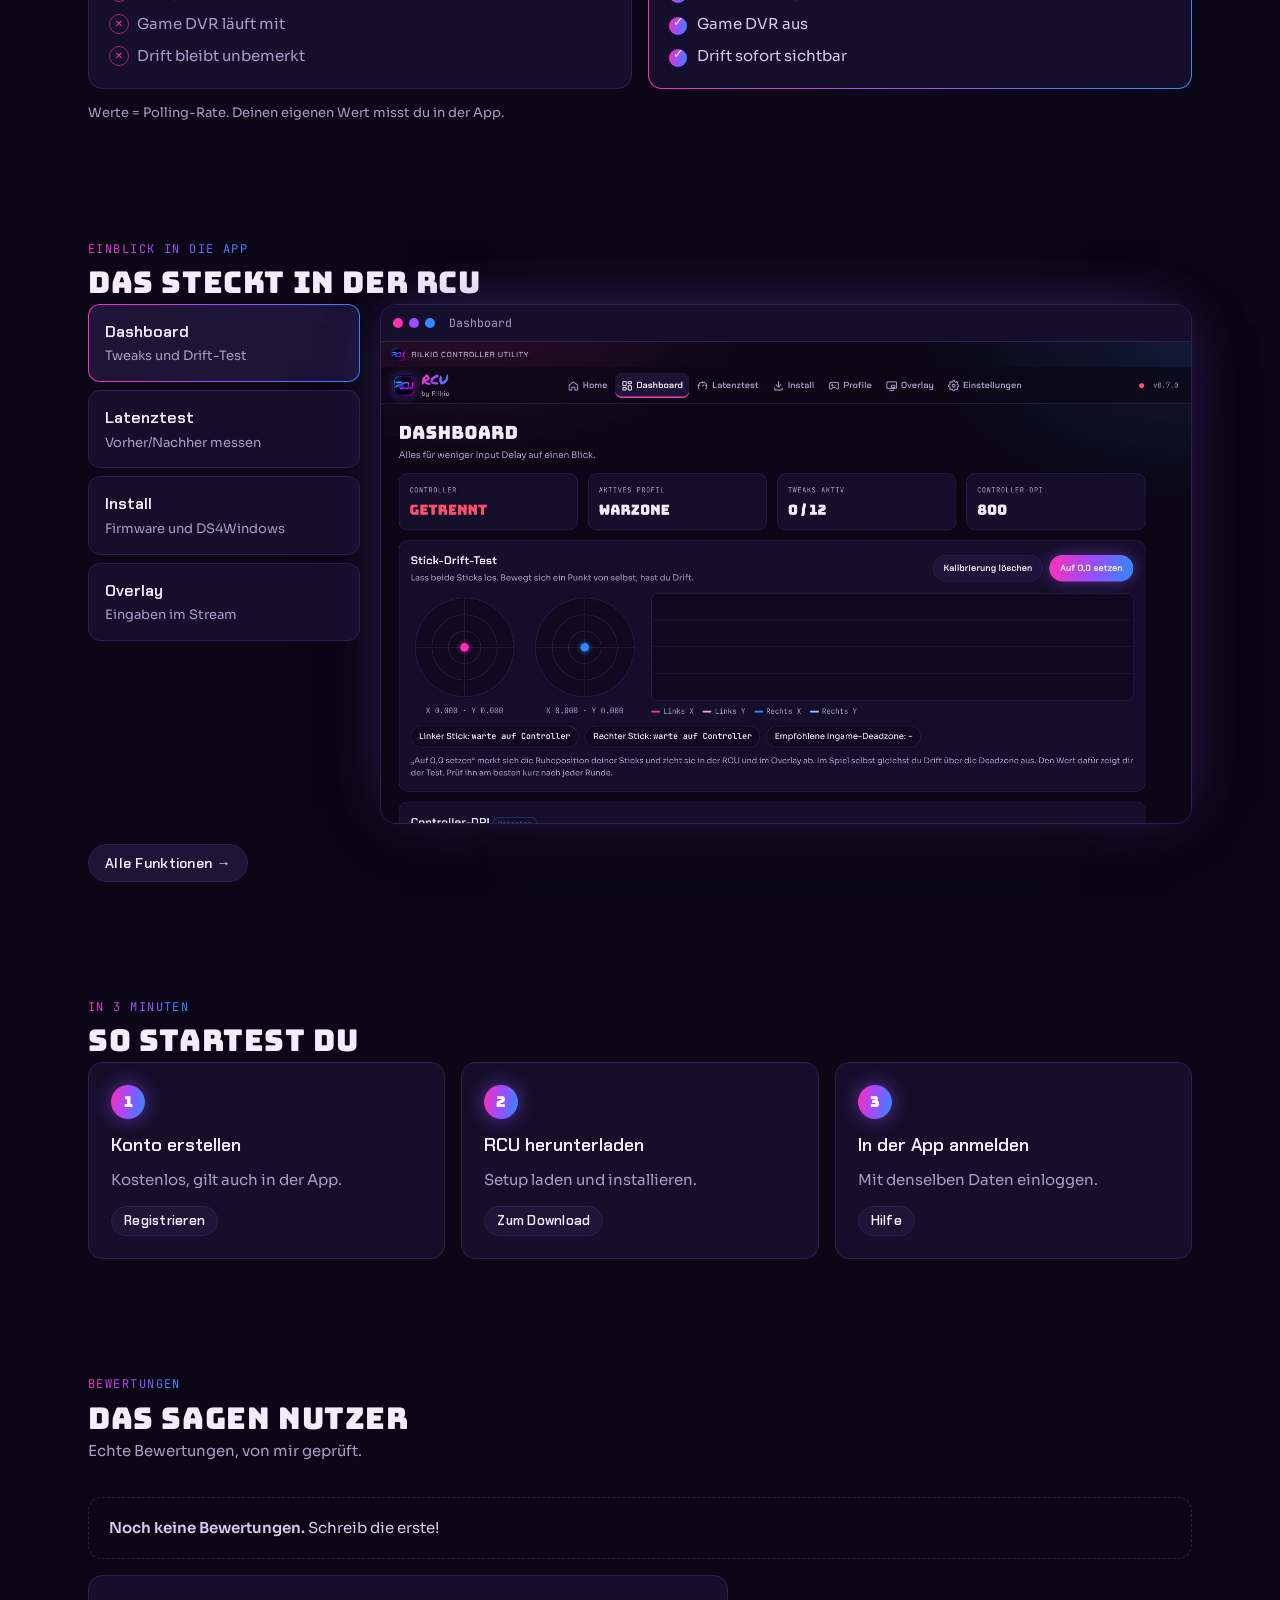
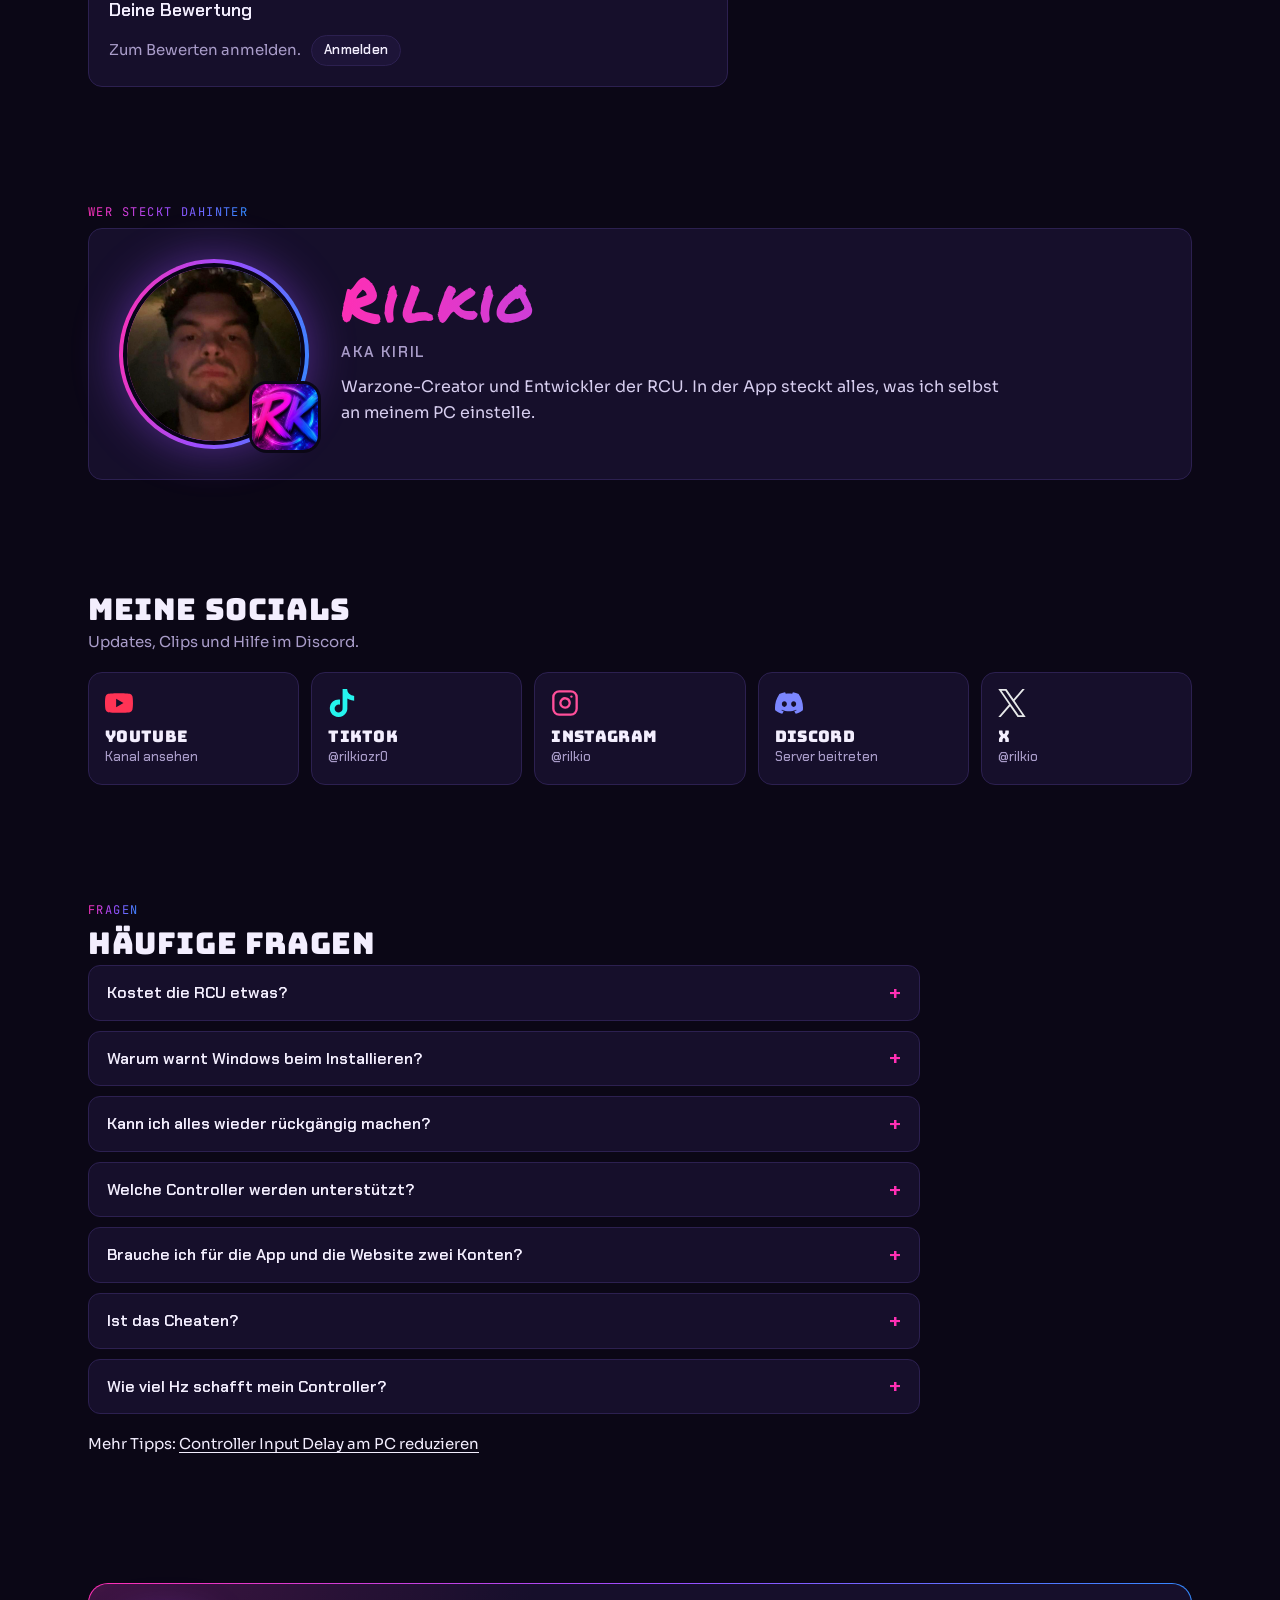
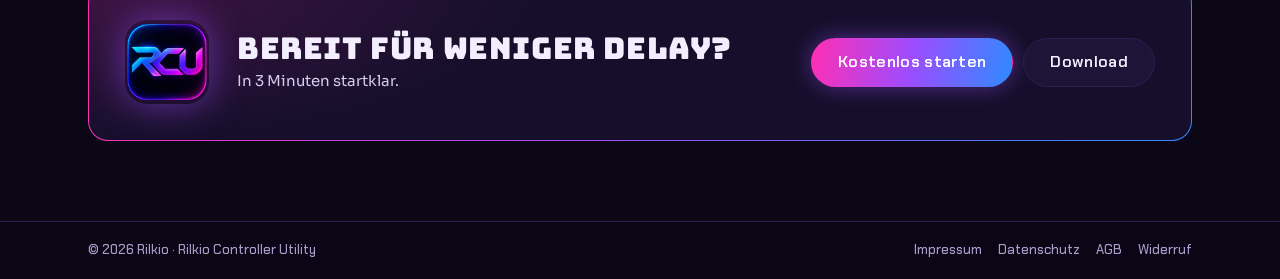
==== commit 7cdb961b: "RCU 1.2 (Build 1.5.1): Overclock sicher bis 1000 Hz, 2000-8000 Hz entfernt Co-Authored-By: Claude Op" ====
--- a/index.html
+++ b/index.html
@@ -91,7 +91,7 @@
    "name": "Wie viel Hz schafft mein Controller?",
    "acceptedAnswer": {
     "@type": "Answer",
-    "text": "Ab Werk meist 125 bis 250 Hz. Mit dem Overclock der RCU schaffen die meisten Controller per Kabel 1000 Hz, also 1 ms, schon in Free. Mit Premium geht es experimentell bis 8000 Hz (0,13 ms), an USB 3 und mit ausgeschalteter Speicher-Integrität. Was dein Controller wirklich schafft, misst der Latenztest der RCU. Er zählt nur Meldungen mit neuen Daten."
+    "text": "Ab Werk meist 125 bis 250 Hz. Mit dem Overclock der RCU stellst du per Kabel bis 500 Hz in Free und 1000 Hz (1 ms) mit Premium ein. Ein Klick sucht die beste Rate, die dein Controller verträgt, und stellt bei Problemen automatisch zurück. Was dein Controller wirklich schafft, misst der Latenztest der RCU."
    }
   }
  ]
@@ -146,7 +146,7 @@
     <!-- ===== Zahlen ===== -->
     <section class="wrap" aria-label="RCU in Zahlen">
       <ul class="stats">
-        <li><b>bis 8000 Hz</b><span>Polling-Rate</span></li>
+        <li><b>1000 Hz</b><span>Polling-Rate</span></li>
         <li><b>bis 7 ms</b><span>schneller pro Eingabe</span></li>
         <li><b>52 Tweaks</b><span>für Windows</span></li>
         <li><b>0 €</b><span>Free-Tarif</span></li>
@@ -209,7 +209,7 @@
         <article class="vn-card vn-after">
           <p class="about-label">Nachher · mit RCU</p>
           <ul class="checks">
-            <li>1000 Hz kostenlos, bis 8000 Hz mit Premium</li>
+            <li>500 Hz kostenlos, 1000 Hz mit Premium</li>
             <li>Volle Leistung</li>
             <li>Game DVR aus</li>
             <li>Drift sofort sichtbar</li>
@@ -386,7 +386,7 @@
         </details>
         <details>
           <summary>Wie viel Hz schafft mein Controller?</summary>
-          <p>Ab Werk meist 125 bis 250 Hz. Mit dem Overclock der RCU schaffen die meisten Controller per Kabel 1000 Hz, also 1 ms, schon in Free. Mit Premium geht es experimentell bis 8000 Hz (0,13 ms), an USB 3 und mit ausgeschalteter Speicher-Integrität. Was dein Controller wirklich schafft, misst der Latenztest der RCU. Er zählt nur Meldungen mit neuen Daten.</p>
+          <p>Ab Werk meist 125 bis 250 Hz. Mit dem Overclock der RCU stellst du per Kabel bis 500 Hz in Free und 1000 Hz (1 ms) mit Premium ein. Ein Klick sucht die beste Rate, die dein Controller verträgt, und stellt bei Problemen automatisch zurück. Was dein Controller wirklich schafft, misst der Latenztest der RCU.</p>
         </details>
       </div>
       <p style="margin-top:18px">Mehr Tipps: <a href="controller-input-delay">Controller Input Delay am PC reduzieren</a></p>
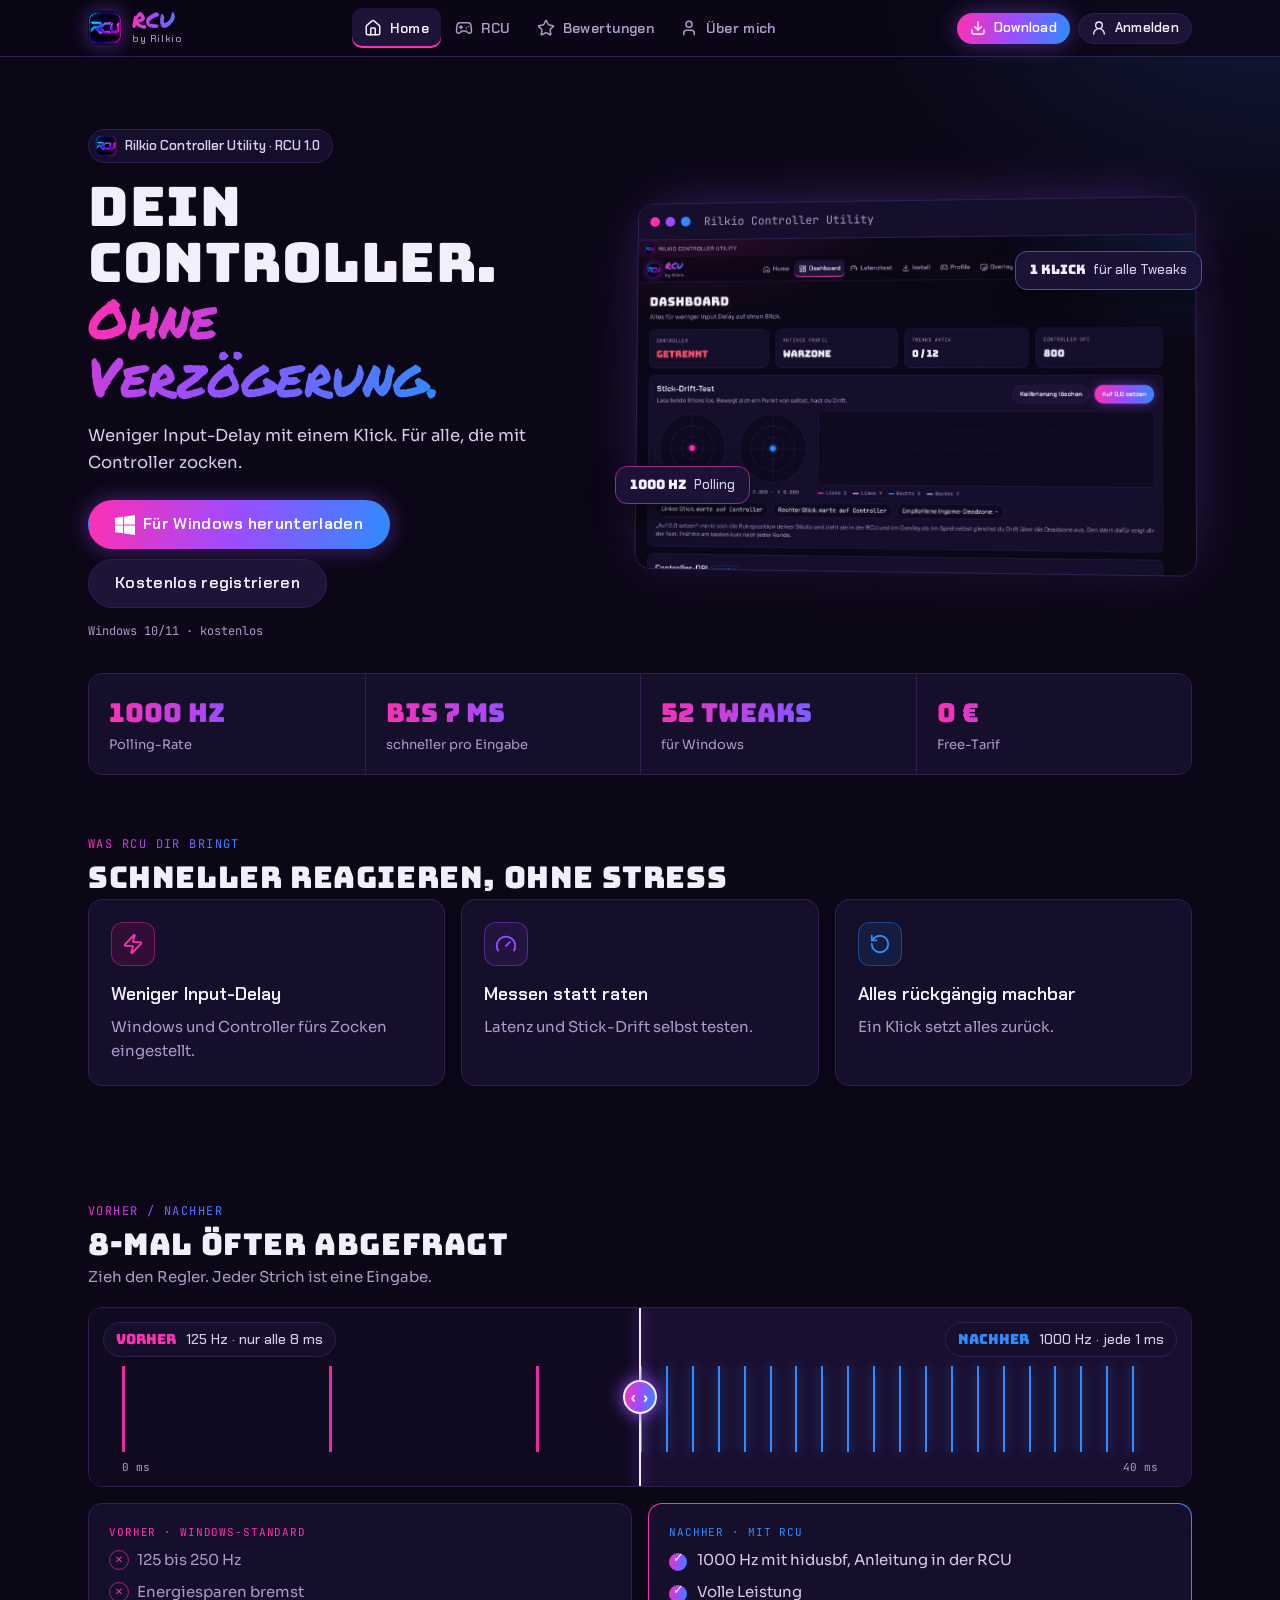
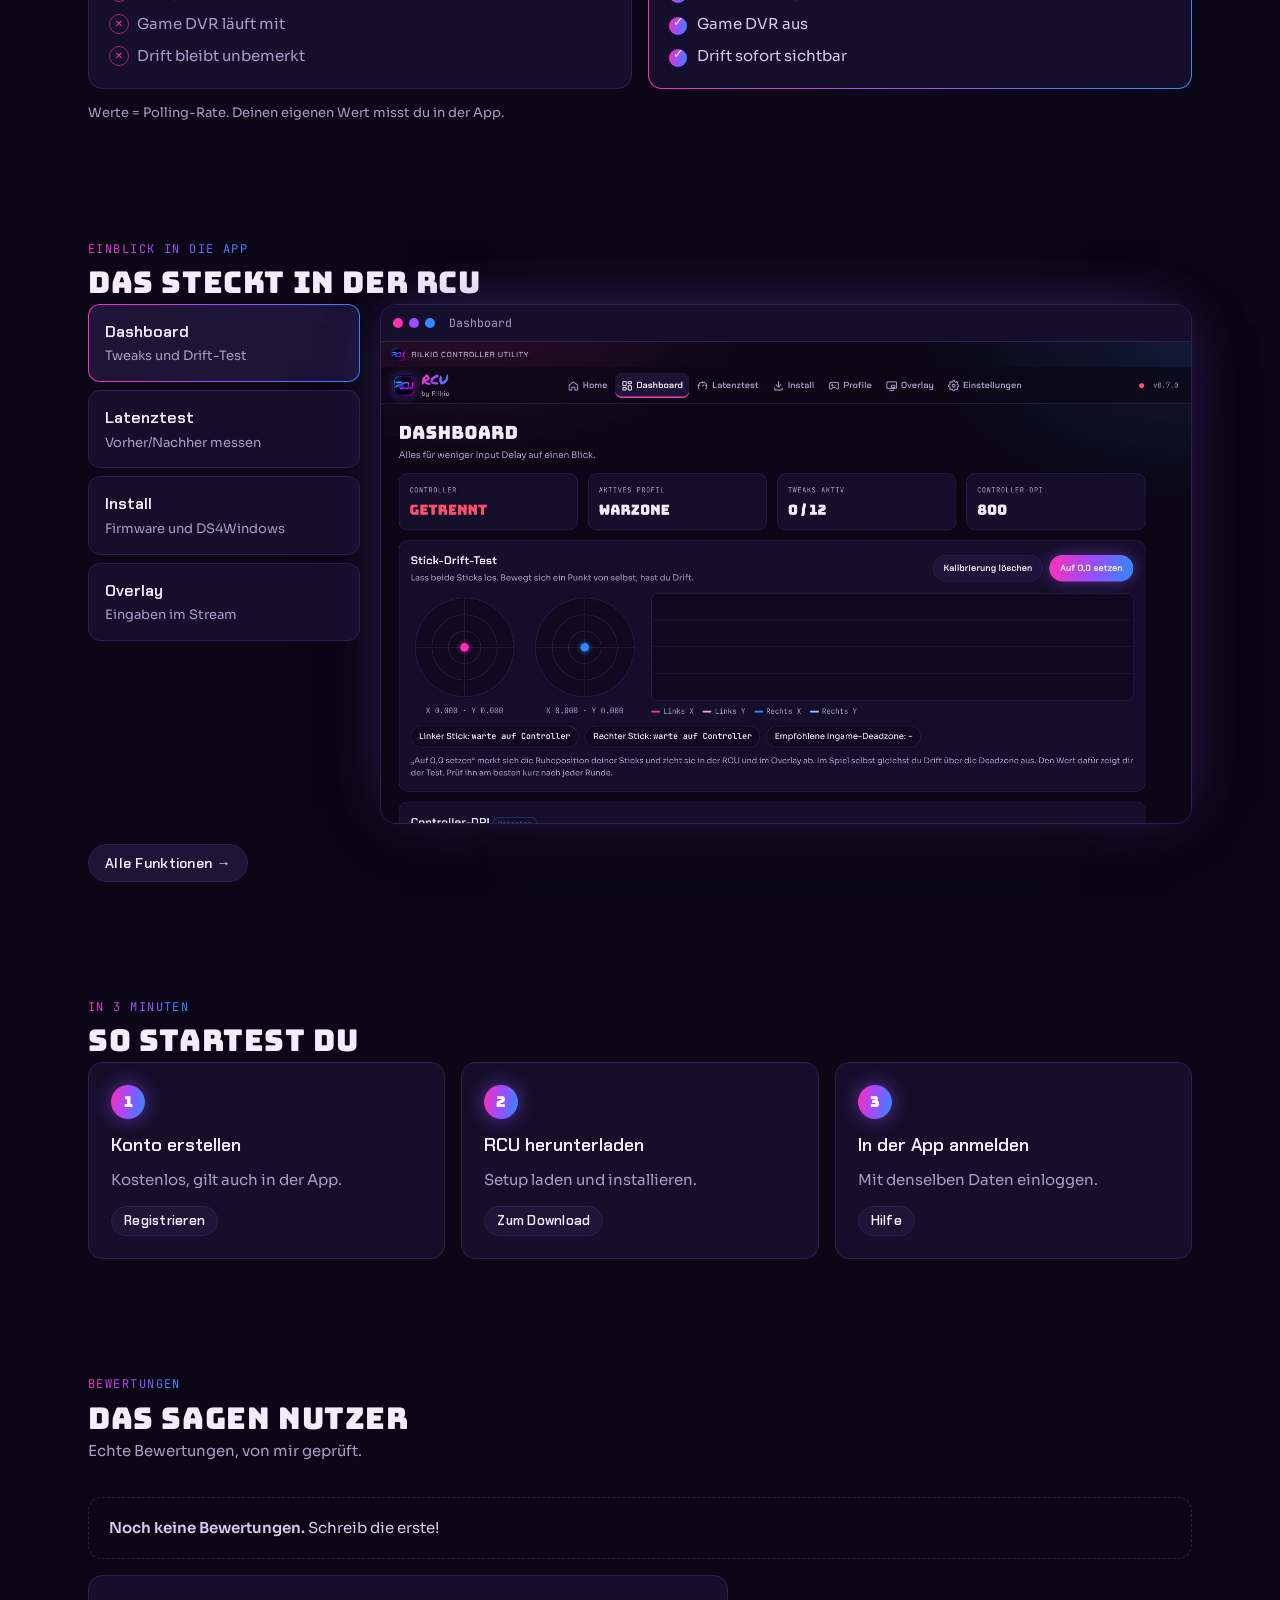
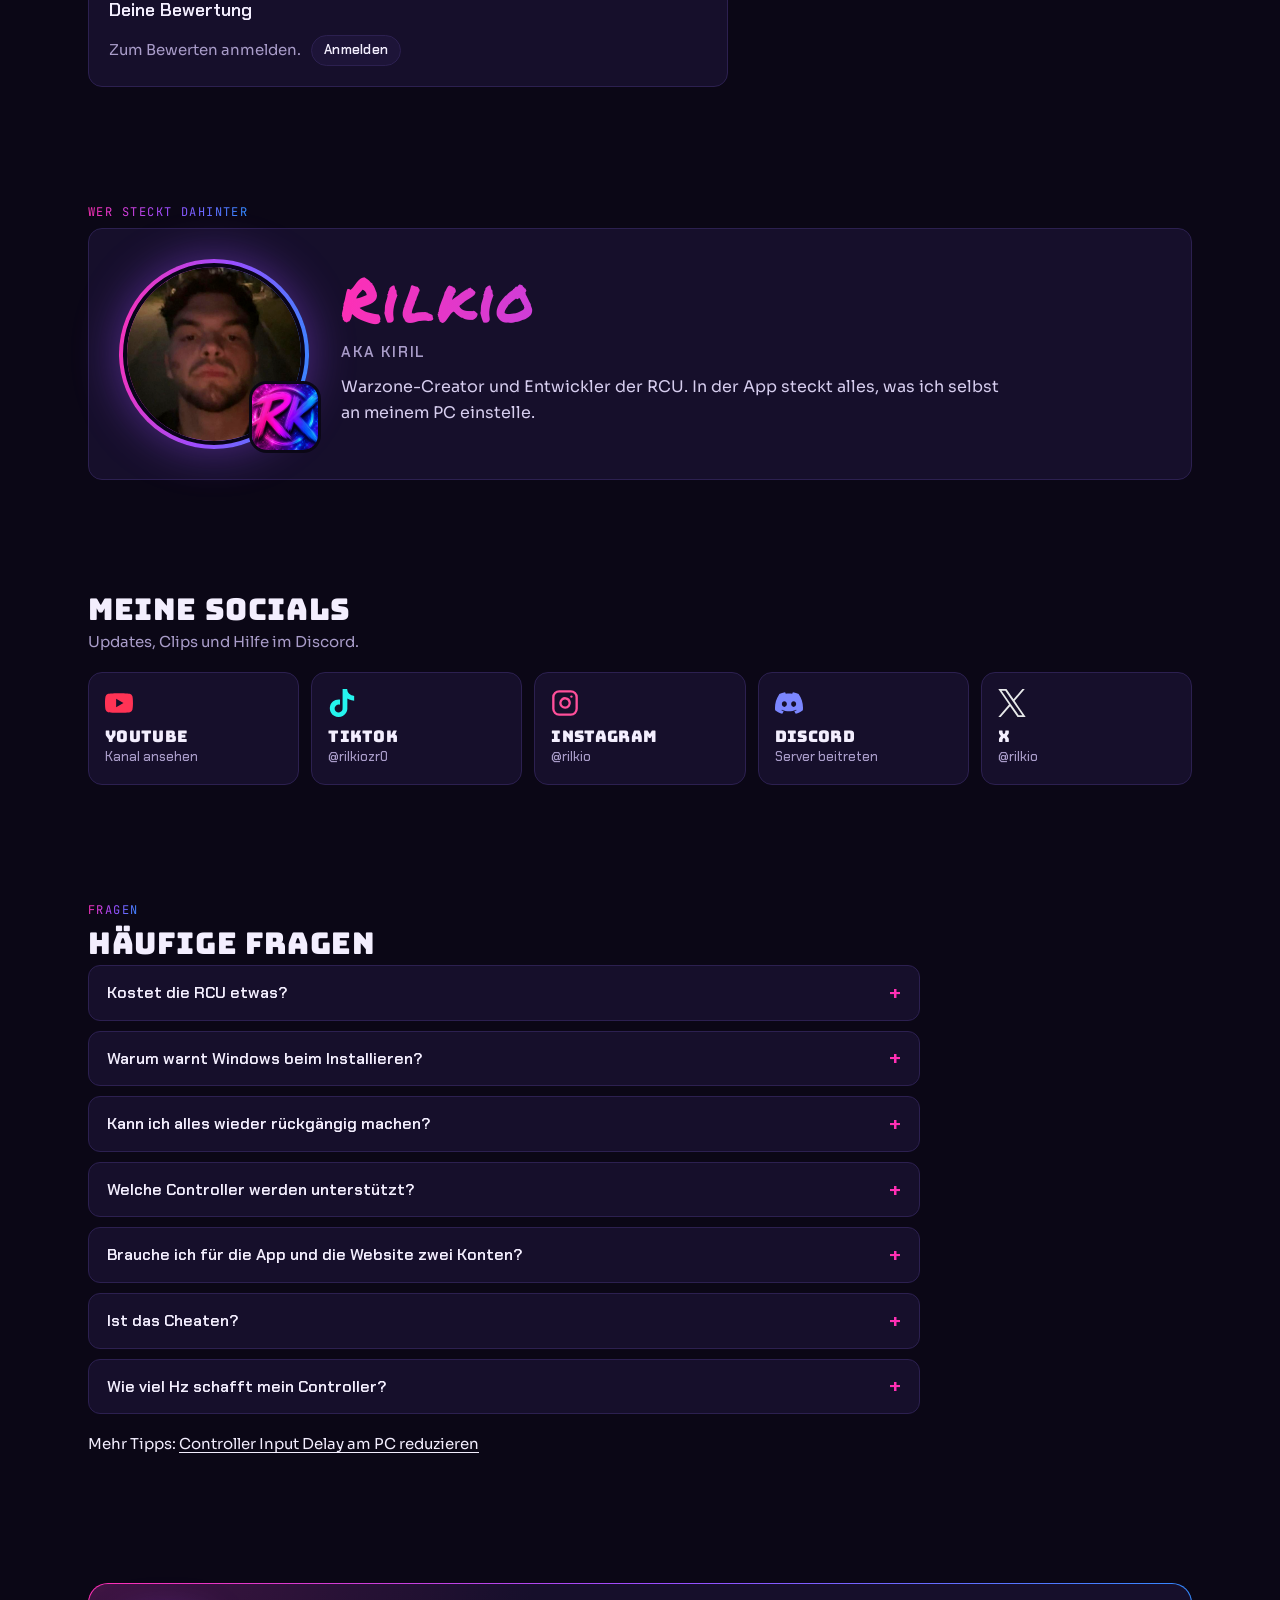
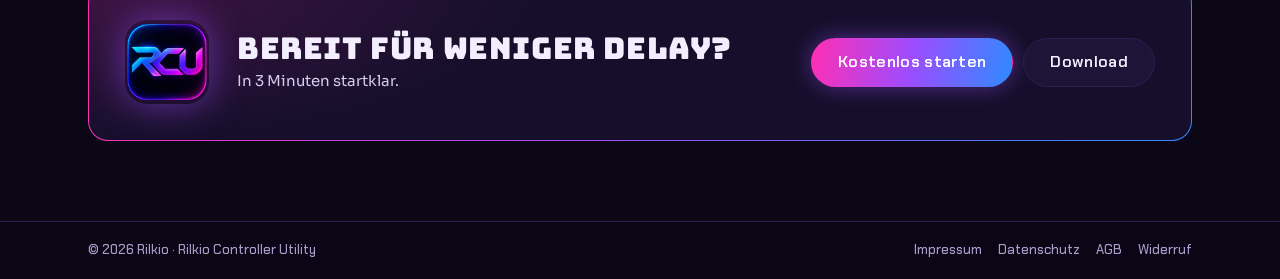
==== commit 1460182e: "RCU 1.2 (Build 1.5.2): Install wieder mit hidusbf/DS4Windows-Anleitung, eingebautes Overclock entfer" ====
--- a/index.html
+++ b/index.html
@@ -91,7 +91,7 @@
    "name": "Wie viel Hz schafft mein Controller?",
    "acceptedAnswer": {
     "@type": "Answer",
-    "text": "Ab Werk meist 125 bis 250 Hz. Mit dem Overclock der RCU stellst du per Kabel bis 500 Hz in Free und 1000 Hz (1 ms) mit Premium ein. Ein Klick sucht die beste Rate, die dein Controller verträgt, und stellt bei Problemen automatisch zurück. Was dein Controller wirklich schafft, misst der Latenztest der RCU."
+    "text": "Ab Werk meist 125 bis 250 Hz. Mit dem kostenlosen Tool hidusbf schaffen die meisten Controller per Kabel 1000 Hz, also 1 ms. Die RCU zeigt dir Schritt für Schritt, wie es geht, und misst im Latenztest, was dein Controller wirklich schafft."
    }
   }
  ]
@@ -209,7 +209,7 @@
         <article class="vn-card vn-after">
           <p class="about-label">Nachher · mit RCU</p>
           <ul class="checks">
-            <li>500 Hz kostenlos, 1000 Hz mit Premium</li>
+            <li>1000 Hz mit hidusbf, Anleitung in der RCU</li>
             <li>Volle Leistung</li>
             <li>Game DVR aus</li>
             <li>Drift sofort sichtbar</li>
@@ -386,7 +386,7 @@
         </details>
         <details>
           <summary>Wie viel Hz schafft mein Controller?</summary>
-          <p>Ab Werk meist 125 bis 250 Hz. Mit dem Overclock der RCU stellst du per Kabel bis 500 Hz in Free und 1000 Hz (1 ms) mit Premium ein. Ein Klick sucht die beste Rate, die dein Controller verträgt, und stellt bei Problemen automatisch zurück. Was dein Controller wirklich schafft, misst der Latenztest der RCU.</p>
+          <p>Ab Werk meist 125 bis 250 Hz. Mit dem kostenlosen Tool hidusbf schaffen die meisten Controller per Kabel 1000 Hz, also 1 ms. Die RCU zeigt dir Schritt für Schritt, wie es geht, und misst im Latenztest, was dein Controller wirklich schafft.</p>
         </details>
       </div>
       <p style="margin-top:18px">Mehr Tipps: <a href="controller-input-delay">Controller Input Delay am PC reduzieren</a></p>
